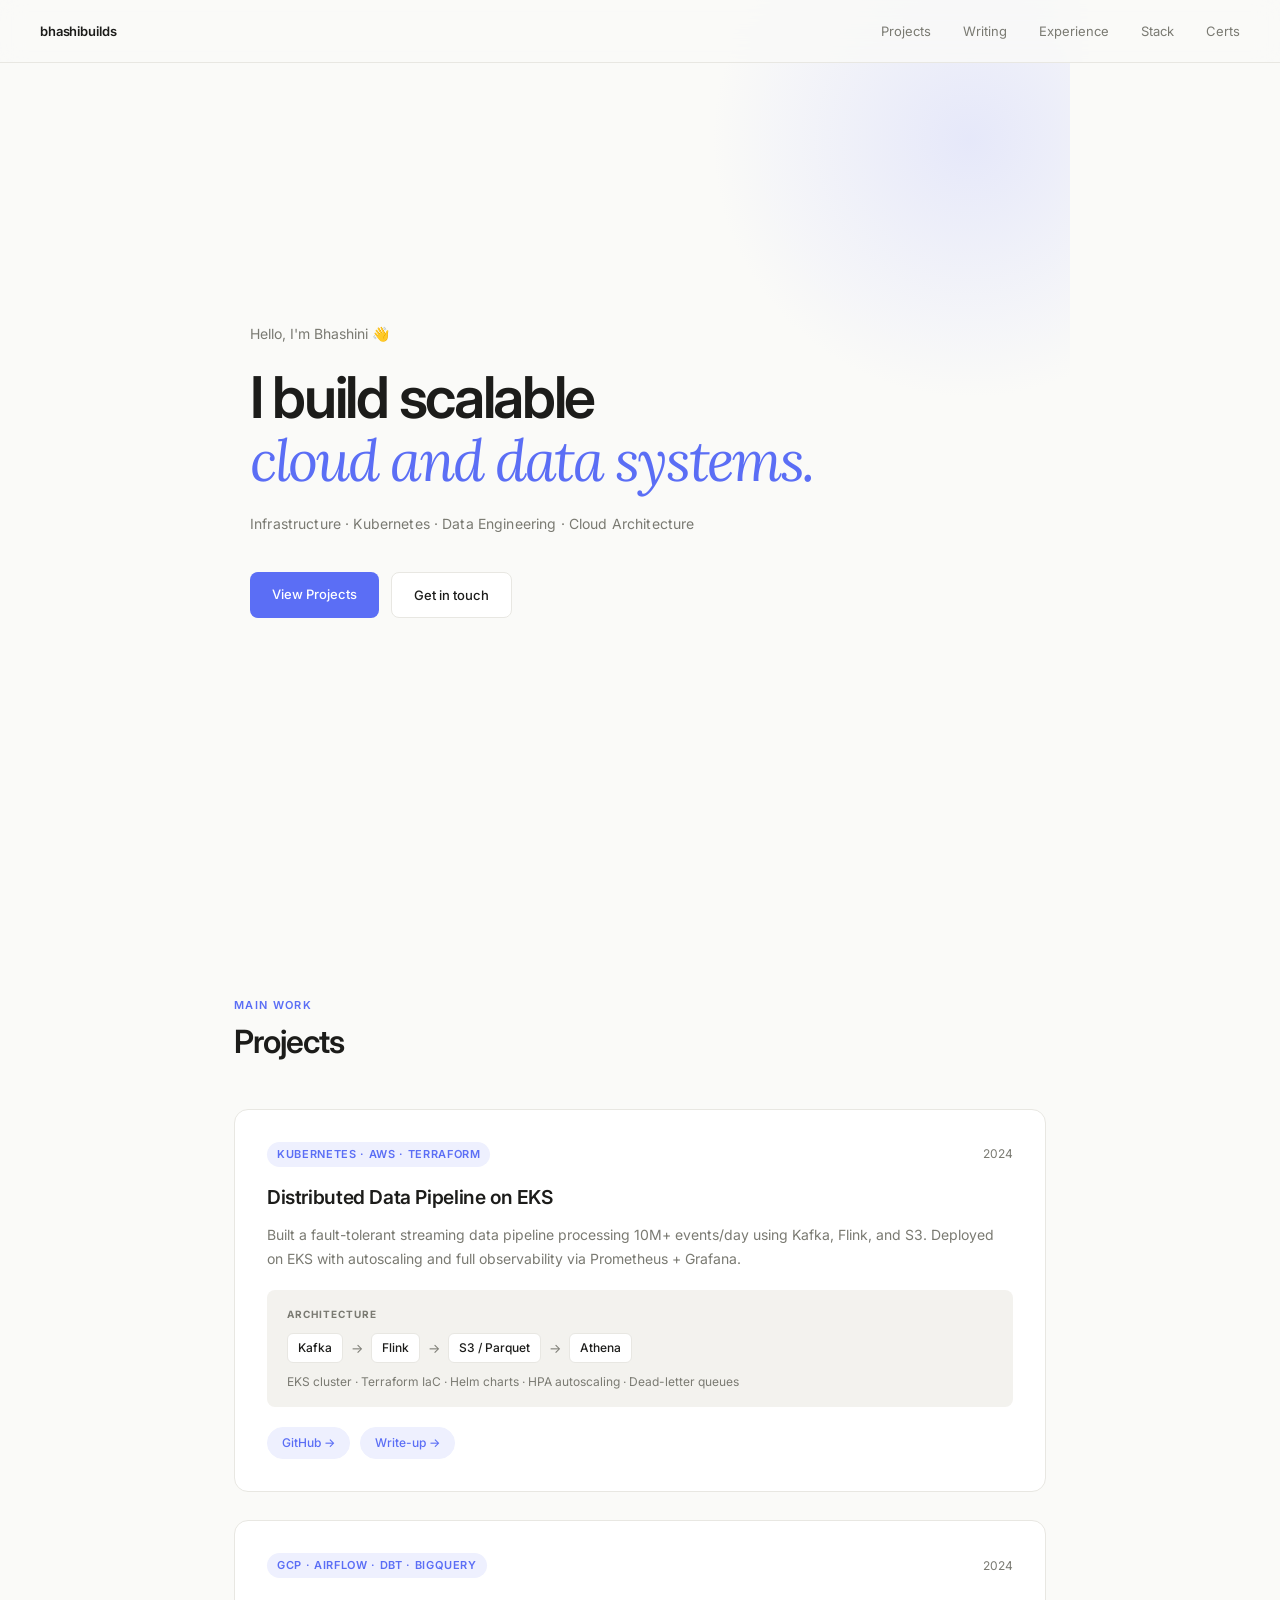
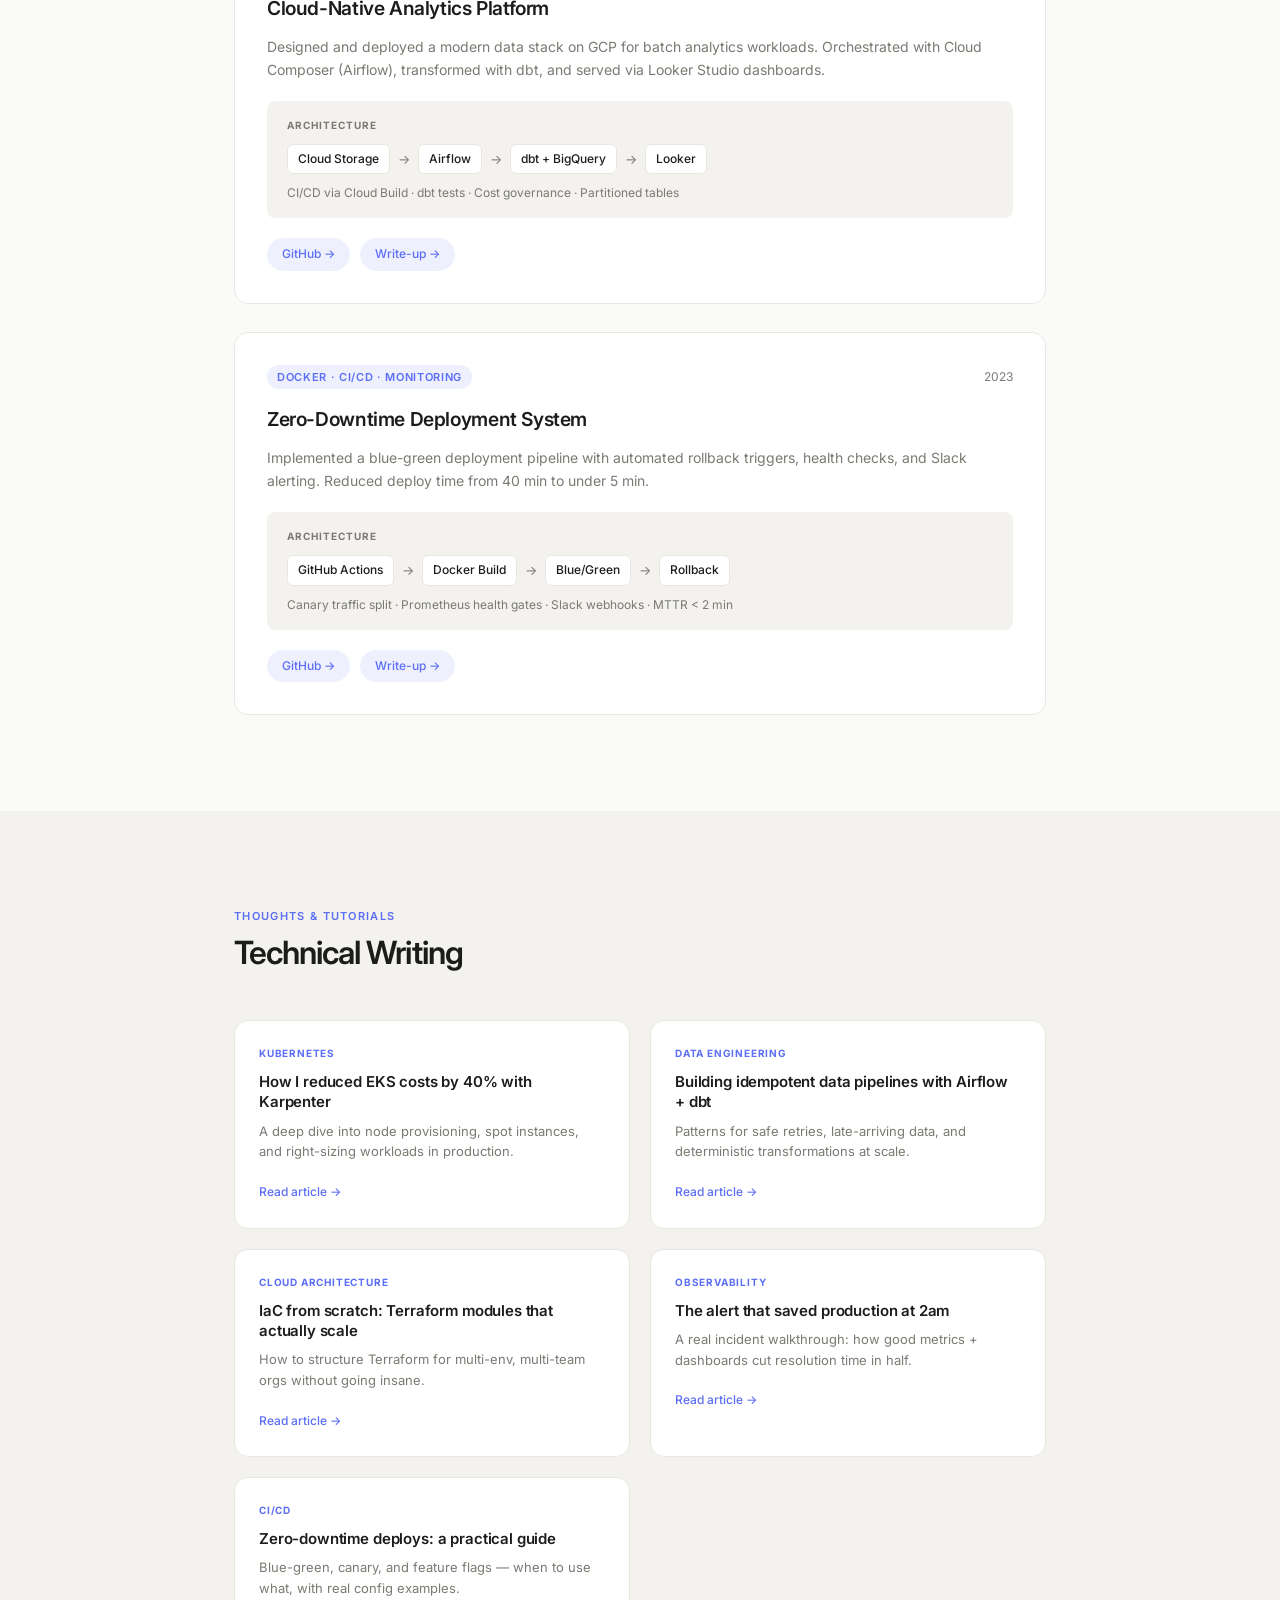
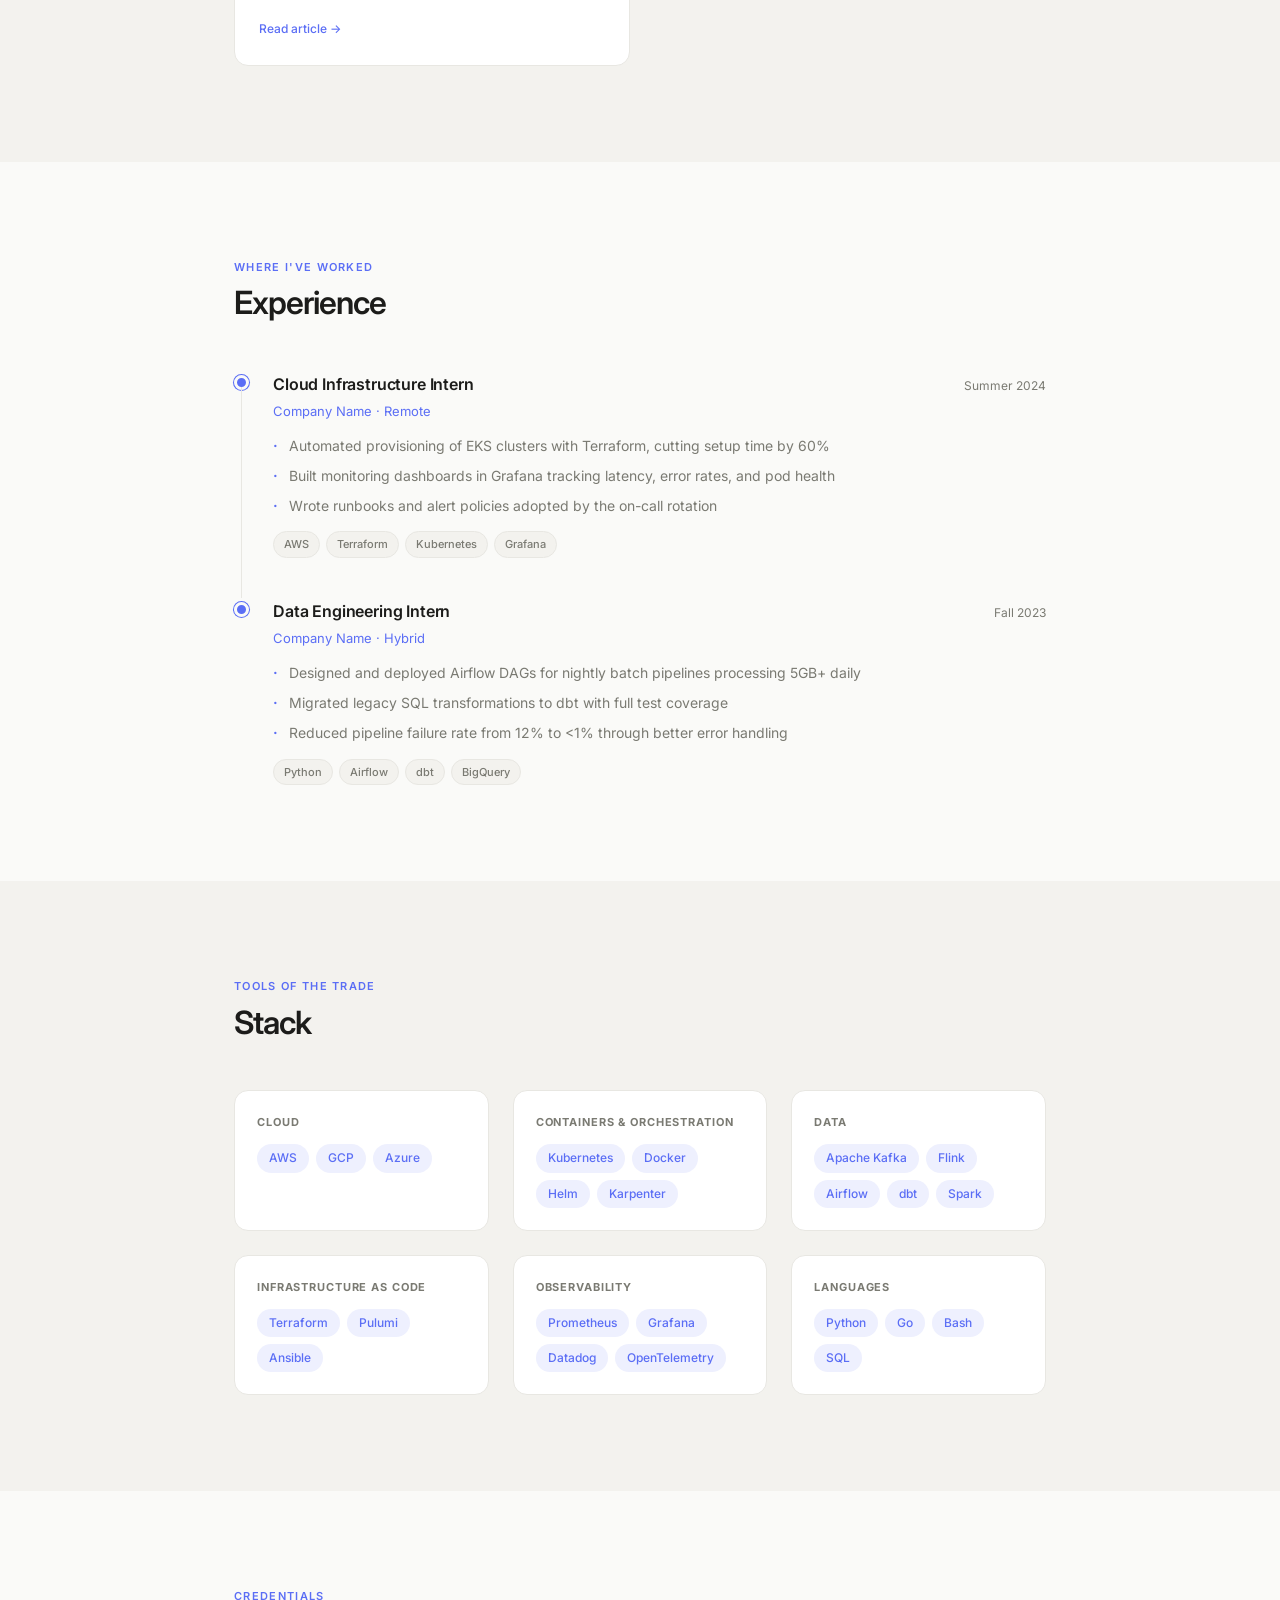
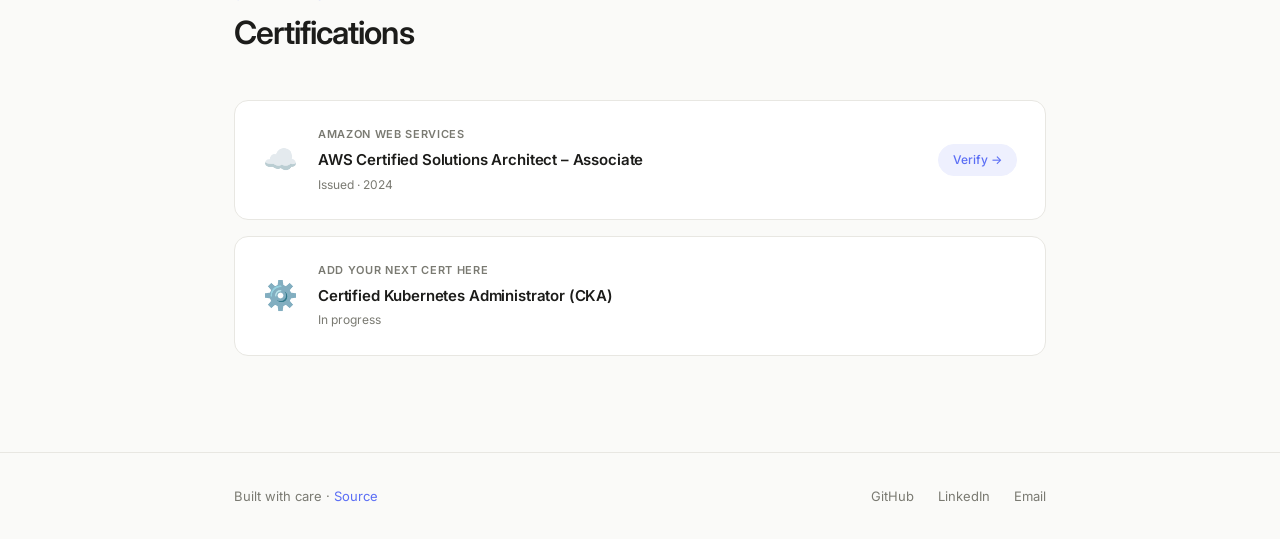
==== index.html @ c5e4dbfa "Add initial portfolio site Hero, Projects, Writing, Experience, Stack, and Certs sections with minim" ====
<!DOCTYPE html>
<html lang="en">
<head>
  <meta charset="UTF-8" />
  <meta name="viewport" content="width=device-width, initial-scale=1.0" />
  <title>Bhashini — Cloud & Data Engineer</title>
  <link rel="preconnect" href="https://fonts.googleapis.com" />
  <link rel="preconnect" href="https://fonts.gstatic.com" crossorigin />
  <link href="https://fonts.googleapis.com/css2?family=Inter:wght@300;400;500;600&family=Lora:ital@0;1&display=swap" rel="stylesheet" />
  <link rel="stylesheet" href="style.css" />
</head>
<body>

  <!-- NAV -->
  <nav class="nav">
    <span class="nav-logo">bhashibuilds</span>
    <ul class="nav-links">
      <li><a href="#projects">Projects</a></li>
      <li><a href="#writing">Writing</a></li>
      <li><a href="#experience">Experience</a></li>
      <li><a href="#stack">Stack</a></li>
      <li><a href="#certs">Certs</a></li>
    </ul>
  </nav>

  <!-- HERO -->
  <section class="hero" id="hero">
    <div class="hero-inner">
      <p class="hero-eyebrow">Hello, I'm Bhashini 👋</p>
      <h1 class="hero-headline">I build scalable<br /><em>cloud and data systems.</em></h1>
      <p class="hero-sub">Infrastructure · Kubernetes · Data Engineering · Cloud Architecture</p>
      <div class="hero-cta">
        <a href="#projects" class="btn btn-primary">View Projects</a>
        <a href="mailto:your@email.com" class="btn btn-ghost">Get in touch</a>
      </div>
    </div>
    <div class="hero-orb"></div>
  </section>

  <!-- PROJECTS -->
  <section class="section" id="projects">
    <div class="container">
      <div class="section-header">
        <span class="section-label">Main work</span>
        <h2 class="section-title">Projects</h2>
      </div>

      <div class="project-list">

        <!-- Project 1 -->
        <article class="project-card">
          <div class="project-meta">
            <span class="project-tag">Kubernetes · AWS · Terraform</span>
            <span class="project-year">2024</span>
          </div>
          <h3 class="project-title">Distributed Data Pipeline on EKS</h3>
          <p class="project-desc">
            Built a fault-tolerant streaming data pipeline processing 10M+ events/day using Kafka, Flink, and S3. Deployed on EKS with autoscaling and full observability via Prometheus + Grafana.
          </p>
          <div class="architecture-box">
            <p class="arch-label">Architecture</p>
            <div class="arch-flow">
              <span class="arch-node">Kafka</span>
              <span class="arch-arrow">→</span>
              <span class="arch-node">Flink</span>
              <span class="arch-arrow">→</span>
              <span class="arch-node">S3 / Parquet</span>
              <span class="arch-arrow">→</span>
              <span class="arch-node">Athena</span>
            </div>
            <p class="arch-detail">EKS cluster · Terraform IaC · Helm charts · HPA autoscaling · Dead-letter queues</p>
          </div>
          <div class="project-links">
            <a href="#" class="link-pill">GitHub →</a>
            <a href="#" class="link-pill">Write-up →</a>
          </div>
        </article>

        <!-- Project 2 -->
        <article class="project-card">
          <div class="project-meta">
            <span class="project-tag">GCP · Airflow · dbt · BigQuery</span>
            <span class="project-year">2024</span>
          </div>
          <h3 class="project-title">Cloud-Native Analytics Platform</h3>
          <p class="project-desc">
            Designed and deployed a modern data stack on GCP for batch analytics workloads. Orchestrated with Cloud Composer (Airflow), transformed with dbt, and served via Looker Studio dashboards.
          </p>
          <div class="architecture-box">
            <p class="arch-label">Architecture</p>
            <div class="arch-flow">
              <span class="arch-node">Cloud Storage</span>
              <span class="arch-arrow">→</span>
              <span class="arch-node">Airflow</span>
              <span class="arch-arrow">→</span>
              <span class="arch-node">dbt + BigQuery</span>
              <span class="arch-arrow">→</span>
              <span class="arch-node">Looker</span>
            </div>
            <p class="arch-detail">CI/CD via Cloud Build · dbt tests · Cost governance · Partitioned tables</p>
          </div>
          <div class="project-links">
            <a href="#" class="link-pill">GitHub →</a>
            <a href="#" class="link-pill">Write-up →</a>
          </div>
        </article>

        <!-- Project 3 -->
        <article class="project-card">
          <div class="project-meta">
            <span class="project-tag">Docker · CI/CD · Monitoring</span>
            <span class="project-year">2023</span>
          </div>
          <h3 class="project-title">Zero-Downtime Deployment System</h3>
          <p class="project-desc">
            Implemented a blue-green deployment pipeline with automated rollback triggers, health checks, and Slack alerting. Reduced deploy time from 40 min to under 5 min.
          </p>
          <div class="architecture-box">
            <p class="arch-label">Architecture</p>
            <div class="arch-flow">
              <span class="arch-node">GitHub Actions</span>
              <span class="arch-arrow">→</span>
              <span class="arch-node">Docker Build</span>
              <span class="arch-arrow">→</span>
              <span class="arch-node">Blue/Green</span>
              <span class="arch-arrow">→</span>
              <span class="arch-node">Rollback</span>
            </div>
            <p class="arch-detail">Canary traffic split · Prometheus health gates · Slack webhooks · MTTR < 2 min</p>
          </div>
          <div class="project-links">
            <a href="#" class="link-pill">GitHub →</a>
            <a href="#" class="link-pill">Write-up →</a>
          </div>
        </article>

      </div>
    </div>
  </section>

  <!-- WRITING -->
  <section class="section section-alt" id="writing">
    <div class="container">
      <div class="section-header">
        <span class="section-label">Thoughts & tutorials</span>
        <h2 class="section-title">Technical Writing</h2>
      </div>

      <div class="writing-grid">

        <a href="#" class="writing-card">
          <span class="writing-tag">Kubernetes</span>
          <h4>How I reduced EKS costs by 40% with Karpenter</h4>
          <p>A deep dive into node provisioning, spot instances, and right-sizing workloads in production.</p>
          <span class="writing-read">Read article →</span>
        </a>

        <a href="#" class="writing-card">
          <span class="writing-tag">Data Engineering</span>
          <h4>Building idempotent data pipelines with Airflow + dbt</h4>
          <p>Patterns for safe retries, late-arriving data, and deterministic transformations at scale.</p>
          <span class="writing-read">Read article →</span>
        </a>

        <a href="#" class="writing-card">
          <span class="writing-tag">Cloud Architecture</span>
          <h4>IaC from scratch: Terraform modules that actually scale</h4>
          <p>How to structure Terraform for multi-env, multi-team orgs without going insane.</p>
          <span class="writing-read">Read article →</span>
        </a>

        <a href="#" class="writing-card">
          <span class="writing-tag">Observability</span>
          <h4>The alert that saved production at 2am</h4>
          <p>A real incident walkthrough: how good metrics + dashboards cut resolution time in half.</p>
          <span class="writing-read">Read article →</span>
        </a>

        <a href="#" class="writing-card">
          <span class="writing-tag">CI/CD</span>
          <h4>Zero-downtime deploys: a practical guide</h4>
          <p>Blue-green, canary, and feature flags — when to use what, with real config examples.</p>
          <span class="writing-read">Read article →</span>
        </a>

      </div>
    </div>
  </section>

  <!-- EXPERIENCE -->
  <section class="section" id="experience">
    <div class="container">
      <div class="section-header">
        <span class="section-label">Where I've worked</span>
        <h2 class="section-title">Experience</h2>
      </div>

      <div class="timeline">

        <div class="timeline-item">
          <div class="timeline-dot"></div>
          <div class="timeline-body">
            <div class="timeline-top">
              <h4>Cloud Infrastructure Intern</h4>
              <span class="timeline-period">Summer 2024</span>
            </div>
            <p class="timeline-company">Company Name · Remote</p>
            <ul class="timeline-bullets">
              <li>Automated provisioning of EKS clusters with Terraform, cutting setup time by 60%</li>
              <li>Built monitoring dashboards in Grafana tracking latency, error rates, and pod health</li>
              <li>Wrote runbooks and alert policies adopted by the on-call rotation</li>
            </ul>
            <div class="timeline-tags">
              <span>AWS</span><span>Terraform</span><span>Kubernetes</span><span>Grafana</span>
            </div>
          </div>
        </div>

        <div class="timeline-item">
          <div class="timeline-dot"></div>
          <div class="timeline-body">
            <div class="timeline-top">
              <h4>Data Engineering Intern</h4>
              <span class="timeline-period">Fall 2023</span>
            </div>
            <p class="timeline-company">Company Name · Hybrid</p>
            <ul class="timeline-bullets">
              <li>Designed and deployed Airflow DAGs for nightly batch pipelines processing 5GB+ daily</li>
              <li>Migrated legacy SQL transformations to dbt with full test coverage</li>
              <li>Reduced pipeline failure rate from 12% to &lt;1% through better error handling</li>
            </ul>
            <div class="timeline-tags">
              <span>Python</span><span>Airflow</span><span>dbt</span><span>BigQuery</span>
            </div>
          </div>
        </div>

      </div>
    </div>
  </section>

  <!-- STACK -->
  <section class="section section-alt" id="stack">
    <div class="container">
      <div class="section-header">
        <span class="section-label">Tools of the trade</span>
        <h2 class="section-title">Stack</h2>
      </div>

      <div class="stack-grid">

        <div class="stack-group">
          <h5 class="stack-category">Cloud</h5>
          <div class="stack-pills">
            <span>AWS</span><span>GCP</span><span>Azure</span>
          </div>
        </div>

        <div class="stack-group">
          <h5 class="stack-category">Containers & Orchestration</h5>
          <div class="stack-pills">
            <span>Kubernetes</span><span>Docker</span><span>Helm</span><span>Karpenter</span>
          </div>
        </div>

        <div class="stack-group">
          <h5 class="stack-category">Data</h5>
          <div class="stack-pills">
            <span>Apache Kafka</span><span>Flink</span><span>Airflow</span><span>dbt</span><span>Spark</span>
          </div>
        </div>

        <div class="stack-group">
          <h5 class="stack-category">Infrastructure as Code</h5>
          <div class="stack-pills">
            <span>Terraform</span><span>Pulumi</span><span>Ansible</span>
          </div>
        </div>

        <div class="stack-group">
          <h5 class="stack-category">Observability</h5>
          <div class="stack-pills">
            <span>Prometheus</span><span>Grafana</span><span>Datadog</span><span>OpenTelemetry</span>
          </div>
        </div>

        <div class="stack-group">
          <h5 class="stack-category">Languages</h5>
          <div class="stack-pills">
            <span>Python</span><span>Go</span><span>Bash</span><span>SQL</span>
          </div>
        </div>

      </div>
    </div>
  </section>

  <!-- CERTIFICATIONS -->
  <section class="section" id="certs">
    <div class="container">
      <div class="section-header">
        <span class="section-label">Credentials</span>
        <h2 class="section-title">Certifications</h2>
      </div>

      <div class="certs-grid">

        <div class="cert-card">
          <div class="cert-icon">☁️</div>
          <div class="cert-body">
            <p class="cert-issuer">Amazon Web Services</p>
            <h4 class="cert-name">AWS Certified Solutions Architect – Associate</h4>
            <p class="cert-date">Issued · 2024</p>
          </div>
          <a href="#" class="link-pill">Verify →</a>
        </div>

        <div class="cert-card">
          <div class="cert-icon">⚙️</div>
          <div class="cert-body">
            <p class="cert-issuer">Add your next cert here</p>
            <h4 class="cert-name">Certified Kubernetes Administrator (CKA)</h4>
            <p class="cert-date">In progress</p>
          </div>
        </div>

      </div>
    </div>
  </section>

  <!-- FOOTER -->
  <footer class="footer">
    <div class="container footer-inner">
      <p>Built with care · <a href="https://github.com/bhashibuilds/bhash22" target="_blank">Source</a></p>
      <div class="footer-links">
        <a href="https://github.com/bhashibuilds" target="_blank">GitHub</a>
        <a href="https://linkedin.com/in/yourhandle" target="_blank">LinkedIn</a>
        <a href="mailto:your@email.com">Email</a>
      </div>
    </div>
  </footer>

  <script src="main.js"></script>
</body>
</html>
---- style.css ----
/* ── Reset & Base ── */
*, *::before, *::after { box-sizing: border-box; margin: 0; padding: 0; }

:root {
  --bg: #FAFAF8;
  --bg-alt: #F3F2EE;
  --text: #1C1C1A;
  --muted: #7A7A72;
  --accent: #5B6EF5;
  --accent-light: #EEF0FE;
  --border: #E8E7E2;
  --card: #FFFFFF;
  --radius: 14px;
  --radius-sm: 8px;
  --font: 'Inter', sans-serif;
  --font-serif: 'Lora', serif;
  --shadow: 0 2px 12px rgba(0,0,0,0.06);
  --shadow-hover: 0 6px 24px rgba(0,0,0,0.10);
}

html { scroll-behavior: smooth; }

body {
  font-family: var(--font);
  background: var(--bg);
  color: var(--text);
  font-size: 15px;
  line-height: 1.7;
  -webkit-font-smoothing: antialiased;
}

a { color: inherit; text-decoration: none; }

/* ── Layout ── */
.container {
  max-width: 860px;
  margin: 0 auto;
  padding: 0 24px;
}

.section { padding: 96px 0; }
.section-alt { background: var(--bg-alt); }

.section-header { margin-bottom: 48px; }
.section-label {
  font-size: 11px;
  font-weight: 600;
  letter-spacing: 0.12em;
  text-transform: uppercase;
  color: var(--accent);
  display: block;
  margin-bottom: 8px;
}
.section-title {
  font-size: 2rem;
  font-weight: 600;
  letter-spacing: -0.03em;
  line-height: 1.2;
}

/* ── Nav ── */
.nav {
  position: fixed;
  top: 0; left: 0; right: 0;
  z-index: 100;
  display: flex;
  align-items: center;
  justify-content: space-between;
  padding: 18px 40px;
  background: rgba(250, 250, 248, 0.85);
  backdrop-filter: blur(12px);
  -webkit-backdrop-filter: blur(12px);
  border-bottom: 1px solid var(--border);
}

.nav-logo {
  font-size: 13px;
  font-weight: 600;
  letter-spacing: -0.01em;
  color: var(--text);
}

.nav-links {
  list-style: none;
  display: flex;
  gap: 32px;
}

.nav-links a {
  font-size: 13px;
  color: var(--muted);
  transition: color 0.2s;
}
.nav-links a:hover { color: var(--text); }

/* ── Hero ── */
.hero {
  min-height: 100vh;
  display: flex;
  align-items: center;
  position: relative;
  overflow: hidden;
  padding: 120px 40px 80px;
  max-width: 860px;
  margin: 0 auto;
}

.hero-orb {
  position: absolute;
  top: -120px;
  right: -160px;
  width: 520px;
  height: 520px;
  background: radial-gradient(circle, #c7cdfc 0%, transparent 70%);
  border-radius: 50%;
  opacity: 0.4;
  pointer-events: none;
}

.hero-inner { position: relative; z-index: 1; max-width: 640px; }

.hero-eyebrow {
  font-size: 14px;
  color: var(--muted);
  margin-bottom: 20px;
}

.hero-headline {
  font-size: clamp(2.4rem, 6vw, 3.6rem);
  font-weight: 600;
  letter-spacing: -0.04em;
  line-height: 1.1;
  margin-bottom: 20px;
}

.hero-headline em {
  font-style: italic;
  font-family: var(--font-serif);
  font-weight: 400;
  color: var(--accent);
}

.hero-sub {
  font-size: 14px;
  color: var(--muted);
  margin-bottom: 36px;
  letter-spacing: 0.01em;
}

.hero-cta { display: flex; gap: 12px; flex-wrap: wrap; }

.btn {
  display: inline-block;
  padding: 11px 22px;
  border-radius: var(--radius-sm);
  font-size: 13px;
  font-weight: 500;
  transition: all 0.2s;
  cursor: pointer;
}

.btn-primary {
  background: var(--accent);
  color: #fff;
}
.btn-primary:hover { background: #4a5ce0; transform: translateY(-1px); }

.btn-ghost {
  border: 1px solid var(--border);
  color: var(--text);
  background: var(--card);
}
.btn-ghost:hover { border-color: var(--accent); color: var(--accent); }

/* ── Projects ── */
.project-list { display: flex; flex-direction: column; gap: 28px; }

.project-card {
  background: var(--card);
  border: 1px solid var(--border);
  border-radius: var(--radius);
  padding: 32px;
  transition: box-shadow 0.2s, transform 0.2s;
}
.project-card:hover {
  box-shadow: var(--shadow-hover);
  transform: translateY(-2px);
}

.project-meta {
  display: flex;
  justify-content: space-between;
  align-items: center;
  margin-bottom: 14px;
}

.project-tag {
  font-size: 11px;
  font-weight: 600;
  letter-spacing: 0.06em;
  text-transform: uppercase;
  color: var(--accent);
  background: var(--accent-light);
  padding: 3px 10px;
  border-radius: 100px;
}

.project-year {
  font-size: 12px;
  color: var(--muted);
}

.project-title {
  font-size: 1.2rem;
  font-weight: 600;
  letter-spacing: -0.02em;
  margin-bottom: 10px;
}

.project-desc {
  font-size: 14px;
  color: var(--muted);
  line-height: 1.65;
  margin-bottom: 20px;
}

.architecture-box {
  background: var(--bg-alt);
  border-radius: var(--radius-sm);
  padding: 16px 20px;
  margin-bottom: 20px;
}

.arch-label {
  font-size: 10px;
  font-weight: 700;
  letter-spacing: 0.1em;
  text-transform: uppercase;
  color: var(--muted);
  margin-bottom: 10px;
}

.arch-flow {
  display: flex;
  align-items: center;
  gap: 8px;
  flex-wrap: wrap;
  margin-bottom: 10px;
}

.arch-node {
  background: var(--card);
  border: 1px solid var(--border);
  border-radius: 6px;
  padding: 4px 10px;
  font-size: 12px;
  font-weight: 500;
}

.arch-arrow { color: var(--muted); font-size: 13px; }

.arch-detail {
  font-size: 12px;
  color: var(--muted);
  line-height: 1.5;
}

.project-links { display: flex; gap: 10px; }

.link-pill {
  font-size: 12px;
  font-weight: 500;
  color: var(--accent);
  border: 1px solid var(--accent-light);
  background: var(--accent-light);
  padding: 5px 14px;
  border-radius: 100px;
  transition: all 0.2s;
}
.link-pill:hover { background: var(--accent); color: #fff; border-color: var(--accent); }

/* ── Writing ── */
.writing-grid {
  display: grid;
  grid-template-columns: repeat(auto-fill, minmax(280px, 1fr));
  gap: 20px;
}

.writing-card {
  display: block;
  background: var(--card);
  border: 1px solid var(--border);
  border-radius: var(--radius);
  padding: 24px;
  transition: box-shadow 0.2s, transform 0.2s;
}
.writing-card:hover {
  box-shadow: var(--shadow-hover);
  transform: translateY(-2px);
}

.writing-tag {
  font-size: 10px;
  font-weight: 700;
  letter-spacing: 0.08em;
  text-transform: uppercase;
  color: var(--accent);
  display: block;
  margin-bottom: 10px;
}

.writing-card h4 {
  font-size: 15px;
  font-weight: 600;
  letter-spacing: -0.01em;
  line-height: 1.35;
  margin-bottom: 8px;
}

.writing-card p {
  font-size: 13px;
  color: var(--muted);
  line-height: 1.6;
  margin-bottom: 16px;
}

.writing-read {
  font-size: 12px;
  font-weight: 500;
  color: var(--accent);
}

/* ── Experience ── */
.timeline { display: flex; flex-direction: column; gap: 0; }

.timeline-item {
  display: flex;
  gap: 24px;
  position: relative;
  padding-bottom: 40px;
}

.timeline-item:last-child { padding-bottom: 0; }

.timeline-item:not(:last-child)::before {
  content: '';
  position: absolute;
  left: 7px;
  top: 16px;
  bottom: 0;
  width: 1px;
  background: var(--border);
}

.timeline-dot {
  width: 15px;
  height: 15px;
  border-radius: 50%;
  background: var(--accent);
  border: 3px solid var(--bg);
  box-shadow: 0 0 0 1px var(--accent);
  flex-shrink: 0;
  margin-top: 4px;
}

.timeline-body { flex: 1; }

.timeline-top {
  display: flex;
  justify-content: space-between;
  align-items: baseline;
  margin-bottom: 2px;
  flex-wrap: wrap;
  gap: 8px;
}

.timeline-top h4 {
  font-size: 16px;
  font-weight: 600;
  letter-spacing: -0.01em;
}

.timeline-period {
  font-size: 12px;
  color: var(--muted);
}

.timeline-company {
  font-size: 13px;
  color: var(--accent);
  margin-bottom: 12px;
}

.timeline-bullets {
  list-style: none;
  display: flex;
  flex-direction: column;
  gap: 6px;
  margin-bottom: 14px;
}

.timeline-bullets li {
  font-size: 14px;
  color: var(--muted);
  padding-left: 16px;
  position: relative;
}

.timeline-bullets li::before {
  content: '·';
  position: absolute;
  left: 0;
  color: var(--accent);
  font-weight: 700;
}

.timeline-tags {
  display: flex;
  flex-wrap: wrap;
  gap: 6px;
}

.timeline-tags span {
  font-size: 11px;
  font-weight: 500;
  background: var(--bg-alt);
  border: 1px solid var(--border);
  border-radius: 100px;
  padding: 3px 10px;
  color: var(--muted);
}

/* ── Stack ── */
.stack-grid {
  display: grid;
  grid-template-columns: repeat(auto-fill, minmax(240px, 1fr));
  gap: 24px;
}

.stack-group {
  background: var(--card);
  border: 1px solid var(--border);
  border-radius: var(--radius);
  padding: 22px;
}

.stack-category {
  font-size: 11px;
  font-weight: 700;
  letter-spacing: 0.08em;
  text-transform: uppercase;
  color: var(--muted);
  margin-bottom: 12px;
}

.stack-pills {
  display: flex;
  flex-wrap: wrap;
  gap: 7px;
}

.stack-pills span {
  font-size: 12px;
  font-weight: 500;
  background: var(--accent-light);
  color: var(--accent);
  border-radius: 100px;
  padding: 4px 12px;
}

/* ── Certifications ── */
.certs-grid { display: flex; flex-direction: column; gap: 16px; }

.cert-card {
  display: flex;
  align-items: center;
  gap: 20px;
  background: var(--card);
  border: 1px solid var(--border);
  border-radius: var(--radius);
  padding: 24px 28px;
  transition: box-shadow 0.2s;
}
.cert-card:hover { box-shadow: var(--shadow-hover); }

.cert-icon { font-size: 28px; flex-shrink: 0; }

.cert-body { flex: 1; }

.cert-issuer {
  font-size: 11px;
  font-weight: 600;
  letter-spacing: 0.06em;
  text-transform: uppercase;
  color: var(--muted);
  margin-bottom: 3px;
}

.cert-name {
  font-size: 15px;
  font-weight: 600;
  letter-spacing: -0.01em;
}

.cert-date {
  font-size: 12px;
  color: var(--muted);
  margin-top: 2px;
}

/* ── Footer ── */
.footer {
  border-top: 1px solid var(--border);
  padding: 32px 0;
}

.footer-inner {
  display: flex;
  justify-content: space-between;
  align-items: center;
  flex-wrap: wrap;
  gap: 16px;
}

.footer p {
  font-size: 13px;
  color: var(--muted);
}

.footer p a { color: var(--accent); }

.footer-links {
  display: flex;
  gap: 24px;
}

.footer-links a {
  font-size: 13px;
  color: var(--muted);
  transition: color 0.2s;
}
.footer-links a:hover { color: var(--text); }

/* ── Responsive ── */
@media (max-width: 640px) {
  .nav { padding: 16px 20px; }
  .nav-links { gap: 18px; }
  .hero { padding: 100px 20px 60px; }
  .section { padding: 64px 0; }
  .project-card { padding: 22px; }
  .writing-grid { grid-template-columns: 1fr; }
  .stack-grid { grid-template-columns: 1fr; }
  .cert-card { flex-wrap: wrap; }
  .footer-inner { flex-direction: column; align-items: flex-start; }
}
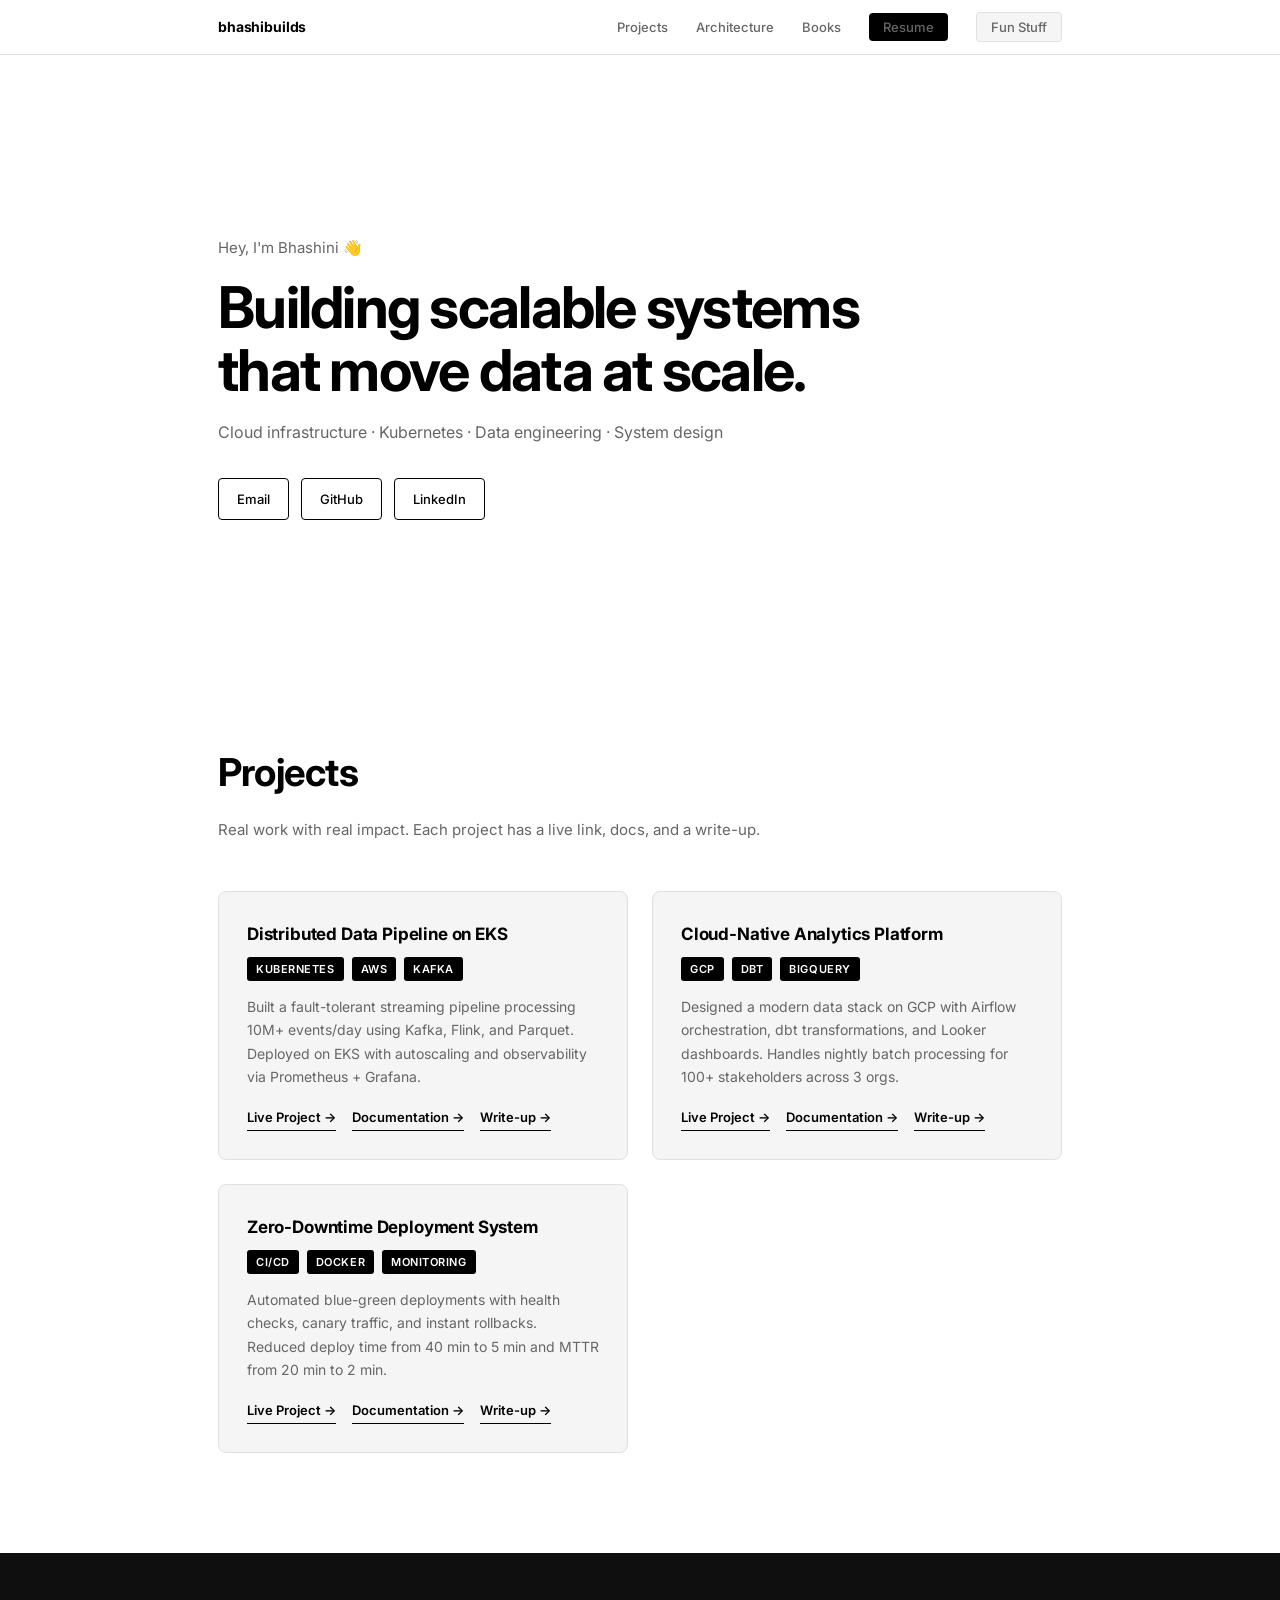
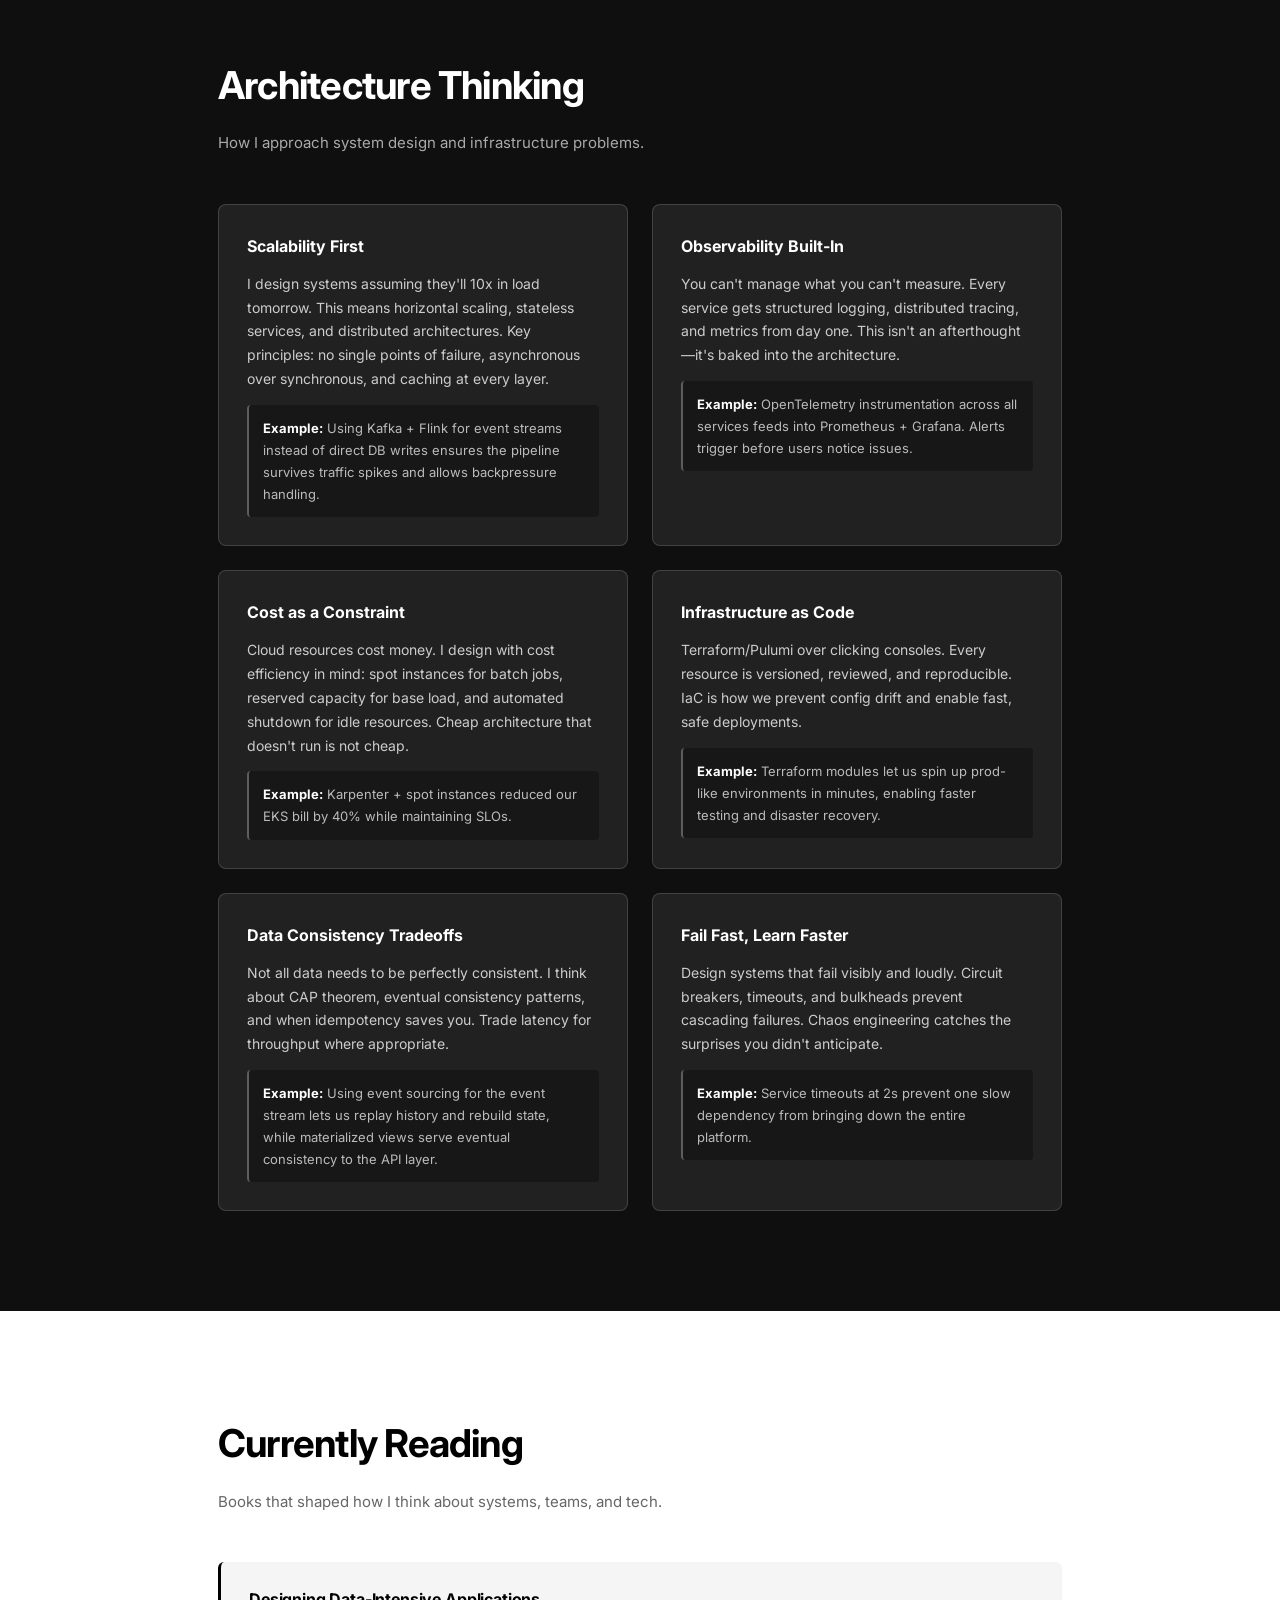
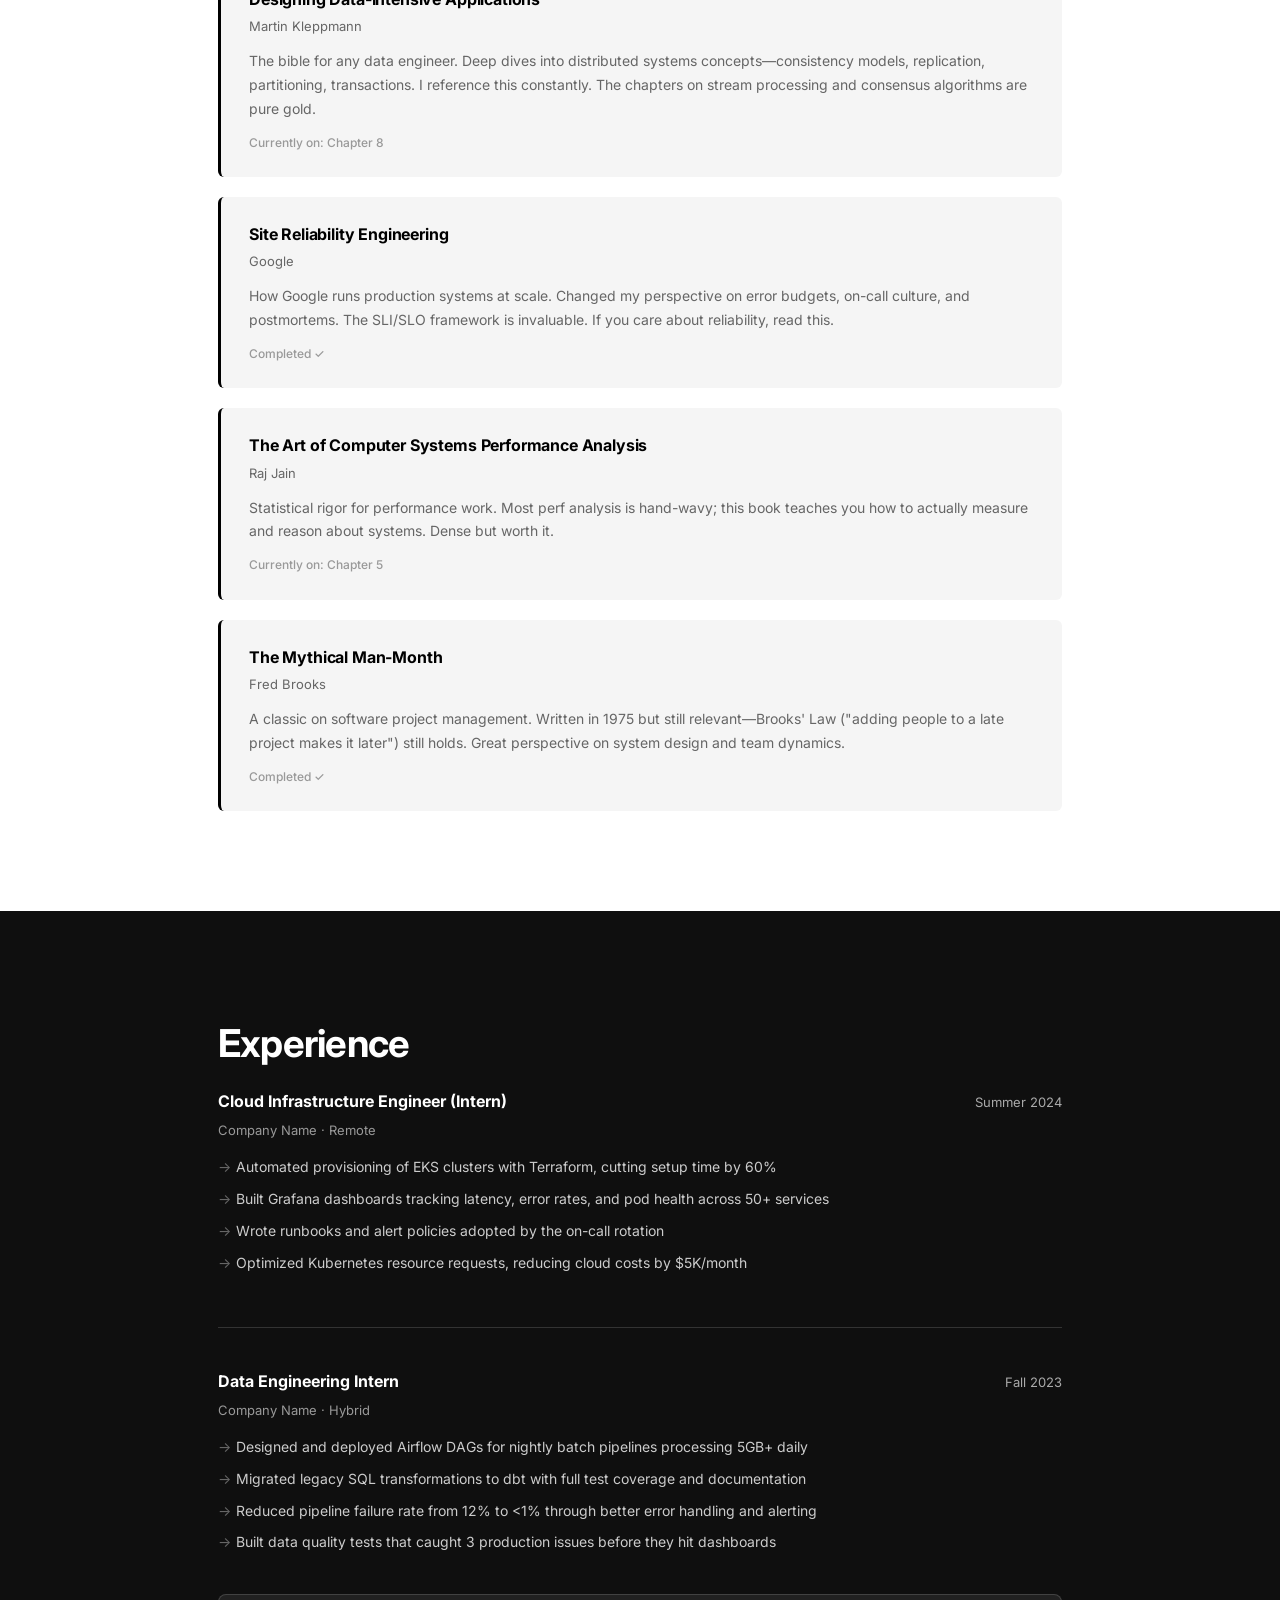
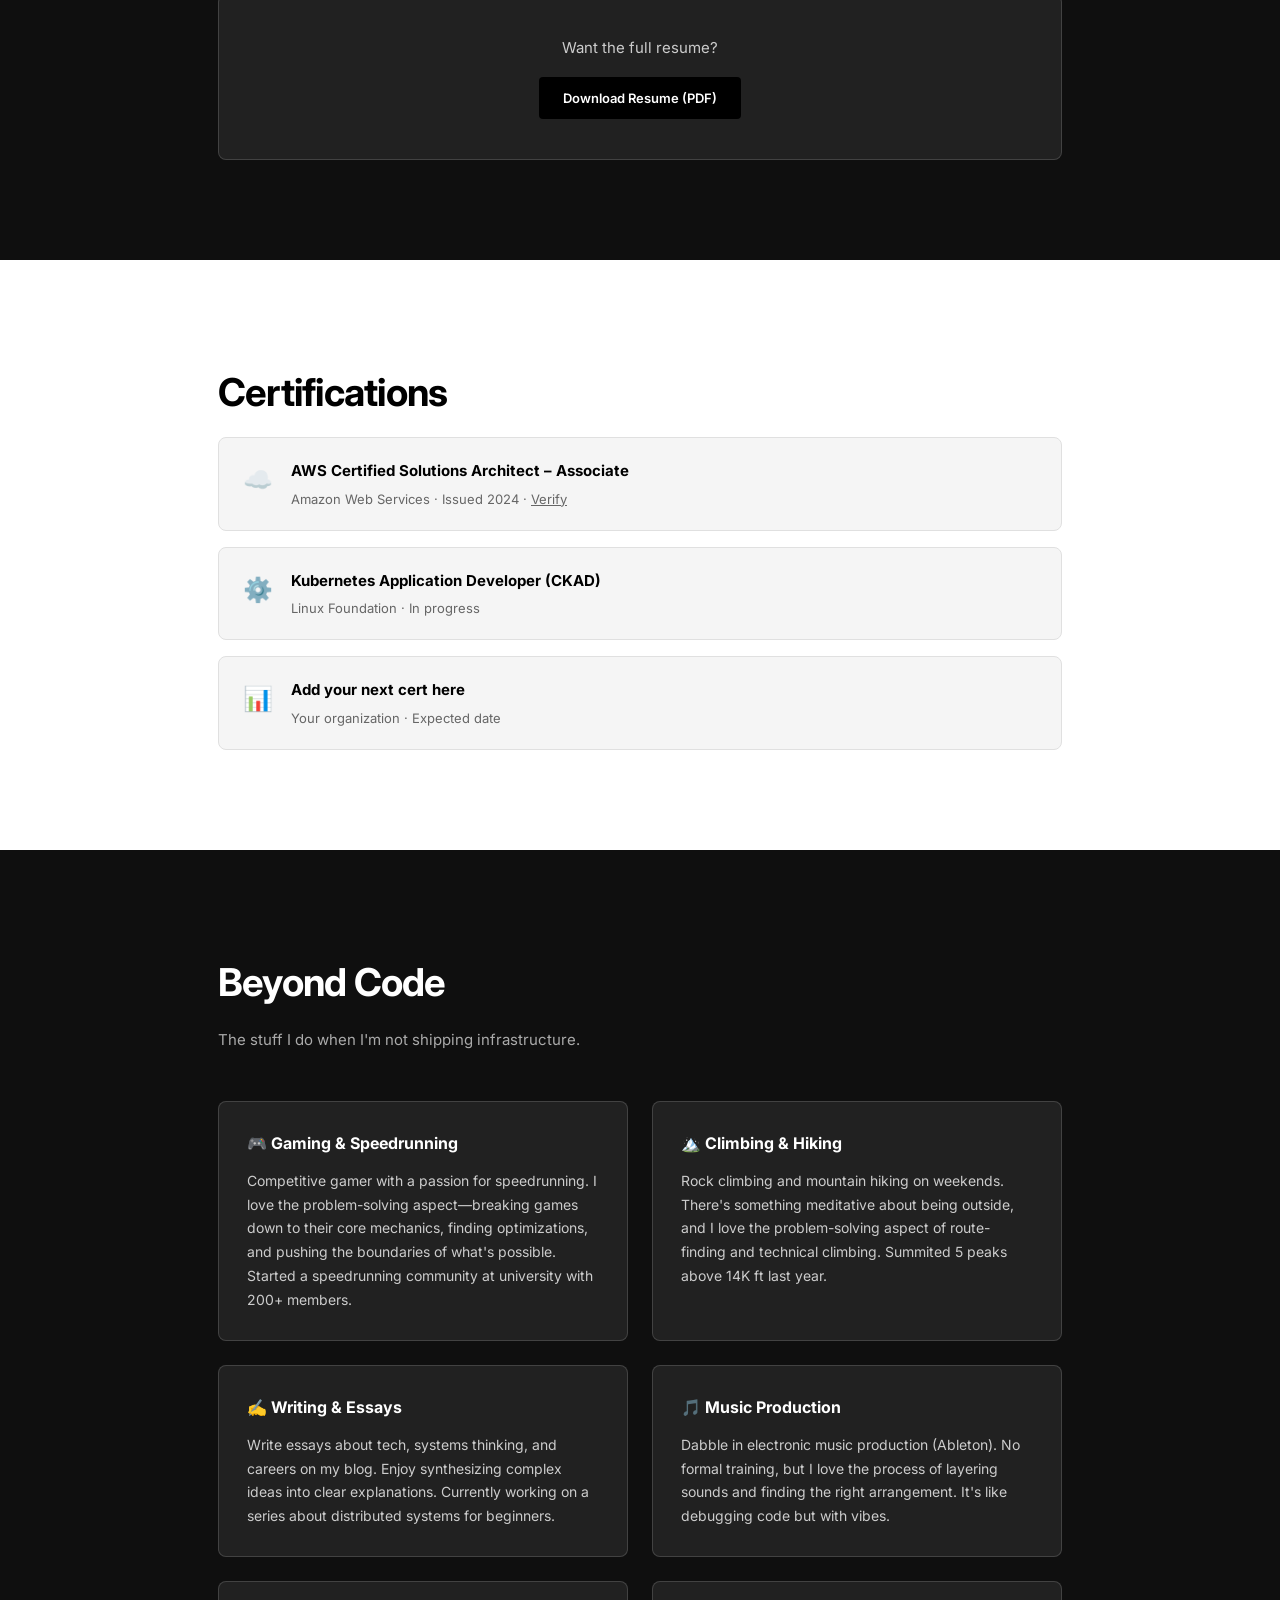
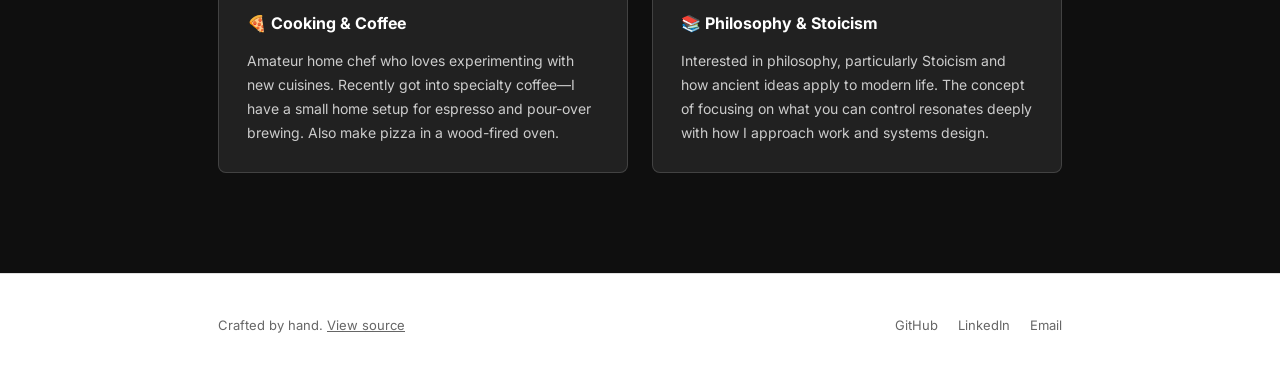
==== commit 7624eadb: "Redesign portfolio with black & white theme - Add Architecture section with system design principles" ====
--- a/index.html
+++ b/index.html
@@ -6,291 +6,276 @@
   <title>Bhashini — Cloud & Data Engineer</title>
   <link rel="preconnect" href="https://fonts.googleapis.com" />
   <link rel="preconnect" href="https://fonts.gstatic.com" crossorigin />
-  <link href="https://fonts.googleapis.com/css2?family=Inter:wght@300;400;500;600&family=Lora:ital@0;1&display=swap" rel="stylesheet" />
+  <link href="https://fonts.googleapis.com/css2?family=Inter:wght@300;400;500;600;700&display=swap" rel="stylesheet" />
   <link rel="stylesheet" href="style.css" />
 </head>
 <body>
 
   <!-- NAV -->
   <nav class="nav">
-    <span class="nav-logo">bhashibuilds</span>
-    <ul class="nav-links">
-      <li><a href="#projects">Projects</a></li>
-      <li><a href="#writing">Writing</a></li>
-      <li><a href="#experience">Experience</a></li>
-      <li><a href="#stack">Stack</a></li>
-      <li><a href="#certs">Certs</a></li>
-    </ul>
+    <div class="nav-inner">
+      <a href="#hero" class="nav-logo">bhashibuilds</a>
+      <ul class="nav-links">
+        <li><a href="#projects">Projects</a></li>
+        <li><a href="#architecture">Architecture</a></li>
+        <li><a href="#books">Books</a></li>
+        <li><a href="#experience" class="nav-btn">Resume</a></li>
+        <li><a href="#fun" class="nav-btn nav-btn-secondary">Fun Stuff</a></li>
+      </ul>
+    </div>
   </nav>
 
   <!-- HERO -->
   <section class="hero" id="hero">
-    <div class="hero-inner">
-      <p class="hero-eyebrow">Hello, I'm Bhashini 👋</p>
-      <h1 class="hero-headline">I build scalable<br /><em>cloud and data systems.</em></h1>
-      <p class="hero-sub">Infrastructure · Kubernetes · Data Engineering · Cloud Architecture</p>
-      <div class="hero-cta">
-        <a href="#projects" class="btn btn-primary">View Projects</a>
-        <a href="mailto:your@email.com" class="btn btn-ghost">Get in touch</a>
-      </div>
-    </div>
-    <div class="hero-orb"></div>
+    <div class="container">
+      <p class="hero-greeting">Hey, I'm Bhashini 👋</p>
+      <h1 class="hero-title">Building scalable systems<br>that move data at scale.</h1>
+      <p class="hero-desc">Cloud infrastructure · Kubernetes · Data engineering · System design</p>
+      <div class="hero-links">
+        <a href="mailto:your@email.com" class="btn-outline">Email</a>
+        <a href="https://github.com/bhashibuilds" target="_blank" class="btn-outline">GitHub</a>
+        <a href="https://linkedin.com" target="_blank" class="btn-outline">LinkedIn</a>
+      </div>
+    </div>
   </section>
 
   <!-- PROJECTS -->
   <section class="section" id="projects">
     <div class="container">
-      <div class="section-header">
-        <span class="section-label">Main work</span>
-        <h2 class="section-title">Projects</h2>
-      </div>
-
-      <div class="project-list">
-
-        <!-- Project 1 -->
-        <article class="project-card">
-          <div class="project-meta">
-            <span class="project-tag">Kubernetes · AWS · Terraform</span>
-            <span class="project-year">2024</span>
-          </div>
-          <h3 class="project-title">Distributed Data Pipeline on EKS</h3>
+      <h2 class="section-title">Projects</h2>
+      <p class="section-desc">Real work with real impact. Each project has a live link, docs, and a write-up.</p>
+
+      <div class="projects-grid">
+
+        <article class="project-item">
+          <div class="project-header">
+            <h3 class="project-name">Distributed Data Pipeline on EKS</h3>
+            <div class="project-meta">
+              <span class="tag">Kubernetes</span>
+              <span class="tag">AWS</span>
+              <span class="tag">Kafka</span>
+            </div>
+          </div>
           <p class="project-desc">
-            Built a fault-tolerant streaming data pipeline processing 10M+ events/day using Kafka, Flink, and S3. Deployed on EKS with autoscaling and full observability via Prometheus + Grafana.
-          </p>
-          <div class="architecture-box">
-            <p class="arch-label">Architecture</p>
-            <div class="arch-flow">
-              <span class="arch-node">Kafka</span>
-              <span class="arch-arrow">→</span>
-              <span class="arch-node">Flink</span>
-              <span class="arch-arrow">→</span>
-              <span class="arch-node">S3 / Parquet</span>
-              <span class="arch-arrow">→</span>
-              <span class="arch-node">Athena</span>
+            Built a fault-tolerant streaming pipeline processing 10M+ events/day using Kafka, Flink, and Parquet. Deployed on EKS with autoscaling and observability via Prometheus + Grafana.
+          </p>
+          <div class="project-links">
+            <a href="#" class="link">Live Project →</a>
+            <a href="#" class="link">Documentation →</a>
+            <a href="#" class="link">Write-up →</a>
+          </div>
+        </article>
+
+        <article class="project-item">
+          <div class="project-header">
+            <h3 class="project-name">Cloud-Native Analytics Platform</h3>
+            <div class="project-meta">
+              <span class="tag">GCP</span>
+              <span class="tag">dbt</span>
+              <span class="tag">BigQuery</span>
             </div>
-            <p class="arch-detail">EKS cluster · Terraform IaC · Helm charts · HPA autoscaling · Dead-letter queues</p>
-          </div>
+          </div>
+          <p class="project-desc">
+            Designed a modern data stack on GCP with Airflow orchestration, dbt transformations, and Looker dashboards. Handles nightly batch processing for 100+ stakeholders across 3 orgs.
+          </p>
           <div class="project-links">
-            <a href="#" class="link-pill">GitHub →</a>
-            <a href="#" class="link-pill">Write-up →</a>
-          </div>
-        </article>
-
-        <!-- Project 2 -->
-        <article class="project-card">
-          <div class="project-meta">
-            <span class="project-tag">GCP · Airflow · dbt · BigQuery</span>
-            <span class="project-year">2024</span>
-          </div>
-          <h3 class="project-title">Cloud-Native Analytics Platform</h3>
+            <a href="#" class="link">Live Project →</a>
+            <a href="#" class="link">Documentation →</a>
+            <a href="#" class="link">Write-up →</a>
+          </div>
+        </article>
+
+        <article class="project-item">
+          <div class="project-header">
+            <h3 class="project-name">Zero-Downtime Deployment System</h3>
+            <div class="project-meta">
+              <span class="tag">CI/CD</span>
+              <span class="tag">Docker</span>
+              <span class="tag">Monitoring</span>
+            </div>
+          </div>
           <p class="project-desc">
-            Designed and deployed a modern data stack on GCP for batch analytics workloads. Orchestrated with Cloud Composer (Airflow), transformed with dbt, and served via Looker Studio dashboards.
-          </p>
-          <div class="architecture-box">
-            <p class="arch-label">Architecture</p>
-            <div class="arch-flow">
-              <span class="arch-node">Cloud Storage</span>
-              <span class="arch-arrow">→</span>
-              <span class="arch-node">Airflow</span>
-              <span class="arch-arrow">→</span>
-              <span class="arch-node">dbt + BigQuery</span>
-              <span class="arch-arrow">→</span>
-              <span class="arch-node">Looker</span>
-            </div>
-            <p class="arch-detail">CI/CD via Cloud Build · dbt tests · Cost governance · Partitioned tables</p>
-          </div>
+            Automated blue-green deployments with health checks, canary traffic, and instant rollbacks. Reduced deploy time from 40 min to 5 min and MTTR from 20 min to 2 min.
+          </p>
           <div class="project-links">
-            <a href="#" class="link-pill">GitHub →</a>
-            <a href="#" class="link-pill">Write-up →</a>
-          </div>
-        </article>
-
-        <!-- Project 3 -->
-        <article class="project-card">
-          <div class="project-meta">
-            <span class="project-tag">Docker · CI/CD · Monitoring</span>
-            <span class="project-year">2023</span>
-          </div>
-          <h3 class="project-title">Zero-Downtime Deployment System</h3>
-          <p class="project-desc">
-            Implemented a blue-green deployment pipeline with automated rollback triggers, health checks, and Slack alerting. Reduced deploy time from 40 min to under 5 min.
-          </p>
-          <div class="architecture-box">
-            <p class="arch-label">Architecture</p>
-            <div class="arch-flow">
-              <span class="arch-node">GitHub Actions</span>
-              <span class="arch-arrow">→</span>
-              <span class="arch-node">Docker Build</span>
-              <span class="arch-arrow">→</span>
-              <span class="arch-node">Blue/Green</span>
-              <span class="arch-arrow">→</span>
-              <span class="arch-node">Rollback</span>
-            </div>
-            <p class="arch-detail">Canary traffic split · Prometheus health gates · Slack webhooks · MTTR < 2 min</p>
-          </div>
-          <div class="project-links">
-            <a href="#" class="link-pill">GitHub →</a>
-            <a href="#" class="link-pill">Write-up →</a>
-          </div>
-        </article>
-
-      </div>
-    </div>
-  </section>
-
-  <!-- WRITING -->
-  <section class="section section-alt" id="writing">
-    <div class="container">
-      <div class="section-header">
-        <span class="section-label">Thoughts & tutorials</span>
-        <h2 class="section-title">Technical Writing</h2>
-      </div>
-
-      <div class="writing-grid">
-
-        <a href="#" class="writing-card">
-          <span class="writing-tag">Kubernetes</span>
-          <h4>How I reduced EKS costs by 40% with Karpenter</h4>
-          <p>A deep dive into node provisioning, spot instances, and right-sizing workloads in production.</p>
-          <span class="writing-read">Read article →</span>
-        </a>
-
-        <a href="#" class="writing-card">
-          <span class="writing-tag">Data Engineering</span>
-          <h4>Building idempotent data pipelines with Airflow + dbt</h4>
-          <p>Patterns for safe retries, late-arriving data, and deterministic transformations at scale.</p>
-          <span class="writing-read">Read article →</span>
-        </a>
-
-        <a href="#" class="writing-card">
-          <span class="writing-tag">Cloud Architecture</span>
-          <h4>IaC from scratch: Terraform modules that actually scale</h4>
-          <p>How to structure Terraform for multi-env, multi-team orgs without going insane.</p>
-          <span class="writing-read">Read article →</span>
-        </a>
-
-        <a href="#" class="writing-card">
-          <span class="writing-tag">Observability</span>
-          <h4>The alert that saved production at 2am</h4>
-          <p>A real incident walkthrough: how good metrics + dashboards cut resolution time in half.</p>
-          <span class="writing-read">Read article →</span>
-        </a>
-
-        <a href="#" class="writing-card">
-          <span class="writing-tag">CI/CD</span>
-          <h4>Zero-downtime deploys: a practical guide</h4>
-          <p>Blue-green, canary, and feature flags — when to use what, with real config examples.</p>
-          <span class="writing-read">Read article →</span>
-        </a>
+            <a href="#" class="link">Live Project →</a>
+            <a href="#" class="link">Documentation →</a>
+            <a href="#" class="link">Write-up →</a>
+          </div>
+        </article>
+
+      </div>
+    </div>
+  </section>
+
+  <!-- ARCHITECTURE -->
+  <section class="section bg-dark" id="architecture">
+    <div class="container">
+      <h2 class="section-title">Architecture Thinking</h2>
+      <p class="section-desc">How I approach system design and infrastructure problems.</p>
+
+      <div class="arch-grid">
+
+        <article class="arch-card">
+          <h4 class="arch-title">Scalability First</h4>
+          <p>
+            I design systems assuming they'll 10x in load tomorrow. This means horizontal scaling, stateless services, and distributed architectures. Key principles: no single points of failure, asynchronous over synchronous, and caching at every layer.
+          </p>
+          <div class="arch-example">
+            <strong>Example:</strong> Using Kafka + Flink for event streams instead of direct DB writes ensures the pipeline survives traffic spikes and allows backpressure handling.
+          </div>
+        </article>
+
+        <article class="arch-card">
+          <h4 class="arch-title">Observability Built-In</h4>
+          <p>
+            You can't manage what you can't measure. Every service gets structured logging, distributed tracing, and metrics from day one. This isn't an afterthought—it's baked into the architecture.
+          </p>
+          <div class="arch-example">
+            <strong>Example:</strong> OpenTelemetry instrumentation across all services feeds into Prometheus + Grafana. Alerts trigger before users notice issues.
+          </div>
+        </article>
+
+        <article class="arch-card">
+          <h4 class="arch-title">Cost as a Constraint</h4>
+          <p>
+            Cloud resources cost money. I design with cost efficiency in mind: spot instances for batch jobs, reserved capacity for base load, and automated shutdown for idle resources. Cheap architecture that doesn't run is not cheap.
+          </p>
+          <div class="arch-example">
+            <strong>Example:</strong> Karpenter + spot instances reduced our EKS bill by 40% while maintaining SLOs.
+          </div>
+        </article>
+
+        <article class="arch-card">
+          <h4 class="arch-title">Infrastructure as Code</h4>
+          <p>
+            Terraform/Pulumi over clicking consoles. Every resource is versioned, reviewed, and reproducible. IaC is how we prevent config drift and enable fast, safe deployments.
+          </p>
+          <div class="arch-example">
+            <strong>Example:</strong> Terraform modules let us spin up prod-like environments in minutes, enabling faster testing and disaster recovery.
+          </div>
+        </article>
+
+        <article class="arch-card">
+          <h4 class="arch-title">Data Consistency Tradeoffs</h4>
+          <p>
+            Not all data needs to be perfectly consistent. I think about CAP theorem, eventual consistency patterns, and when idempotency saves you. Trade latency for throughput where appropriate.
+          </p>
+          <div class="arch-example">
+            <strong>Example:</strong> Using event sourcing for the event stream lets us replay history and rebuild state, while materialized views serve eventual consistency to the API layer.
+          </div>
+        </article>
+
+        <article class="arch-card">
+          <h4 class="arch-title">Fail Fast, Learn Faster</h4>
+          <p>
+            Design systems that fail visibly and loudly. Circuit breakers, timeouts, and bulkheads prevent cascading failures. Chaos engineering catches the surprises you didn't anticipate.
+          </p>
+          <div class="arch-example">
+            <strong>Example:</strong> Service timeouts at 2s prevent one slow dependency from bringing down the entire platform.
+          </div>
+        </article>
+
+      </div>
+    </div>
+  </section>
+
+  <!-- BOOKS -->
+  <section class="section" id="books">
+    <div class="container">
+      <h2 class="section-title">Currently Reading</h2>
+      <p class="section-desc">Books that shaped how I think about systems, teams, and tech.</p>
+
+      <div class="books-list">
+
+        <article class="book-item">
+          <div class="book-header">
+            <h4 class="book-title">Designing Data-Intensive Applications</h4>
+            <p class="book-author">Martin Kleppmann</p>
+          </div>
+          <p class="book-thoughts">
+            The bible for any data engineer. Deep dives into distributed systems concepts—consistency models, replication, partitioning, transactions. I reference this constantly. The chapters on stream processing and consensus algorithms are pure gold.
+          </p>
+          <div class="book-status">Currently on: Chapter 8</div>
+        </article>
+
+        <article class="book-item">
+          <div class="book-header">
+            <h4 class="book-title">Site Reliability Engineering</h4>
+            <p class="book-author">Google</p>
+          </div>
+          <p class="book-thoughts">
+            How Google runs production systems at scale. Changed my perspective on error budgets, on-call culture, and postmortems. The SLI/SLO framework is invaluable. If you care about reliability, read this.
+          </p>
+          <div class="book-status">Completed ✓</div>
+        </article>
+
+        <article class="book-item">
+          <div class="book-header">
+            <h4 class="book-title">The Art of Computer Systems Performance Analysis</h4>
+            <p class="book-author">Raj Jain</p>
+          </div>
+          <p class="book-thoughts">
+            Statistical rigor for performance work. Most perf analysis is hand-wavy; this book teaches you how to actually measure and reason about systems. Dense but worth it.
+          </p>
+          <div class="book-status">Currently on: Chapter 5</div>
+        </article>
+
+        <article class="book-item">
+          <div class="book-header">
+            <h4 class="book-title">The Mythical Man-Month</h4>
+            <p class="book-author">Fred Brooks</p>
+          </div>
+          <p class="book-thoughts">
+            A classic on software project management. Written in 1975 but still relevant—Brooks' Law ("adding people to a late project makes it later") still holds. Great perspective on system design and team dynamics.
+          </p>
+          <div class="book-status">Completed ✓</div>
+        </article>
 
       </div>
     </div>
   </section>
 
   <!-- EXPERIENCE -->
-  <section class="section" id="experience">
-    <div class="container">
-      <div class="section-header">
-        <span class="section-label">Where I've worked</span>
-        <h2 class="section-title">Experience</h2>
-      </div>
-
-      <div class="timeline">
-
-        <div class="timeline-item">
-          <div class="timeline-dot"></div>
-          <div class="timeline-body">
-            <div class="timeline-top">
-              <h4>Cloud Infrastructure Intern</h4>
-              <span class="timeline-period">Summer 2024</span>
-            </div>
-            <p class="timeline-company">Company Name · Remote</p>
-            <ul class="timeline-bullets">
-              <li>Automated provisioning of EKS clusters with Terraform, cutting setup time by 60%</li>
-              <li>Built monitoring dashboards in Grafana tracking latency, error rates, and pod health</li>
-              <li>Wrote runbooks and alert policies adopted by the on-call rotation</li>
-            </ul>
-            <div class="timeline-tags">
-              <span>AWS</span><span>Terraform</span><span>Kubernetes</span><span>Grafana</span>
-            </div>
-          </div>
-        </div>
-
-        <div class="timeline-item">
-          <div class="timeline-dot"></div>
-          <div class="timeline-body">
-            <div class="timeline-top">
-              <h4>Data Engineering Intern</h4>
-              <span class="timeline-period">Fall 2023</span>
-            </div>
-            <p class="timeline-company">Company Name · Hybrid</p>
-            <ul class="timeline-bullets">
-              <li>Designed and deployed Airflow DAGs for nightly batch pipelines processing 5GB+ daily</li>
-              <li>Migrated legacy SQL transformations to dbt with full test coverage</li>
-              <li>Reduced pipeline failure rate from 12% to &lt;1% through better error handling</li>
-            </ul>
-            <div class="timeline-tags">
-              <span>Python</span><span>Airflow</span><span>dbt</span><span>BigQuery</span>
-            </div>
-          </div>
-        </div>
-
-      </div>
-    </div>
-  </section>
-
-  <!-- STACK -->
-  <section class="section section-alt" id="stack">
-    <div class="container">
-      <div class="section-header">
-        <span class="section-label">Tools of the trade</span>
-        <h2 class="section-title">Stack</h2>
-      </div>
-
-      <div class="stack-grid">
-
-        <div class="stack-group">
-          <h5 class="stack-category">Cloud</h5>
-          <div class="stack-pills">
-            <span>AWS</span><span>GCP</span><span>Azure</span>
-          </div>
-        </div>
-
-        <div class="stack-group">
-          <h5 class="stack-category">Containers & Orchestration</h5>
-          <div class="stack-pills">
-            <span>Kubernetes</span><span>Docker</span><span>Helm</span><span>Karpenter</span>
-          </div>
-        </div>
-
-        <div class="stack-group">
-          <h5 class="stack-category">Data</h5>
-          <div class="stack-pills">
-            <span>Apache Kafka</span><span>Flink</span><span>Airflow</span><span>dbt</span><span>Spark</span>
-          </div>
-        </div>
-
-        <div class="stack-group">
-          <h5 class="stack-category">Infrastructure as Code</h5>
-          <div class="stack-pills">
-            <span>Terraform</span><span>Pulumi</span><span>Ansible</span>
-          </div>
-        </div>
-
-        <div class="stack-group">
-          <h5 class="stack-category">Observability</h5>
-          <div class="stack-pills">
-            <span>Prometheus</span><span>Grafana</span><span>Datadog</span><span>OpenTelemetry</span>
-          </div>
-        </div>
-
-        <div class="stack-group">
-          <h5 class="stack-category">Languages</h5>
-          <div class="stack-pills">
-            <span>Python</span><span>Go</span><span>Bash</span><span>SQL</span>
-          </div>
-        </div>
-
+  <section class="section bg-dark" id="experience">
+    <div class="container">
+      <h2 class="section-title">Experience</h2>
+
+      <div class="experience-timeline">
+
+        <article class="exp-item">
+          <div class="exp-header">
+            <h4 class="exp-title">Cloud Infrastructure Engineer (Intern)</h4>
+            <span class="exp-date">Summer 2024</span>
+          </div>
+          <p class="exp-company">Company Name · Remote</p>
+          <ul class="exp-bullets">
+            <li>Automated provisioning of EKS clusters with Terraform, cutting setup time by 60%</li>
+            <li>Built Grafana dashboards tracking latency, error rates, and pod health across 50+ services</li>
+            <li>Wrote runbooks and alert policies adopted by the on-call rotation</li>
+            <li>Optimized Kubernetes resource requests, reducing cloud costs by $5K/month</li>
+          </ul>
+        </article>
+
+        <article class="exp-item">
+          <div class="exp-header">
+            <h4 class="exp-title">Data Engineering Intern</h4>
+            <span class="exp-date">Fall 2023</span>
+          </div>
+          <p class="exp-company">Company Name · Hybrid</p>
+          <ul class="exp-bullets">
+            <li>Designed and deployed Airflow DAGs for nightly batch pipelines processing 5GB+ daily</li>
+            <li>Migrated legacy SQL transformations to dbt with full test coverage and documentation</li>
+            <li>Reduced pipeline failure rate from 12% to &lt;1% through better error handling and alerting</li>
+            <li>Built data quality tests that caught 3 production issues before they hit dashboards</li>
+          </ul>
+        </article>
+
+      </div>
+
+      <div class="exp-download">
+        <p>Want the full resume?</p>
+        <a href="/resume.pdf" class="btn-solid">Download Resume (PDF)</a>
       </div>
     </div>
   </section>
@@ -298,31 +283,85 @@
   <!-- CERTIFICATIONS -->
   <section class="section" id="certs">
     <div class="container">
-      <div class="section-header">
-        <span class="section-label">Credentials</span>
-        <h2 class="section-title">Certifications</h2>
-      </div>
-
-      <div class="certs-grid">
-
-        <div class="cert-card">
-          <div class="cert-icon">☁️</div>
-          <div class="cert-body">
-            <p class="cert-issuer">Amazon Web Services</p>
-            <h4 class="cert-name">AWS Certified Solutions Architect – Associate</h4>
-            <p class="cert-date">Issued · 2024</p>
-          </div>
-          <a href="#" class="link-pill">Verify →</a>
+      <h2 class="section-title">Certifications</h2>
+
+      <div class="certs-list">
+        <div class="cert-badge">
+          <span class="cert-icon">☁️</span>
+          <div>
+            <h5>AWS Certified Solutions Architect – Associate</h5>
+            <p>Amazon Web Services · Issued 2024 · <a href="#">Verify</a></p>
+          </div>
         </div>
 
-        <div class="cert-card">
-          <div class="cert-icon">⚙️</div>
-          <div class="cert-body">
-            <p class="cert-issuer">Add your next cert here</p>
-            <h4 class="cert-name">Certified Kubernetes Administrator (CKA)</h4>
-            <p class="cert-date">In progress</p>
+        <div class="cert-badge">
+          <span class="cert-icon">⚙️</span>
+          <div>
+            <h5>Kubernetes Application Developer (CKAD)</h5>
+            <p>Linux Foundation · In progress</p>
           </div>
         </div>
+
+        <div class="cert-badge">
+          <span class="cert-icon">📊</span>
+          <div>
+            <h5>Add your next cert here</h5>
+            <p>Your organization · Expected date</p>
+          </div>
+        </div>
+      </div>
+    </div>
+  </section>
+
+  <!-- FUN STUFF -->
+  <section class="section bg-dark" id="fun">
+    <div class="container">
+      <h2 class="section-title">Beyond Code</h2>
+      <p class="section-desc">The stuff I do when I'm not shipping infrastructure.</p>
+
+      <div class="fun-grid">
+
+        <article class="fun-card">
+          <h4>🎮 Gaming & Speedrunning</h4>
+          <p>
+            Competitive gamer with a passion for speedrunning. I love the problem-solving aspect—breaking games down to their core mechanics, finding optimizations, and pushing the boundaries of what's possible. Started a speedrunning community at university with 200+ members.
+          </p>
+        </article>
+
+        <article class="fun-card">
+          <h4>🏔️ Climbing & Hiking</h4>
+          <p>
+            Rock climbing and mountain hiking on weekends. There's something meditative about being outside, and I love the problem-solving aspect of route-finding and technical climbing. Summited 5 peaks above 14K ft last year.
+          </p>
+        </article>
+
+        <article class="fun-card">
+          <h4>✍️ Writing & Essays</h4>
+          <p>
+            Write essays about tech, systems thinking, and careers on my blog. Enjoy synthesizing complex ideas into clear explanations. Currently working on a series about distributed systems for beginners.
+          </p>
+        </article>
+
+        <article class="fun-card">
+          <h4>🎵 Music Production</h4>
+          <p>
+            Dabble in electronic music production (Ableton). No formal training, but I love the process of layering sounds and finding the right arrangement. It's like debugging code but with vibes.
+          </p>
+        </article>
+
+        <article class="fun-card">
+          <h4>🍕 Cooking & Coffee</h4>
+          <p>
+            Amateur home chef who loves experimenting with new cuisines. Recently got into specialty coffee—I have a small home setup for espresso and pour-over brewing. Also make pizza in a wood-fired oven.
+          </p>
+        </article>
+
+        <article class="fun-card">
+          <h4>📚 Philosophy & Stoicism</h4>
+          <p>
+            Interested in philosophy, particularly Stoicism and how ancient ideas apply to modern life. The concept of focusing on what you can control resonates deeply with how I approach work and systems design.
+          </p>
+        </article>
 
       </div>
     </div>
@@ -330,11 +369,11 @@
 
   <!-- FOOTER -->
   <footer class="footer">
-    <div class="container footer-inner">
-      <p>Built with care · <a href="https://github.com/bhashibuilds/bhash22" target="_blank">Source</a></p>
+    <div class="container">
+      <p>Crafted by hand. <a href="https://github.com/bhashibuilds/bhash22" target="_blank">View source</a></p>
       <div class="footer-links">
         <a href="https://github.com/bhashibuilds" target="_blank">GitHub</a>
-        <a href="https://linkedin.com/in/yourhandle" target="_blank">LinkedIn</a>
+        <a href="https://linkedin.com" target="_blank">LinkedIn</a>
         <a href="mailto:your@email.com">Email</a>
       </div>
     </div>
--- a/style.css
+++ b/style.css
@@ -2,26 +2,20 @@
 *, *::before, *::after { box-sizing: border-box; margin: 0; padding: 0; }
 
 :root {
-  --bg: #FAFAF8;
-  --bg-alt: #F3F2EE;
-  --text: #1C1C1A;
-  --muted: #7A7A72;
-  --accent: #5B6EF5;
-  --accent-light: #EEF0FE;
-  --border: #E8E7E2;
-  --card: #FFFFFF;
-  --radius: 14px;
-  --radius-sm: 8px;
-  --font: 'Inter', sans-serif;
-  --font-serif: 'Lora', serif;
-  --shadow: 0 2px 12px rgba(0,0,0,0.06);
-  --shadow-hover: 0 6px 24px rgba(0,0,0,0.10);
+  --bg: #ffffff;
+  --bg-dark: #0f0f0f;
+  --bg-gray: #f5f5f5;
+  --text: #000000;
+  --text-light: #666666;
+  --text-lighter: #999999;
+  --border: #e0e0e0;
+  --border-dark: #2a2a2a;
 }
 
 html { scroll-behavior: smooth; }
 
 body {
-  font-family: var(--font);
+  font-family: 'Inter', -apple-system, BlinkMacSystemFont, sans-serif;
   background: var(--bg);
   color: var(--text);
   font-size: 15px;
@@ -31,525 +25,523 @@
 
 a { color: inherit; text-decoration: none; }
 
-/* ── Layout ── */
+/* ── Container & Sections ── */
 .container {
-  max-width: 860px;
+  max-width: 900px;
   margin: 0 auto;
-  padding: 0 24px;
-}
-
-.section { padding: 96px 0; }
-.section-alt { background: var(--bg-alt); }
-
-.section-header { margin-bottom: 48px; }
-.section-label {
+  padding: 0 28px;
+}
+
+.section {
+  padding: 100px 0;
+  background: var(--bg);
+}
+
+.section.bg-dark {
+  background: var(--bg-dark);
+  color: #ffffff;
+}
+
+.section.bg-dark .section-title { color: #ffffff; }
+.section.bg-dark .section-desc { color: #cccccc; }
+
+.section-title {
+  font-size: 2.4rem;
+  font-weight: 700;
+  letter-spacing: -0.02em;
+  margin-bottom: 12px;
+}
+
+.section-desc {
+  font-size: 15px;
+  color: var(--text-light);
+  margin-bottom: 48px;
+  max-width: 600px;
+}
+
+.section.bg-dark .section-desc { color: #aaaaaa; }
+
+/* ── Navigation ── */
+.nav {
+  position: sticky;
+  top: 0;
+  z-index: 100;
+  background: rgba(255, 255, 255, 0.95);
+  backdrop-filter: blur(8px);
+  border-bottom: 1px solid var(--border);
+  padding: 14px 0;
+}
+
+.section.bg-dark ~ * .nav { background: rgba(15, 15, 15, 0.95); color: #ffffff; border-bottom-color: var(--border-dark); }
+
+.nav-inner {
+  max-width: 900px;
+  margin: 0 auto;
+  padding: 0 28px;
+  display: flex;
+  justify-content: space-between;
+  align-items: center;
+}
+
+.nav-logo {
+  font-size: 14px;
+  font-weight: 700;
+  letter-spacing: -0.01em;
+}
+
+.nav-links {
+  list-style: none;
+  display: flex;
+  align-items: center;
+  gap: 28px;
+}
+
+.nav-links a {
+  font-size: 13px;
+  font-weight: 500;
+  color: var(--text-light);
+  transition: color 0.2s;
+}
+
+.nav-links a:hover { color: var(--text); }
+
+.nav-btn {
+  background: var(--text);
+  color: var(--bg);
+  padding: 6px 14px;
+  border-radius: 4px;
+  font-weight: 600;
+}
+
+.nav-btn:hover { background: var(--text-light); }
+
+.nav-btn-secondary {
+  background: var(--bg-gray);
+  color: var(--text);
+  border: 1px solid var(--border);
+}
+
+.nav-btn-secondary:hover { background: var(--text-light); color: var(--bg); }
+
+/* ── Hero ── */
+.hero {
+  padding: 180px 0 120px;
+  text-align: left;
+}
+
+.hero-greeting {
+  font-size: 15px;
+  color: var(--text-light);
+  margin-bottom: 16px;
+}
+
+.hero-title {
+  font-size: clamp(2.4rem, 6vw, 3.6rem);
+  font-weight: 700;
+  letter-spacing: -0.03em;
+  line-height: 1.1;
+  margin-bottom: 16px;
+}
+
+.hero-desc {
+  font-size: 16px;
+  color: var(--text-light);
+  margin-bottom: 32px;
+  max-width: 700px;
+}
+
+.hero-links {
+  display: flex;
+  gap: 12px;
+  flex-wrap: wrap;
+}
+
+.btn-outline {
+  border: 1px solid var(--text);
+  padding: 9px 18px;
+  border-radius: 4px;
+  font-size: 13px;
+  font-weight: 500;
+  transition: all 0.2s;
+}
+
+.btn-outline:hover {
+  background: var(--text);
+  color: var(--bg);
+}
+
+.btn-solid {
+  background: var(--text);
+  color: var(--bg);
+  padding: 10px 24px;
+  border-radius: 4px;
+  font-size: 13px;
+  font-weight: 600;
+  display: inline-block;
+  transition: all 0.2s;
+}
+
+.btn-solid:hover { background: var(--text-light); }
+
+/* ── Projects ── */
+.projects-grid {
+  display: grid;
+  grid-template-columns: repeat(auto-fit, minmax(320px, 1fr));
+  gap: 24px;
+}
+
+.project-item {
+  border: 1px solid var(--border);
+  border-radius: 8px;
+  padding: 28px;
+  background: var(--bg-gray);
+  transition: all 0.2s;
+}
+
+.project-item:hover {
+  border-color: var(--text);
+  box-shadow: 0 6px 20px rgba(0, 0, 0, 0.08);
+}
+
+.project-header { margin-bottom: 14px; }
+
+.project-name {
+  font-size: 17px;
+  font-weight: 700;
+  letter-spacing: -0.01em;
+  margin-bottom: 8px;
+}
+
+.project-meta {
+  display: flex;
+  gap: 8px;
+  flex-wrap: wrap;
+}
+
+.tag {
   font-size: 11px;
   font-weight: 600;
-  letter-spacing: 0.12em;
+  letter-spacing: 0.05em;
   text-transform: uppercase;
-  color: var(--accent);
-  display: block;
-  margin-bottom: 8px;
-}
-.section-title {
-  font-size: 2rem;
-  font-weight: 600;
-  letter-spacing: -0.03em;
-  line-height: 1.2;
-}
-
-/* ── Nav ── */
-.nav {
-  position: fixed;
-  top: 0; left: 0; right: 0;
-  z-index: 100;
-  display: flex;
-  align-items: center;
-  justify-content: space-between;
-  padding: 18px 40px;
-  background: rgba(250, 250, 248, 0.85);
-  backdrop-filter: blur(12px);
-  -webkit-backdrop-filter: blur(12px);
-  border-bottom: 1px solid var(--border);
-}
-
-.nav-logo {
-  font-size: 13px;
-  font-weight: 600;
-  letter-spacing: -0.01em;
-  color: var(--text);
-}
-
-.nav-links {
-  list-style: none;
-  display: flex;
-  gap: 32px;
-}
-
-.nav-links a {
-  font-size: 13px;
-  color: var(--muted);
-  transition: color 0.2s;
-}
-.nav-links a:hover { color: var(--text); }
-
-/* ── Hero ── */
-.hero {
-  min-height: 100vh;
-  display: flex;
-  align-items: center;
-  position: relative;
-  overflow: hidden;
-  padding: 120px 40px 80px;
-  max-width: 860px;
-  margin: 0 auto;
-}
-
-.hero-orb {
-  position: absolute;
-  top: -120px;
-  right: -160px;
-  width: 520px;
-  height: 520px;
-  background: radial-gradient(circle, #c7cdfc 0%, transparent 70%);
-  border-radius: 50%;
-  opacity: 0.4;
-  pointer-events: none;
-}
-
-.hero-inner { position: relative; z-index: 1; max-width: 640px; }
-
-.hero-eyebrow {
-  font-size: 14px;
-  color: var(--muted);
-  margin-bottom: 20px;
-}
-
-.hero-headline {
-  font-size: clamp(2.4rem, 6vw, 3.6rem);
-  font-weight: 600;
-  letter-spacing: -0.04em;
-  line-height: 1.1;
-  margin-bottom: 20px;
-}
-
-.hero-headline em {
-  font-style: italic;
-  font-family: var(--font-serif);
-  font-weight: 400;
-  color: var(--accent);
-}
-
-.hero-sub {
-  font-size: 14px;
-  color: var(--muted);
-  margin-bottom: 36px;
-  letter-spacing: 0.01em;
-}
-
-.hero-cta { display: flex; gap: 12px; flex-wrap: wrap; }
-
-.btn {
-  display: inline-block;
-  padding: 11px 22px;
-  border-radius: var(--radius-sm);
-  font-size: 13px;
-  font-weight: 500;
-  transition: all 0.2s;
-  cursor: pointer;
-}
-
-.btn-primary {
-  background: var(--accent);
-  color: #fff;
-}
-.btn-primary:hover { background: #4a5ce0; transform: translateY(-1px); }
-
-.btn-ghost {
-  border: 1px solid var(--border);
-  color: var(--text);
-  background: var(--card);
-}
-.btn-ghost:hover { border-color: var(--accent); color: var(--accent); }
-
-/* ── Projects ── */
-.project-list { display: flex; flex-direction: column; gap: 28px; }
-
-.project-card {
-  background: var(--card);
-  border: 1px solid var(--border);
-  border-radius: var(--radius);
-  padding: 32px;
-  transition: box-shadow 0.2s, transform 0.2s;
-}
-.project-card:hover {
-  box-shadow: var(--shadow-hover);
-  transform: translateY(-2px);
-}
-
-.project-meta {
-  display: flex;
-  justify-content: space-between;
-  align-items: center;
-  margin-bottom: 14px;
-}
-
-.project-tag {
-  font-size: 11px;
-  font-weight: 600;
-  letter-spacing: 0.06em;
-  text-transform: uppercase;
-  color: var(--accent);
-  background: var(--accent-light);
-  padding: 3px 10px;
-  border-radius: 100px;
-}
-
-.project-year {
-  font-size: 12px;
-  color: var(--muted);
-}
-
-.project-title {
-  font-size: 1.2rem;
-  font-weight: 600;
-  letter-spacing: -0.02em;
-  margin-bottom: 10px;
+  background: var(--text);
+  color: var(--bg);
+  padding: 3px 9px;
+  border-radius: 3px;
 }
 
 .project-desc {
   font-size: 14px;
-  color: var(--muted);
+  color: var(--text-light);
   line-height: 1.65;
-  margin-bottom: 20px;
-}
-
-.architecture-box {
-  background: var(--bg-alt);
-  border-radius: var(--radius-sm);
-  padding: 16px 20px;
-  margin-bottom: 20px;
-}
-
-.arch-label {
-  font-size: 10px;
-  font-weight: 700;
-  letter-spacing: 0.1em;
-  text-transform: uppercase;
-  color: var(--muted);
-  margin-bottom: 10px;
-}
-
-.arch-flow {
-  display: flex;
-  align-items: center;
-  gap: 8px;
+  margin-bottom: 18px;
+}
+
+.project-links {
+  display: flex;
+  gap: 16px;
   flex-wrap: wrap;
-  margin-bottom: 10px;
-}
-
-.arch-node {
-  background: var(--card);
-  border: 1px solid var(--border);
+}
+
+.link {
+  font-size: 13px;
+  font-weight: 600;
+  color: var(--text);
+  border-bottom: 1px solid var(--text);
+  padding-bottom: 2px;
+  transition: all 0.2s;
+}
+
+.link:hover { opacity: 0.6; }
+
+/* ── Architecture ── */
+.arch-grid {
+  display: grid;
+  grid-template-columns: repeat(auto-fit, minmax(340px, 1fr));
+  gap: 24px;
+}
+
+.arch-card {
+  background: rgba(255, 255, 255, 0.08);
+  border: 1px solid rgba(255, 255, 255, 0.15);
+  border-radius: 8px;
+  padding: 28px;
+  transition: all 0.2s;
+}
+
+.arch-card:hover {
+  border-color: rgba(255, 255, 255, 0.4);
+  box-shadow: 0 6px 20px rgba(255, 255, 255, 0.08);
+}
+
+.arch-title {
+  font-size: 16px;
+  font-weight: 700;
+  margin-bottom: 12px;
+  color: #ffffff;
+}
+
+.arch-card p {
+  font-size: 14px;
+  color: #cccccc;
+  line-height: 1.7;
+  margin-bottom: 14px;
+}
+
+.arch-example {
+  background: rgba(0, 0, 0, 0.3);
+  border-left: 2px solid rgba(255, 255, 255, 0.3);
+  padding: 12px 14px;
+  border-radius: 4px;
+  font-size: 13px;
+  color: #bbbbbb;
+}
+
+.arch-example strong { color: #ffffff; }
+
+/* ── Books ── */
+.books-list {
+  display: flex;
+  flex-direction: column;
+  gap: 20px;
+}
+
+.book-item {
+  border-left: 3px solid var(--text);
+  padding: 24px;
+  padding-left: 28px;
+  background: var(--bg-gray);
   border-radius: 6px;
-  padding: 4px 10px;
+  transition: all 0.2s;
+}
+
+.book-item:hover { box-shadow: 0 4px 16px rgba(0, 0, 0, 0.06); }
+
+.book-header { margin-bottom: 12px; }
+
+.book-title {
+  font-size: 16px;
+  font-weight: 700;
+  letter-spacing: -0.01em;
+}
+
+.book-author {
+  font-size: 13px;
+  color: var(--text-light);
+  margin-top: 2px;
+}
+
+.book-thoughts {
+  font-size: 14px;
+  color: var(--text-light);
+  line-height: 1.7;
+  margin-bottom: 12px;
+}
+
+.book-status {
   font-size: 12px;
+  color: var(--text-lighter);
   font-weight: 500;
 }
 
-.arch-arrow { color: var(--muted); font-size: 13px; }
-
-.arch-detail {
-  font-size: 12px;
-  color: var(--muted);
-  line-height: 1.5;
-}
-
-.project-links { display: flex; gap: 10px; }
-
-.link-pill {
-  font-size: 12px;
-  font-weight: 500;
-  color: var(--accent);
-  border: 1px solid var(--accent-light);
-  background: var(--accent-light);
-  padding: 5px 14px;
-  border-radius: 100px;
-  transition: all 0.2s;
-}
-.link-pill:hover { background: var(--accent); color: #fff; border-color: var(--accent); }
-
-/* ── Writing ── */
-.writing-grid {
-  display: grid;
-  grid-template-columns: repeat(auto-fill, minmax(280px, 1fr));
-  gap: 20px;
-}
-
-.writing-card {
-  display: block;
-  background: var(--card);
-  border: 1px solid var(--border);
-  border-radius: var(--radius);
-  padding: 24px;
-  transition: box-shadow 0.2s, transform 0.2s;
-}
-.writing-card:hover {
-  box-shadow: var(--shadow-hover);
-  transform: translateY(-2px);
-}
-
-.writing-tag {
-  font-size: 10px;
-  font-weight: 700;
-  letter-spacing: 0.08em;
-  text-transform: uppercase;
-  color: var(--accent);
-  display: block;
-  margin-bottom: 10px;
-}
-
-.writing-card h4 {
-  font-size: 15px;
-  font-weight: 600;
-  letter-spacing: -0.01em;
-  line-height: 1.35;
-  margin-bottom: 8px;
-}
-
-.writing-card p {
-  font-size: 13px;
-  color: var(--muted);
-  line-height: 1.6;
-  margin-bottom: 16px;
-}
-
-.writing-read {
-  font-size: 12px;
-  font-weight: 500;
-  color: var(--accent);
-}
-
 /* ── Experience ── */
-.timeline { display: flex; flex-direction: column; gap: 0; }
-
-.timeline-item {
-  display: flex;
-  gap: 24px;
-  position: relative;
+.experience-timeline {
+  margin-bottom: 40px;
+}
+
+.exp-item {
   padding-bottom: 40px;
-}
-
-.timeline-item:last-child { padding-bottom: 0; }
-
-.timeline-item:not(:last-child)::before {
-  content: '';
-  position: absolute;
-  left: 7px;
-  top: 16px;
-  bottom: 0;
-  width: 1px;
-  background: var(--border);
-}
-
-.timeline-dot {
-  width: 15px;
-  height: 15px;
-  border-radius: 50%;
-  background: var(--accent);
-  border: 3px solid var(--bg);
-  box-shadow: 0 0 0 1px var(--accent);
-  flex-shrink: 0;
-  margin-top: 4px;
-}
-
-.timeline-body { flex: 1; }
-
-.timeline-top {
+  margin-bottom: 40px;
+  border-bottom: 1px solid rgba(255, 255, 255, 0.15);
+}
+
+.exp-item:last-child { border-bottom: none; padding-bottom: 0; margin-bottom: 0; }
+
+.exp-header {
   display: flex;
   justify-content: space-between;
   align-items: baseline;
-  margin-bottom: 2px;
+  margin-bottom: 4px;
   flex-wrap: wrap;
   gap: 8px;
 }
 
-.timeline-top h4 {
+.exp-title {
   font-size: 16px;
-  font-weight: 600;
-  letter-spacing: -0.01em;
-}
-
-.timeline-period {
-  font-size: 12px;
-  color: var(--muted);
-}
-
-.timeline-company {
-  font-size: 13px;
-  color: var(--accent);
+  font-weight: 700;
+  color: #ffffff;
+}
+
+.exp-date {
+  font-size: 13px;
+  color: #aaaaaa;
+}
+
+.exp-company {
+  font-size: 13px;
+  color: #999999;
+  margin-bottom: 14px;
+}
+
+.exp-bullets {
+  list-style: none;
   margin-bottom: 12px;
 }
 
-.timeline-bullets {
-  list-style: none;
-  display: flex;
-  flex-direction: column;
-  gap: 6px;
-  margin-bottom: 14px;
-}
-
-.timeline-bullets li {
+.exp-bullets li {
   font-size: 14px;
-  color: var(--muted);
-  padding-left: 16px;
+  color: #cccccc;
+  padding-left: 18px;
   position: relative;
-}
-
-.timeline-bullets li::before {
-  content: '·';
+  margin-bottom: 8px;
+}
+
+.exp-bullets li::before {
+  content: '→';
   position: absolute;
   left: 0;
-  color: var(--accent);
-  font-weight: 700;
-}
-
-.timeline-tags {
-  display: flex;
-  flex-wrap: wrap;
-  gap: 6px;
-}
-
-.timeline-tags span {
-  font-size: 11px;
-  font-weight: 500;
-  background: var(--bg-alt);
+  color: #666666;
+}
+
+.exp-download {
+  text-align: center;
+  padding: 40px;
+  background: rgba(255, 255, 255, 0.08);
+  border-radius: 8px;
+  border: 1px solid rgba(255, 255, 255, 0.15);
+}
+
+.exp-download p {
+  font-size: 15px;
+  color: #cccccc;
+  margin-bottom: 16px;
+}
+
+/* ── Certifications ── */
+.certs-list {
+  display: grid;
+  gap: 16px;
+}
+
+.cert-badge {
+  display: flex;
+  align-items: flex-start;
+  gap: 18px;
+  padding: 20px 24px;
   border: 1px solid var(--border);
-  border-radius: 100px;
-  padding: 3px 10px;
-  color: var(--muted);
-}
-
-/* ── Stack ── */
-.stack-grid {
+  border-radius: 8px;
+  background: var(--bg-gray);
+  transition: all 0.2s;
+}
+
+.cert-badge:hover { box-shadow: 0 4px 12px rgba(0, 0, 0, 0.06); }
+
+.cert-icon {
+  font-size: 24px;
+  flex-shrink: 0;
+  margin-top: 2px;
+}
+
+.cert-badge h5 {
+  font-size: 15px;
+  font-weight: 700;
+  margin-bottom: 4px;
+}
+
+.cert-badge p {
+  font-size: 13px;
+  color: var(--text-light);
+}
+
+.cert-badge a { text-decoration: underline; }
+
+/* ── Fun Stuff ── */
+.fun-grid {
   display: grid;
-  grid-template-columns: repeat(auto-fill, minmax(240px, 1fr));
+  grid-template-columns: repeat(auto-fit, minmax(340px, 1fr));
   gap: 24px;
 }
 
-.stack-group {
-  background: var(--card);
-  border: 1px solid var(--border);
-  border-radius: var(--radius);
-  padding: 22px;
-}
-
-.stack-category {
-  font-size: 11px;
-  font-weight: 700;
-  letter-spacing: 0.08em;
-  text-transform: uppercase;
-  color: var(--muted);
+.fun-card {
+  background: rgba(255, 255, 255, 0.08);
+  border: 1px solid rgba(255, 255, 255, 0.15);
+  border-radius: 8px;
+  padding: 28px;
+  transition: all 0.2s;
+}
+
+.fun-card:hover {
+  border-color: rgba(255, 255, 255, 0.4);
+  box-shadow: 0 6px 20px rgba(255, 255, 255, 0.08);
+}
+
+.fun-card h4 {
+  font-size: 16px;
+  font-weight: 700;
+  color: #ffffff;
   margin-bottom: 12px;
 }
 
-.stack-pills {
-  display: flex;
-  flex-wrap: wrap;
-  gap: 7px;
-}
-
-.stack-pills span {
-  font-size: 12px;
-  font-weight: 500;
-  background: var(--accent-light);
-  color: var(--accent);
-  border-radius: 100px;
-  padding: 4px 12px;
-}
-
-/* ── Certifications ── */
-.certs-grid { display: flex; flex-direction: column; gap: 16px; }
-
-.cert-card {
-  display: flex;
-  align-items: center;
-  gap: 20px;
-  background: var(--card);
-  border: 1px solid var(--border);
-  border-radius: var(--radius);
-  padding: 24px 28px;
-  transition: box-shadow 0.2s;
-}
-.cert-card:hover { box-shadow: var(--shadow-hover); }
-
-.cert-icon { font-size: 28px; flex-shrink: 0; }
-
-.cert-body { flex: 1; }
-
-.cert-issuer {
-  font-size: 11px;
-  font-weight: 600;
-  letter-spacing: 0.06em;
-  text-transform: uppercase;
-  color: var(--muted);
-  margin-bottom: 3px;
-}
-
-.cert-name {
-  font-size: 15px;
-  font-weight: 600;
-  letter-spacing: -0.01em;
-}
-
-.cert-date {
-  font-size: 12px;
-  color: var(--muted);
-  margin-top: 2px;
+.fun-card p {
+  font-size: 14px;
+  color: #cccccc;
+  line-height: 1.7;
 }
 
 /* ── Footer ── */
 .footer {
   border-top: 1px solid var(--border);
-  padding: 32px 0;
-}
-
-.footer-inner {
+  padding: 40px 0;
+  text-align: center;
+}
+
+.footer .container {
   display: flex;
   justify-content: space-between;
   align-items: center;
   flex-wrap: wrap;
-  gap: 16px;
+  gap: 20px;
 }
 
 .footer p {
   font-size: 13px;
-  color: var(--muted);
-}
-
-.footer p a { color: var(--accent); }
+  color: var(--text-light);
+}
+
+.footer p a { text-decoration: underline; }
 
 .footer-links {
   display: flex;
-  gap: 24px;
+  gap: 20px;
 }
 
 .footer-links a {
   font-size: 13px;
-  color: var(--muted);
+  color: var(--text-light);
   transition: color 0.2s;
 }
+
 .footer-links a:hover { color: var(--text); }
 
 /* ── Responsive ── */
+@media (max-width: 768px) {
+  .container { padding: 0 20px; }
+  .section { padding: 60px 0; }
+  .section-title { font-size: 1.8rem; }
+  .hero { padding: 120px 0 80px; }
+  .hero-title { font-size: 2rem; }
+  .projects-grid { grid-template-columns: 1fr; }
+  .arch-grid { grid-template-columns: 1fr; }
+  .fun-grid { grid-template-columns: 1fr; }
+  .nav-links { gap: 14px; }
+  .nav-btn { padding: 5px 10px; font-size: 12px; }
+  .footer .container { flex-direction: column; align-items: flex-start; }
+}
+
 @media (max-width: 640px) {
-  .nav { padding: 16px 20px; }
-  .nav-links { gap: 18px; }
-  .hero { padding: 100px 20px 60px; }
-  .section { padding: 64px 0; }
-  .project-card { padding: 22px; }
-  .writing-grid { grid-template-columns: 1fr; }
-  .stack-grid { grid-template-columns: 1fr; }
-  .cert-card { flex-wrap: wrap; }
-  .footer-inner { flex-direction: column; align-items: flex-start; }
-}
+  .nav-links { gap: 8px; }
+  .nav-btn { display: none; }
+  .hero-title { font-size: 1.6rem; }
+  .section-title { font-size: 1.5rem; }
+  .project-item { padding: 20px; }
+  .book-item { padding: 18px; padding-left: 22px; }
+}
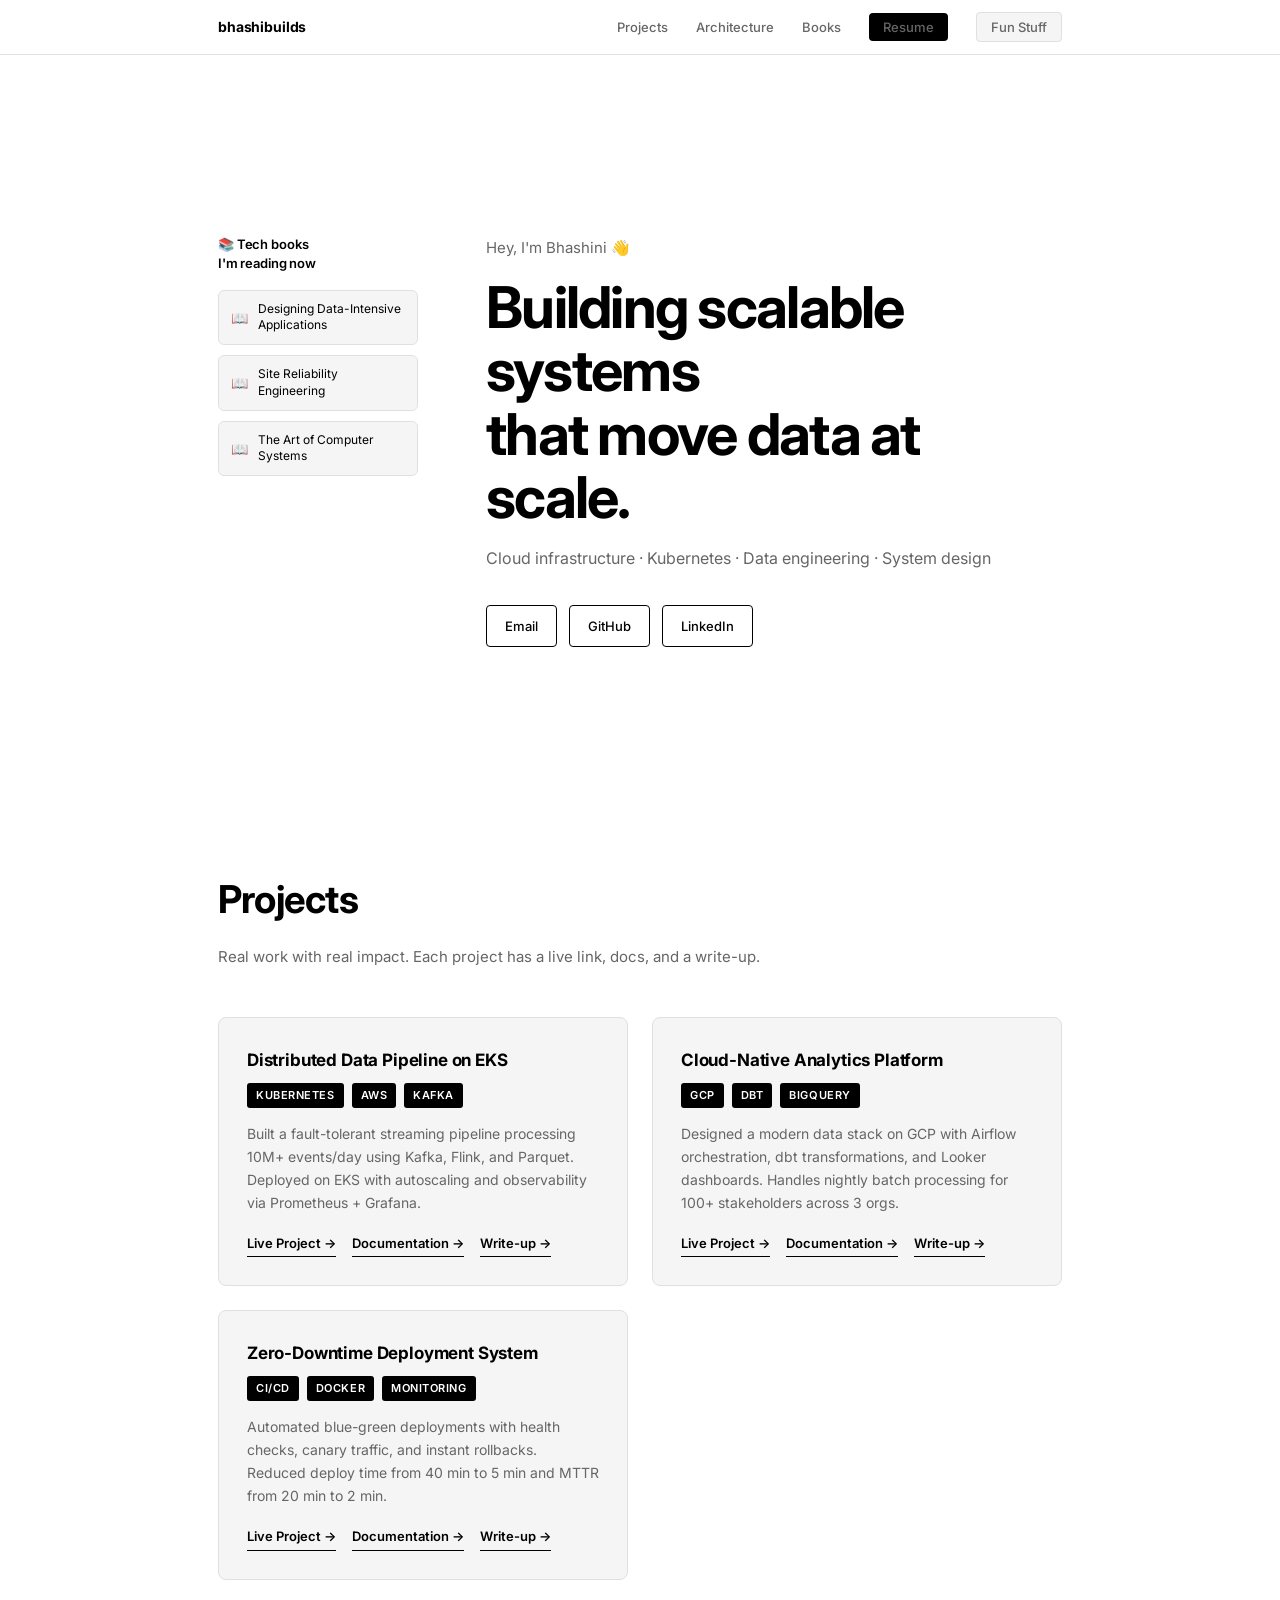
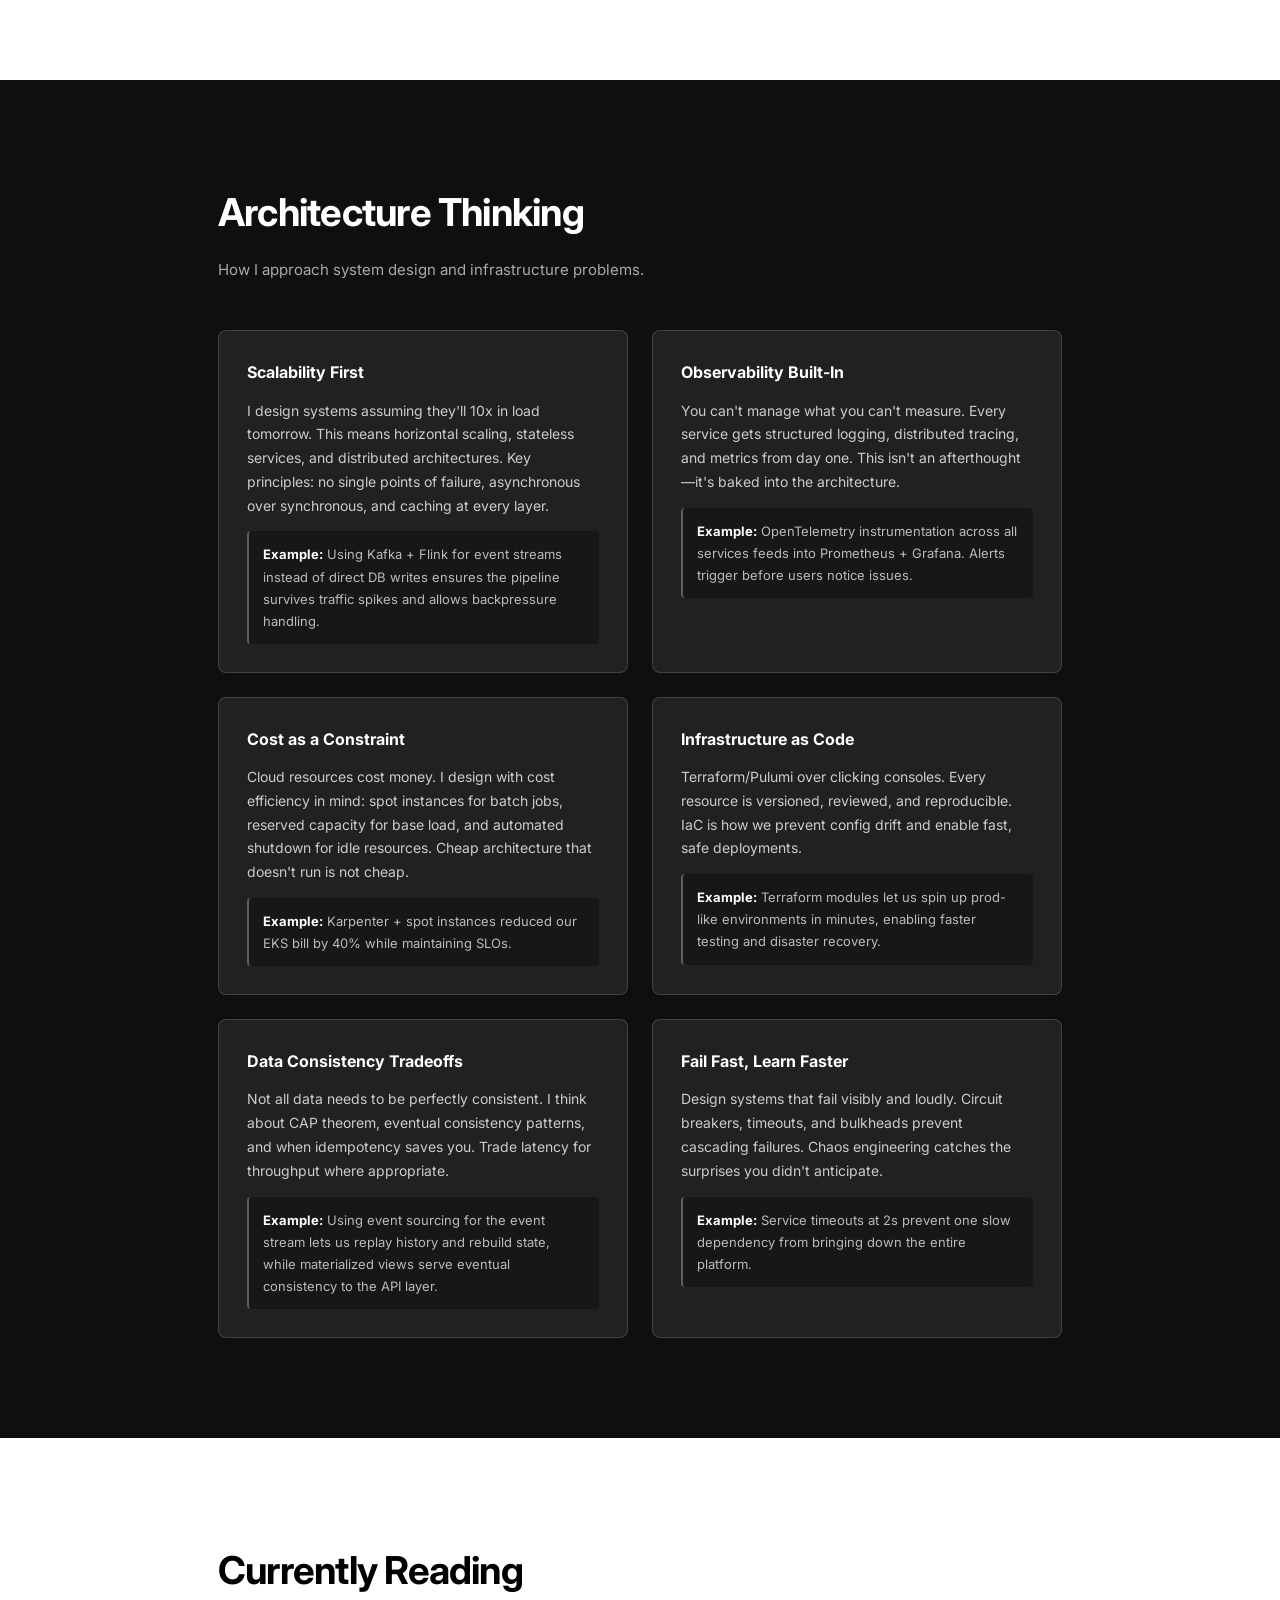
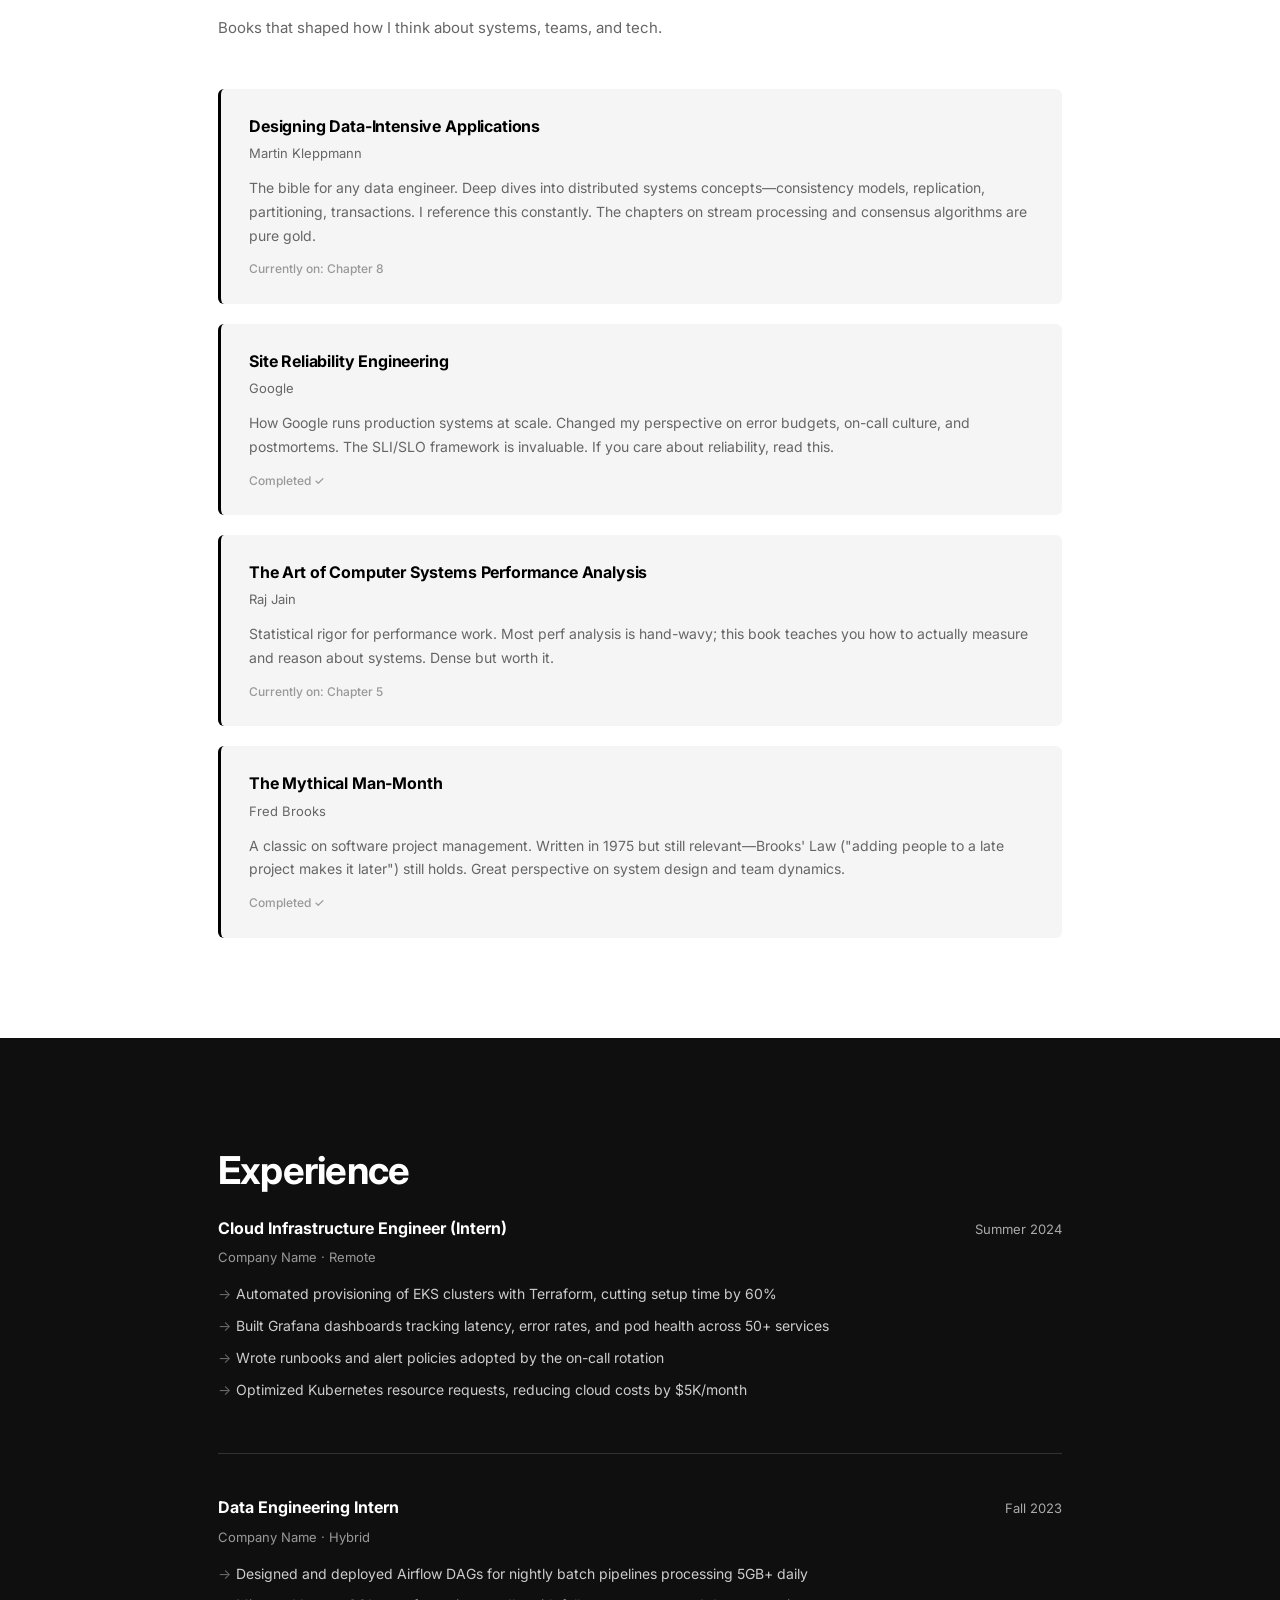
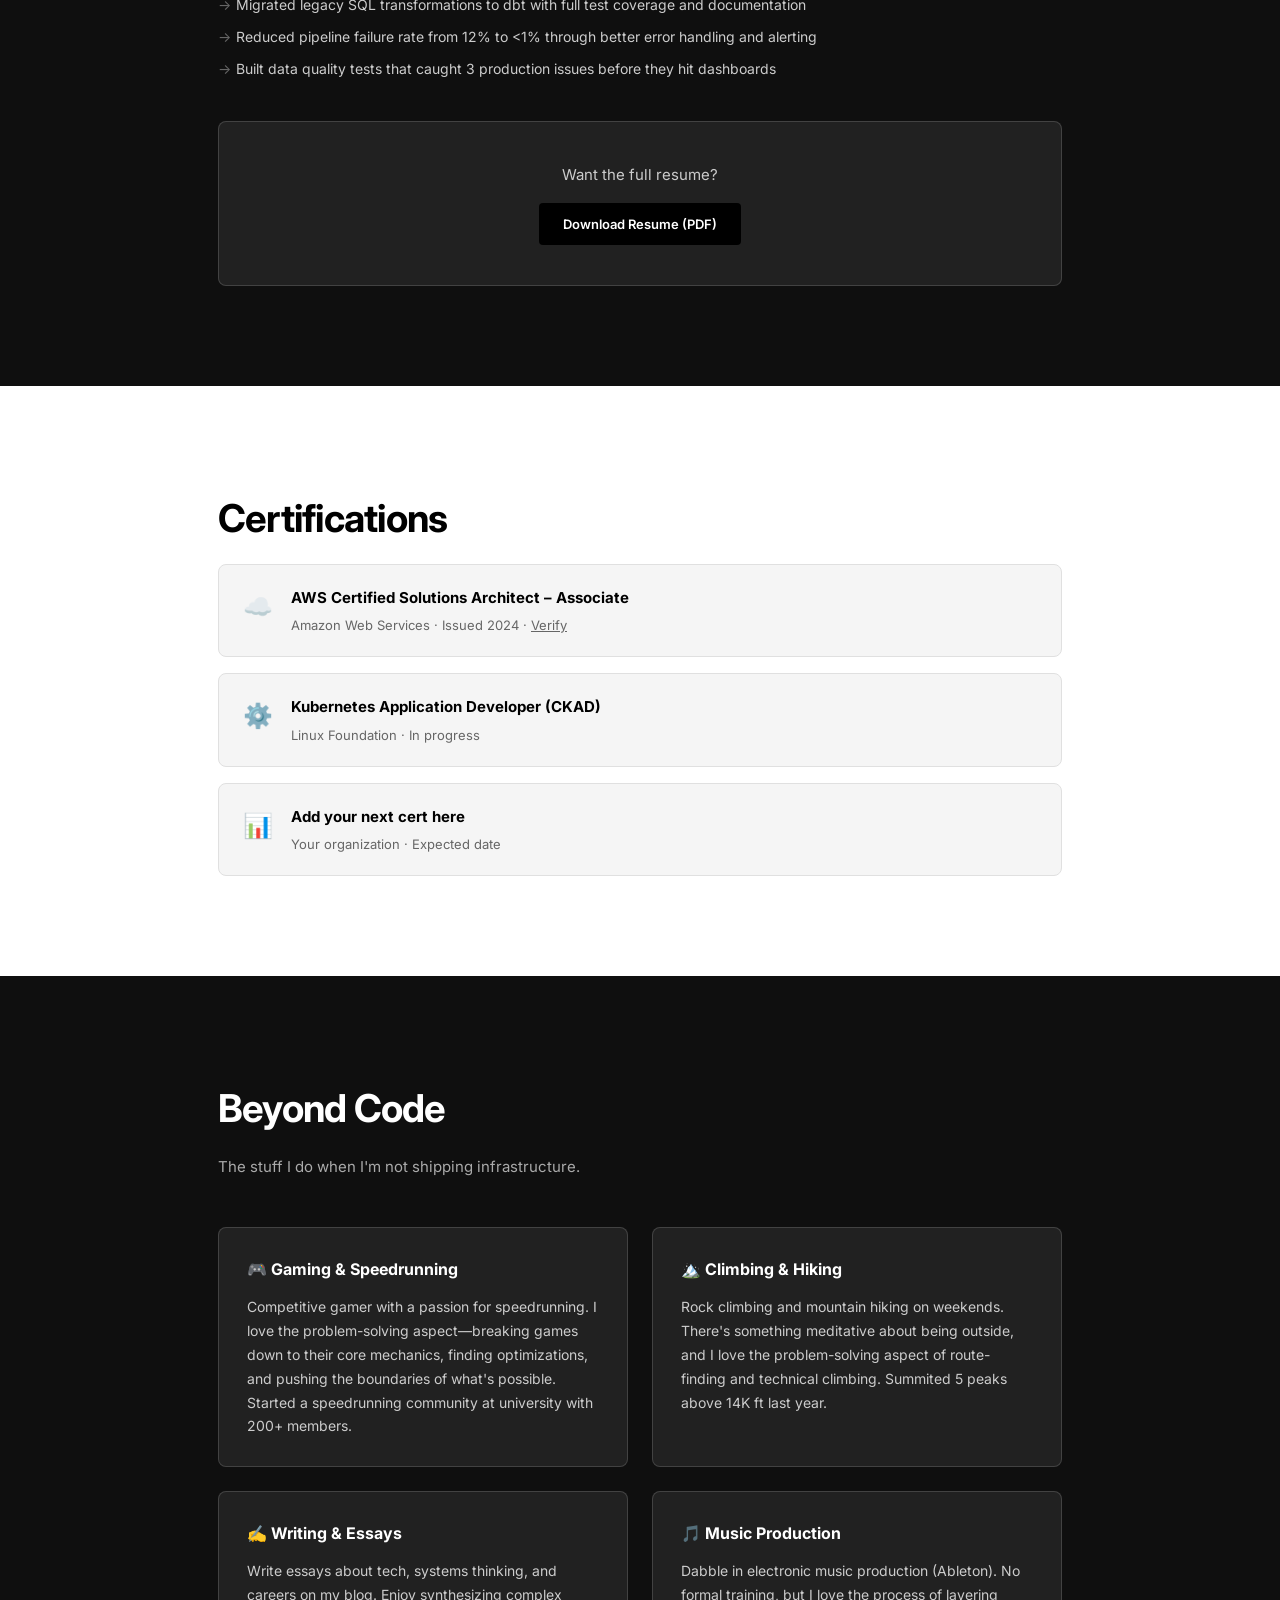
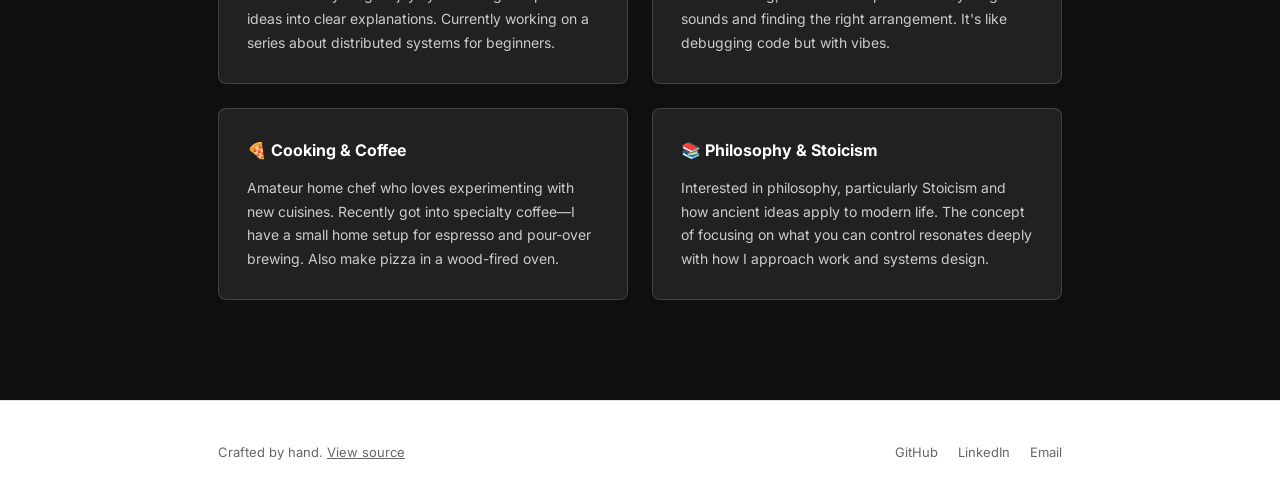
==== commit 0a65d7a7: "Add cute books sidebar to hero section - Add sticky sidebar on left with current reading list - Show" ====
--- a/index.html
+++ b/index.html
@@ -27,14 +27,34 @@
 
   <!-- HERO -->
   <section class="hero" id="hero">
-    <div class="container">
-      <p class="hero-greeting">Hey, I'm Bhashini 👋</p>
-      <h1 class="hero-title">Building scalable systems<br>that move data at scale.</h1>
-      <p class="hero-desc">Cloud infrastructure · Kubernetes · Data engineering · System design</p>
-      <div class="hero-links">
-        <a href="mailto:your@email.com" class="btn-outline">Email</a>
-        <a href="https://github.com/bhashibuilds" target="_blank" class="btn-outline">GitHub</a>
-        <a href="https://linkedin.com" target="_blank" class="btn-outline">LinkedIn</a>
+    <div class="hero-container">
+      <aside class="books-sidebar">
+        <p class="books-label">📚 Tech books<br>I'm reading now</p>
+        <div class="books-stack">
+          <div class="book-chip">
+            <span class="book-icon">📖</span>
+            <span>Designing Data-Intensive Applications</span>
+          </div>
+          <div class="book-chip">
+            <span class="book-icon">📖</span>
+            <span>Site Reliability Engineering</span>
+          </div>
+          <div class="book-chip">
+            <span class="book-icon">📖</span>
+            <span>The Art of Computer Systems</span>
+          </div>
+        </div>
+      </aside>
+
+      <div class="container">
+        <p class="hero-greeting">Hey, I'm Bhashini 👋</p>
+        <h1 class="hero-title">Building scalable systems<br>that move data at scale.</h1>
+        <p class="hero-desc">Cloud infrastructure · Kubernetes · Data engineering · System design</p>
+        <div class="hero-links">
+          <a href="mailto:your@email.com" class="btn-outline">Email</a>
+          <a href="https://github.com/bhashibuilds" target="_blank" class="btn-outline">GitHub</a>
+          <a href="https://linkedin.com" target="_blank" class="btn-outline">LinkedIn</a>
+        </div>
       </div>
     </div>
   </section>
--- a/style.css
+++ b/style.css
@@ -127,6 +127,62 @@
 .hero {
   padding: 180px 0 120px;
   text-align: left;
+  position: relative;
+}
+
+.hero-container {
+  display: grid;
+  grid-template-columns: 200px 1fr;
+  gap: 40px;
+  max-width: 900px;
+  margin: 0 auto;
+  padding: 0 28px;
+  align-items: start;
+}
+
+.books-sidebar {
+  position: sticky;
+  top: 120px;
+}
+
+.books-label {
+  font-size: 13px;
+  font-weight: 600;
+  letter-spacing: -0.01em;
+  line-height: 1.5;
+  margin-bottom: 16px;
+  color: var(--text);
+}
+
+.books-stack {
+  display: flex;
+  flex-direction: column;
+  gap: 10px;
+}
+
+.book-chip {
+  display: flex;
+  align-items: center;
+  gap: 10px;
+  background: var(--bg-gray);
+  border: 1px solid var(--border);
+  padding: 10px 12px;
+  border-radius: 6px;
+  font-size: 12px;
+  color: var(--text);
+  line-height: 1.4;
+  transition: all 0.2s;
+  cursor: default;
+}
+
+.book-chip:hover {
+  border-color: var(--text);
+  box-shadow: 0 2px 8px rgba(0, 0, 0, 0.05);
+}
+
+.book-icon {
+  font-size: 14px;
+  flex-shrink: 0;
 }
 
 .hero-greeting {
@@ -523,6 +579,39 @@
 .footer-links a:hover { color: var(--text); }
 
 /* ── Responsive ── */
+@media (max-width: 968px) {
+  .hero-container {
+    grid-template-columns: 1fr;
+    gap: 24px;
+  }
+
+  .books-sidebar {
+    position: static;
+    display: flex;
+    gap: 12px;
+    align-items: center;
+  }
+
+  .books-label {
+    font-size: 12px;
+    margin-bottom: 0;
+    white-space: nowrap;
+  }
+
+  .books-stack {
+    display: flex;
+    gap: 8px;
+    flex-direction: row;
+    overflow-x: auto;
+    padding-bottom: 8px;
+  }
+
+  .book-chip {
+    flex-shrink: 0;
+    max-width: 180px;
+  }
+}
+
 @media (max-width: 768px) {
   .container { padding: 0 20px; }
   .section { padding: 60px 0; }
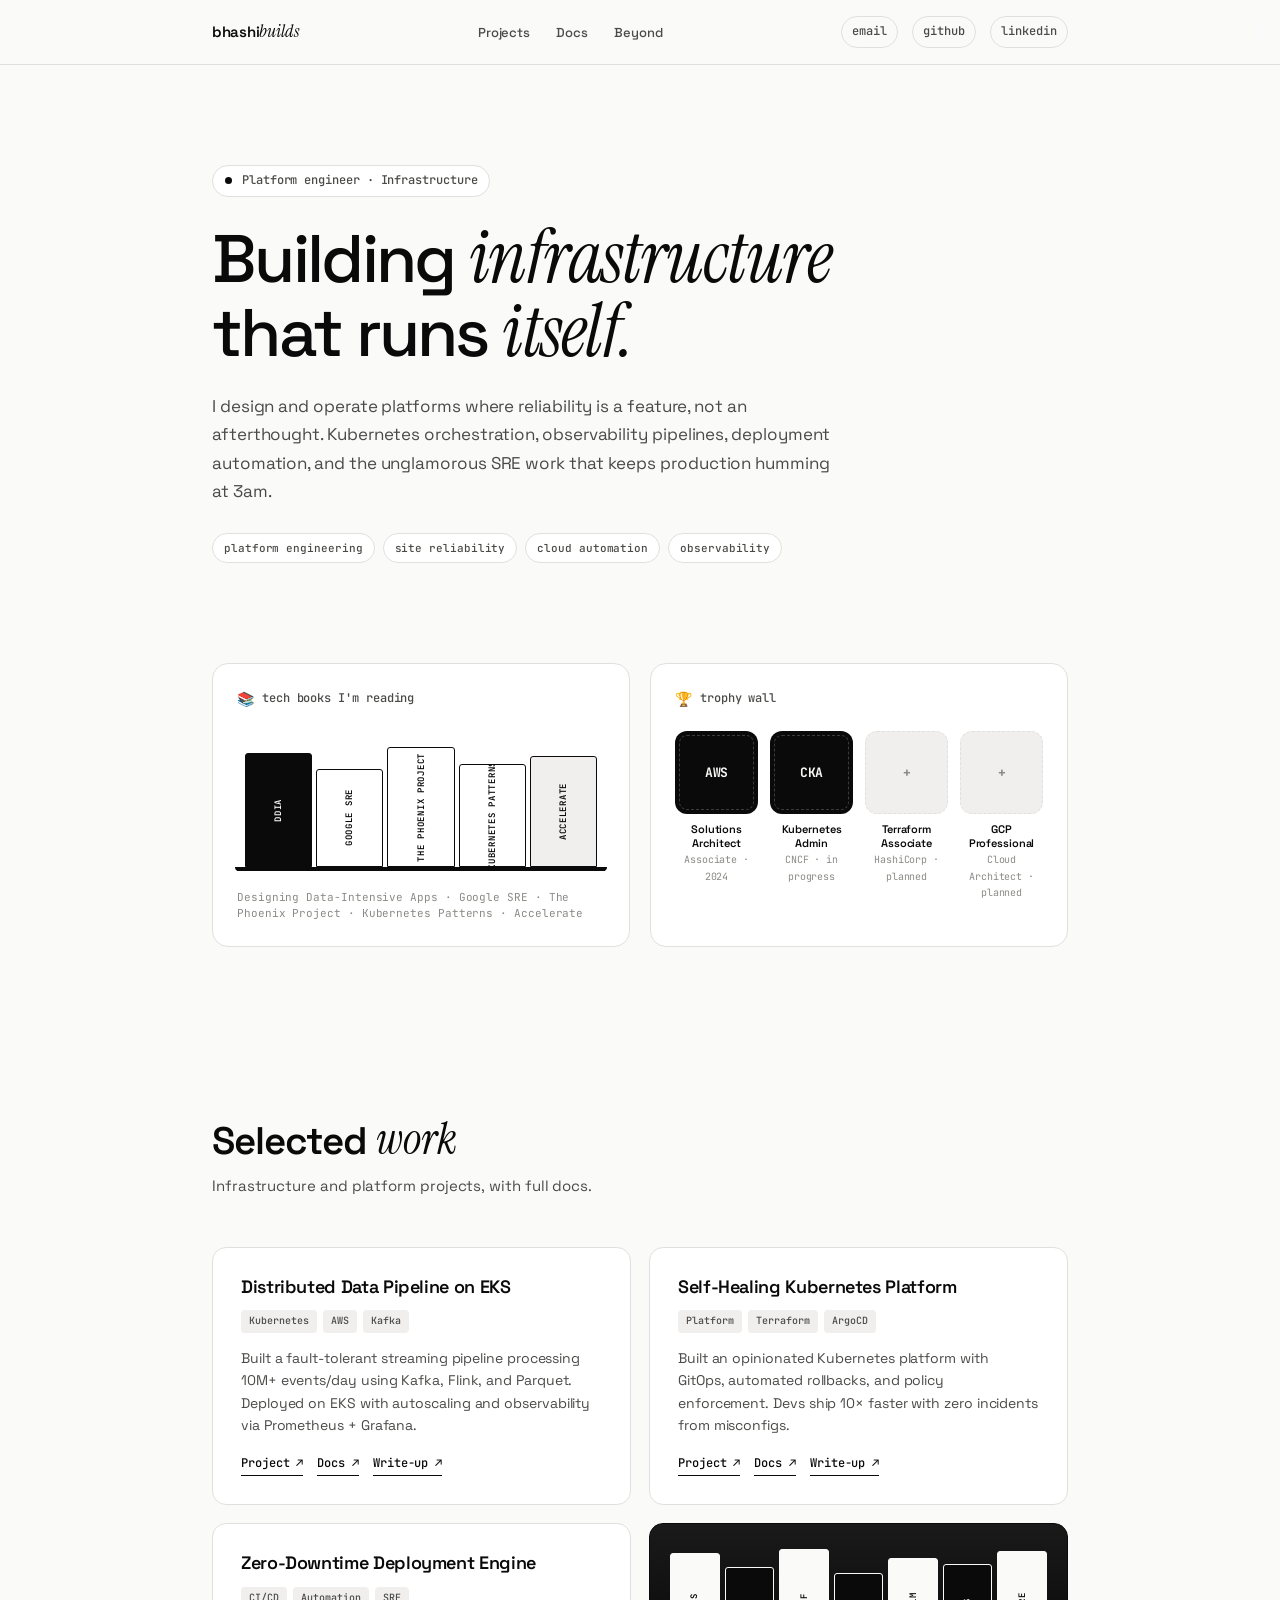
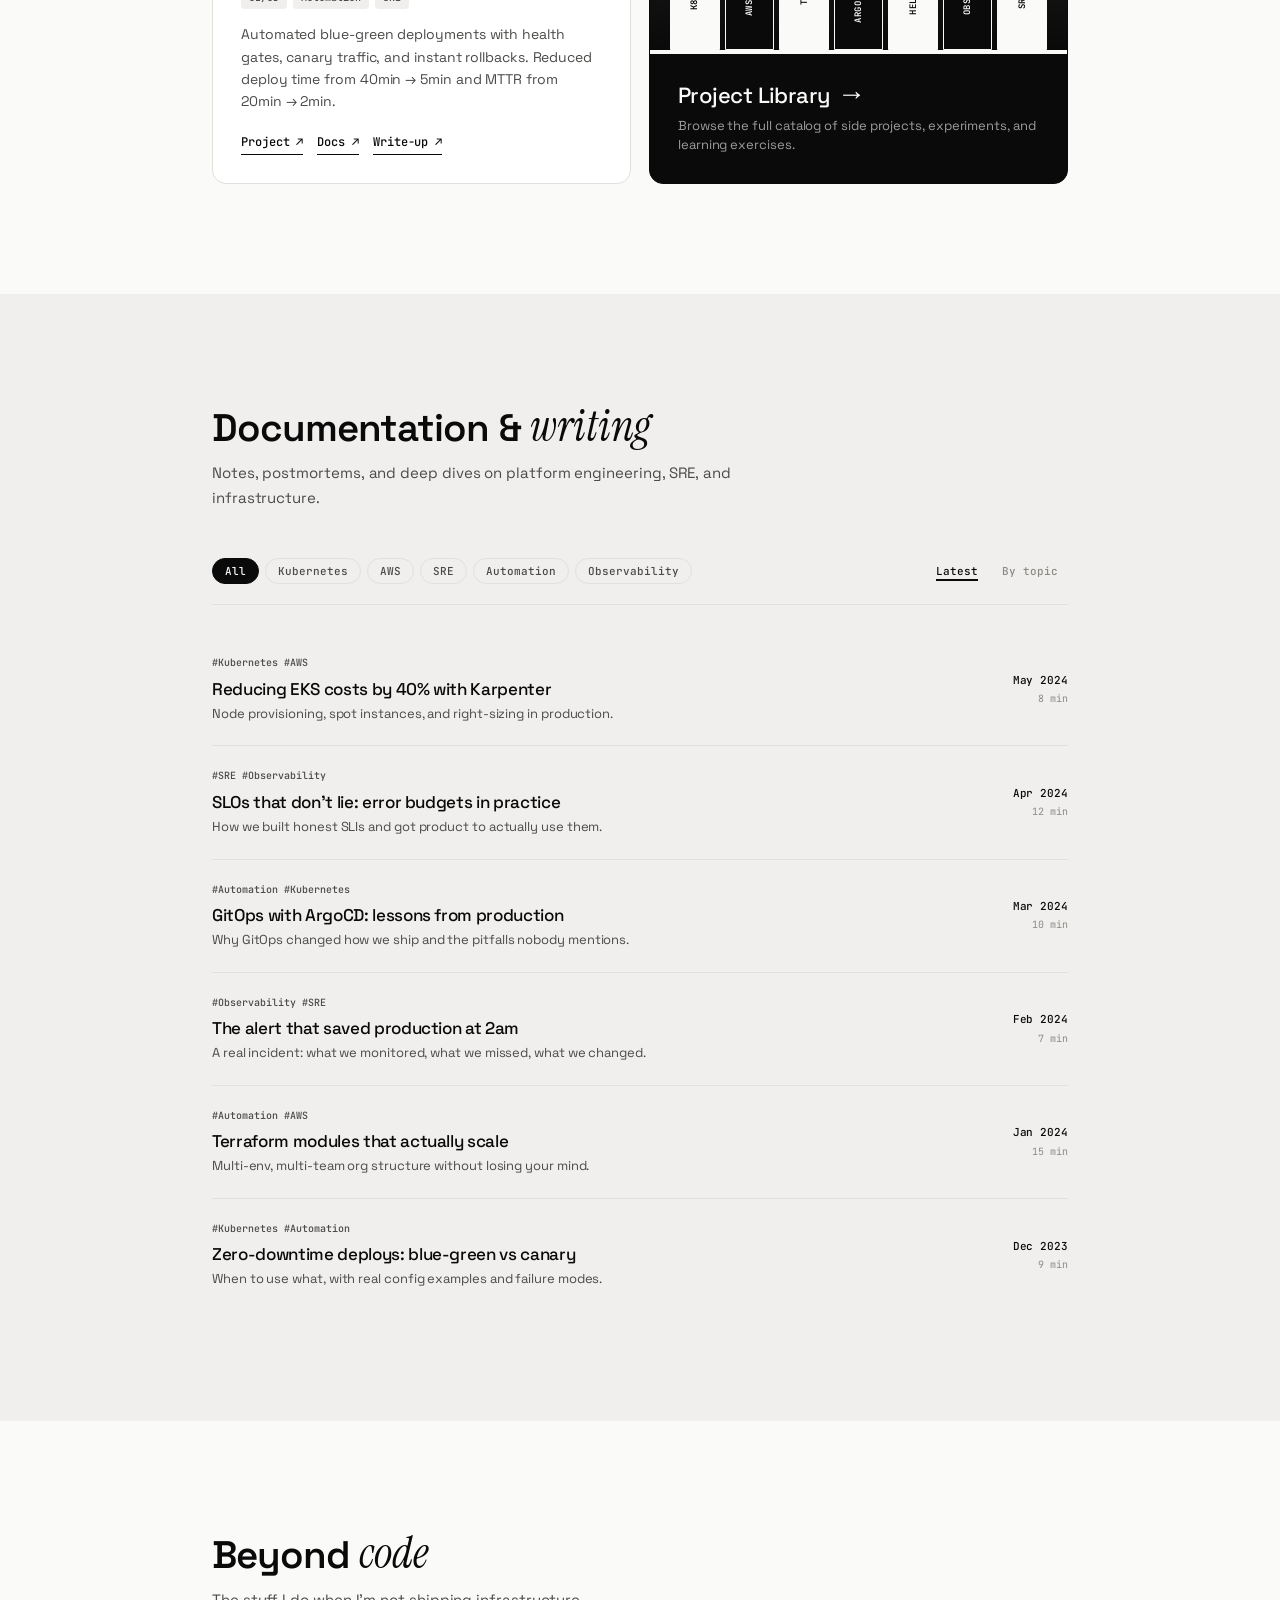
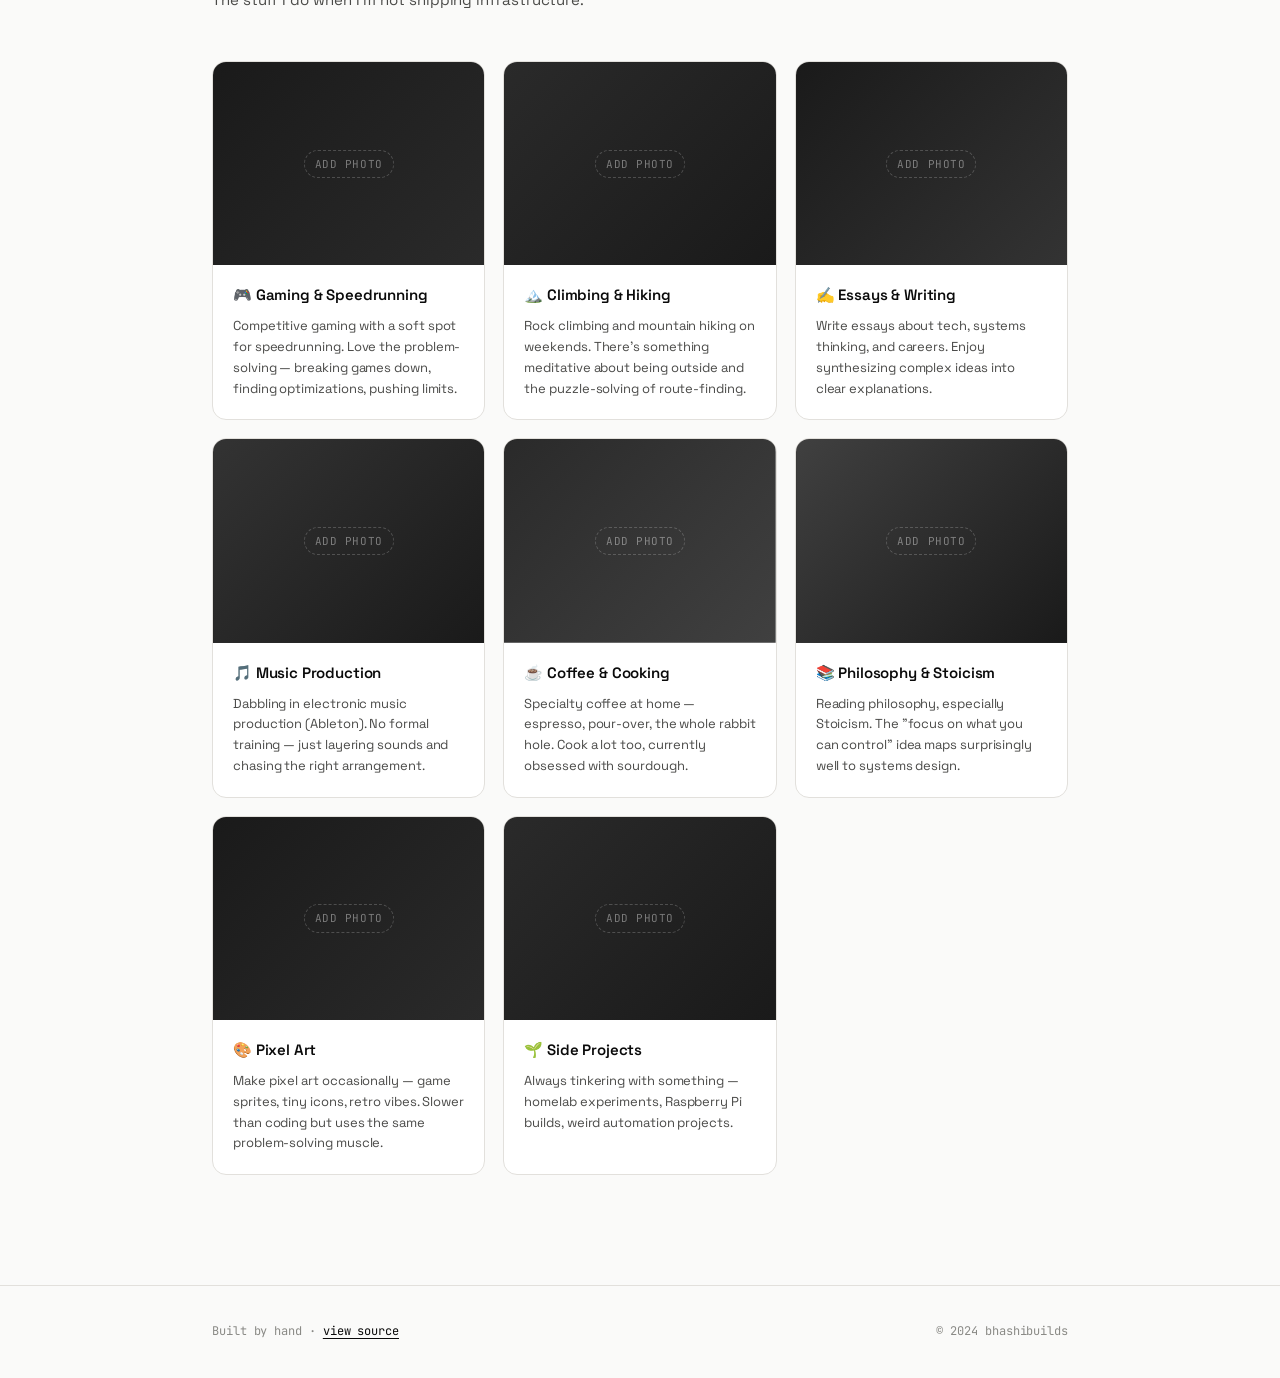
==== commit 751ea4c3: "Major redesign: infra-focused, quirky-professional aesthetic - Switch to Space Grotesk + Instrument " ====
--- a/index.html
+++ b/index.html
@@ -3,10 +3,10 @@
 <head>
   <meta charset="UTF-8" />
   <meta name="viewport" content="width=device-width, initial-scale=1.0" />
-  <title>Bhashini — Cloud & Data Engineer</title>
+  <title>bhashibuilds — Platform & Infrastructure</title>
   <link rel="preconnect" href="https://fonts.googleapis.com" />
   <link rel="preconnect" href="https://fonts.gstatic.com" crossorigin />
-  <link href="https://fonts.googleapis.com/css2?family=Inter:wght@300;400;500;600;700&display=swap" rel="stylesheet" />
+  <link href="https://fonts.googleapis.com/css2?family=Space+Grotesk:wght@300;400;500;600;700&family=Instrument+Serif:ital@0;1&family=JetBrains+Mono:wght@400;500&display=swap" rel="stylesheet" />
   <link rel="stylesheet" href="style.css" />
 </head>
 <body>
@@ -14,47 +14,114 @@
   <!-- NAV -->
   <nav class="nav">
     <div class="nav-inner">
-      <a href="#hero" class="nav-logo">bhashibuilds</a>
+      <a href="#hero" class="nav-logo">bhashi<em>builds</em></a>
       <ul class="nav-links">
         <li><a href="#projects">Projects</a></li>
-        <li><a href="#architecture">Architecture</a></li>
-        <li><a href="#books">Books</a></li>
-        <li><a href="#experience" class="nav-btn">Resume</a></li>
-        <li><a href="#fun" class="nav-btn nav-btn-secondary">Fun Stuff</a></li>
+        <li><a href="#docs">Docs</a></li>
+        <li><a href="#fun">Beyond</a></li>
       </ul>
+      <div class="nav-social">
+        <a href="mailto:your@email.com" class="social-link">email</a>
+        <a href="https://github.com/bhashibuilds" target="_blank" class="social-link">github</a>
+        <a href="https://linkedin.com" target="_blank" class="social-link">linkedin</a>
+      </div>
     </div>
   </nav>
 
   <!-- HERO -->
   <section class="hero" id="hero">
-    <div class="hero-container">
-      <aside class="books-sidebar">
-        <p class="books-label">📚 Tech books<br>I'm reading now</p>
-        <div class="books-stack">
-          <div class="book-chip">
-            <span class="book-icon">📖</span>
-            <span>Designing Data-Intensive Applications</span>
-          </div>
-          <div class="book-chip">
-            <span class="book-icon">📖</span>
-            <span>Site Reliability Engineering</span>
-          </div>
-          <div class="book-chip">
-            <span class="book-icon">📖</span>
-            <span>The Art of Computer Systems</span>
-          </div>
+    <div class="container">
+      <div class="hero-eyebrow">
+        <span class="status-dot"></span>
+        Platform engineer · Infrastructure
+      </div>
+      <h1 class="hero-title">
+        Building <em>infrastructure</em><br>
+        that runs <em>itself.</em>
+      </h1>
+      <p class="hero-desc">
+        I design and operate platforms where reliability is a feature, not an afterthought.
+        Kubernetes orchestration, observability pipelines, deployment automation, and the
+        unglamorous SRE work that keeps production humming at 3am.
+      </p>
+      <div class="hero-tags">
+        <span class="hero-tag">platform engineering</span>
+        <span class="hero-tag">site reliability</span>
+        <span class="hero-tag">cloud automation</span>
+        <span class="hero-tag">observability</span>
+      </div>
+    </div>
+  </section>
+
+  <!-- HIGHLIGHTS: BOOKS + CERTS -->
+  <section class="highlights">
+    <div class="container">
+      <div class="highlights-grid">
+
+        <!-- BOOKSHELF -->
+        <div class="highlight-card">
+          <div class="card-label">
+            <span class="card-icon">📚</span>
+            <span>tech books I'm reading</span>
+          </div>
+          <div class="bookshelf">
+            <div class="shelf-book" style="--height: 90%; --shade: 1;">
+              <span class="book-spine">DDIA</span>
+            </div>
+            <div class="shelf-book" style="--height: 78%; --shade: 2;">
+              <span class="book-spine">Google SRE</span>
+            </div>
+            <div class="shelf-book" style="--height: 95%; --shade: 3;">
+              <span class="book-spine">The Phoenix Project</span>
+            </div>
+            <div class="shelf-book" style="--height: 82%; --shade: 4;">
+              <span class="book-spine">Kubernetes Patterns</span>
+            </div>
+            <div class="shelf-book" style="--height: 88%; --shade: 5;">
+              <span class="book-spine">Accelerate</span>
+            </div>
+          </div>
+          <p class="card-footer">Designing Data-Intensive Apps · Google SRE · The Phoenix Project · Kubernetes Patterns · Accelerate</p>
         </div>
-      </aside>
-
-      <div class="container">
-        <p class="hero-greeting">Hey, I'm Bhashini 👋</p>
-        <h1 class="hero-title">Building scalable systems<br>that move data at scale.</h1>
-        <p class="hero-desc">Cloud infrastructure · Kubernetes · Data engineering · System design</p>
-        <div class="hero-links">
-          <a href="mailto:your@email.com" class="btn-outline">Email</a>
-          <a href="https://github.com/bhashibuilds" target="_blank" class="btn-outline">GitHub</a>
-          <a href="https://linkedin.com" target="_blank" class="btn-outline">LinkedIn</a>
+
+        <!-- CERT WALL -->
+        <div class="highlight-card">
+          <div class="card-label">
+            <span class="card-icon">🏆</span>
+            <span>trophy wall</span>
+          </div>
+          <div class="trophy-wall">
+            <div class="trophy">
+              <div class="trophy-badge">
+                <span class="badge-text">AWS</span>
+              </div>
+              <p class="trophy-name">Solutions Architect</p>
+              <p class="trophy-meta">Associate · 2024</p>
+            </div>
+            <div class="trophy">
+              <div class="trophy-badge">
+                <span class="badge-text">CKA</span>
+              </div>
+              <p class="trophy-name">Kubernetes Admin</p>
+              <p class="trophy-meta">CNCF · in progress</p>
+            </div>
+            <div class="trophy">
+              <div class="trophy-badge trophy-badge-empty">
+                <span class="badge-text">+</span>
+              </div>
+              <p class="trophy-name">Terraform Associate</p>
+              <p class="trophy-meta">HashiCorp · planned</p>
+            </div>
+            <div class="trophy">
+              <div class="trophy-badge trophy-badge-empty">
+                <span class="badge-text">+</span>
+              </div>
+              <p class="trophy-name">GCP Professional</p>
+              <p class="trophy-meta">Cloud Architect · planned</p>
+            </div>
+          </div>
         </div>
+
       </div>
     </div>
   </section>
@@ -62,8 +129,8 @@
   <!-- PROJECTS -->
   <section class="section" id="projects">
     <div class="container">
-      <h2 class="section-title">Projects</h2>
-      <p class="section-desc">Real work with real impact. Each project has a live link, docs, and a write-up.</p>
+      <h2 class="section-title">Selected <em>work</em></h2>
+      <p class="section-desc">Infrastructure and platform projects, with full docs.</p>
 
       <div class="projects-grid">
 
@@ -80,307 +147,256 @@
             Built a fault-tolerant streaming pipeline processing 10M+ events/day using Kafka, Flink, and Parquet. Deployed on EKS with autoscaling and observability via Prometheus + Grafana.
           </p>
           <div class="project-links">
-            <a href="#" class="link">Live Project →</a>
-            <a href="#" class="link">Documentation →</a>
-            <a href="#" class="link">Write-up →</a>
+            <a href="#" class="link">Project ↗</a>
+            <a href="#" class="link">Docs ↗</a>
+            <a href="#" class="link">Write-up ↗</a>
           </div>
         </article>
 
         <article class="project-item">
           <div class="project-header">
-            <h3 class="project-name">Cloud-Native Analytics Platform</h3>
+            <h3 class="project-name">Self-Healing Kubernetes Platform</h3>
             <div class="project-meta">
-              <span class="tag">GCP</span>
-              <span class="tag">dbt</span>
-              <span class="tag">BigQuery</span>
+              <span class="tag">Platform</span>
+              <span class="tag">Terraform</span>
+              <span class="tag">ArgoCD</span>
             </div>
           </div>
           <p class="project-desc">
-            Designed a modern data stack on GCP with Airflow orchestration, dbt transformations, and Looker dashboards. Handles nightly batch processing for 100+ stakeholders across 3 orgs.
+            Built an opinionated Kubernetes platform with GitOps, automated rollbacks, and policy enforcement. Devs ship 10× faster with zero incidents from misconfigs.
           </p>
           <div class="project-links">
-            <a href="#" class="link">Live Project →</a>
-            <a href="#" class="link">Documentation →</a>
-            <a href="#" class="link">Write-up →</a>
+            <a href="#" class="link">Project ↗</a>
+            <a href="#" class="link">Docs ↗</a>
+            <a href="#" class="link">Write-up ↗</a>
           </div>
         </article>
 
         <article class="project-item">
           <div class="project-header">
-            <h3 class="project-name">Zero-Downtime Deployment System</h3>
+            <h3 class="project-name">Zero-Downtime Deployment Engine</h3>
             <div class="project-meta">
               <span class="tag">CI/CD</span>
-              <span class="tag">Docker</span>
-              <span class="tag">Monitoring</span>
+              <span class="tag">Automation</span>
+              <span class="tag">SRE</span>
             </div>
           </div>
           <p class="project-desc">
-            Automated blue-green deployments with health checks, canary traffic, and instant rollbacks. Reduced deploy time from 40 min to 5 min and MTTR from 20 min to 2 min.
+            Automated blue-green deployments with health gates, canary traffic, and instant rollbacks. Reduced deploy time from 40min → 5min and MTTR from 20min → 2min.
           </p>
           <div class="project-links">
-            <a href="#" class="link">Live Project →</a>
-            <a href="#" class="link">Documentation →</a>
-            <a href="#" class="link">Write-up →</a>
-          </div>
-        </article>
+            <a href="#" class="link">Project ↗</a>
+            <a href="#" class="link">Docs ↗</a>
+            <a href="#" class="link">Write-up ↗</a>
+          </div>
+        </article>
+
+        <!-- PROJECT LIBRARY (Bookshelf Card) -->
+        <a href="project-library.html" class="library-card">
+          <div class="library-shelf">
+            <div class="library-book lb-1"><span>k8s</span></div>
+            <div class="library-book lb-2"><span>aws</span></div>
+            <div class="library-book lb-3"><span>tf</span></div>
+            <div class="library-book lb-4"><span>argo</span></div>
+            <div class="library-book lb-5"><span>helm</span></div>
+            <div class="library-book lb-6"><span>obs</span></div>
+            <div class="library-book lb-7"><span>sre</span></div>
+          </div>
+          <div class="library-info">
+            <h3 class="library-title">Project Library <em>→</em></h3>
+            <p class="library-desc">Browse the full catalog of side projects, experiments, and learning exercises.</p>
+          </div>
+        </a>
 
       </div>
     </div>
   </section>
 
-  <!-- ARCHITECTURE -->
-  <section class="section bg-dark" id="architecture">
-    <div class="container">
-      <h2 class="section-title">Architecture Thinking</h2>
-      <p class="section-desc">How I approach system design and infrastructure problems.</p>
-
-      <div class="arch-grid">
-
-        <article class="arch-card">
-          <h4 class="arch-title">Scalability First</h4>
-          <p>
-            I design systems assuming they'll 10x in load tomorrow. This means horizontal scaling, stateless services, and distributed architectures. Key principles: no single points of failure, asynchronous over synchronous, and caching at every layer.
-          </p>
-          <div class="arch-example">
-            <strong>Example:</strong> Using Kafka + Flink for event streams instead of direct DB writes ensures the pipeline survives traffic spikes and allows backpressure handling.
-          </div>
-        </article>
-
-        <article class="arch-card">
-          <h4 class="arch-title">Observability Built-In</h4>
-          <p>
-            You can't manage what you can't measure. Every service gets structured logging, distributed tracing, and metrics from day one. This isn't an afterthought—it's baked into the architecture.
-          </p>
-          <div class="arch-example">
-            <strong>Example:</strong> OpenTelemetry instrumentation across all services feeds into Prometheus + Grafana. Alerts trigger before users notice issues.
-          </div>
-        </article>
-
-        <article class="arch-card">
-          <h4 class="arch-title">Cost as a Constraint</h4>
-          <p>
-            Cloud resources cost money. I design with cost efficiency in mind: spot instances for batch jobs, reserved capacity for base load, and automated shutdown for idle resources. Cheap architecture that doesn't run is not cheap.
-          </p>
-          <div class="arch-example">
-            <strong>Example:</strong> Karpenter + spot instances reduced our EKS bill by 40% while maintaining SLOs.
-          </div>
-        </article>
-
-        <article class="arch-card">
-          <h4 class="arch-title">Infrastructure as Code</h4>
-          <p>
-            Terraform/Pulumi over clicking consoles. Every resource is versioned, reviewed, and reproducible. IaC is how we prevent config drift and enable fast, safe deployments.
-          </p>
-          <div class="arch-example">
-            <strong>Example:</strong> Terraform modules let us spin up prod-like environments in minutes, enabling faster testing and disaster recovery.
-          </div>
-        </article>
-
-        <article class="arch-card">
-          <h4 class="arch-title">Data Consistency Tradeoffs</h4>
-          <p>
-            Not all data needs to be perfectly consistent. I think about CAP theorem, eventual consistency patterns, and when idempotency saves you. Trade latency for throughput where appropriate.
-          </p>
-          <div class="arch-example">
-            <strong>Example:</strong> Using event sourcing for the event stream lets us replay history and rebuild state, while materialized views serve eventual consistency to the API layer.
-          </div>
-        </article>
-
-        <article class="arch-card">
-          <h4 class="arch-title">Fail Fast, Learn Faster</h4>
-          <p>
-            Design systems that fail visibly and loudly. Circuit breakers, timeouts, and bulkheads prevent cascading failures. Chaos engineering catches the surprises you didn't anticipate.
-          </p>
-          <div class="arch-example">
-            <strong>Example:</strong> Service timeouts at 2s prevent one slow dependency from bringing down the entire platform.
-          </div>
-        </article>
+  <!-- DOCS / WRITING -->
+  <section class="section section-alt" id="docs">
+    <div class="container">
+      <h2 class="section-title">Documentation &amp; <em>writing</em></h2>
+      <p class="section-desc">Notes, postmortems, and deep dives on platform engineering, SRE, and infrastructure.</p>
+
+      <div class="docs-controls">
+        <div class="docs-filters">
+          <button class="filter-btn active" data-filter="all">All</button>
+          <button class="filter-btn" data-filter="kubernetes">Kubernetes</button>
+          <button class="filter-btn" data-filter="aws">AWS</button>
+          <button class="filter-btn" data-filter="sre">SRE</button>
+          <button class="filter-btn" data-filter="automation">Automation</button>
+          <button class="filter-btn" data-filter="observability">Observability</button>
+        </div>
+        <div class="docs-sort">
+          <button class="sort-btn active" data-sort="date">Latest</button>
+          <button class="sort-btn" data-sort="topic">By topic</button>
+        </div>
+      </div>
+
+      <div class="docs-list">
+
+        <a href="#" class="doc-item" data-tags="kubernetes aws" data-date="2024-05">
+          <div class="doc-content">
+            <div class="doc-tags"><span>Kubernetes</span><span>AWS</span></div>
+            <h4>Reducing EKS costs by 40% with Karpenter</h4>
+            <p>Node provisioning, spot instances, and right-sizing in production.</p>
+          </div>
+          <div class="doc-aside">
+            <span class="doc-date">May 2024</span>
+            <span class="doc-read">8 min</span>
+          </div>
+        </a>
+
+        <a href="#" class="doc-item" data-tags="sre observability" data-date="2024-04">
+          <div class="doc-content">
+            <div class="doc-tags"><span>SRE</span><span>Observability</span></div>
+            <h4>SLOs that don't lie: error budgets in practice</h4>
+            <p>How we built honest SLIs and got product to actually use them.</p>
+          </div>
+          <div class="doc-aside">
+            <span class="doc-date">Apr 2024</span>
+            <span class="doc-read">12 min</span>
+          </div>
+        </a>
+
+        <a href="#" class="doc-item" data-tags="automation kubernetes" data-date="2024-03">
+          <div class="doc-content">
+            <div class="doc-tags"><span>Automation</span><span>Kubernetes</span></div>
+            <h4>GitOps with ArgoCD: lessons from production</h4>
+            <p>Why GitOps changed how we ship and the pitfalls nobody mentions.</p>
+          </div>
+          <div class="doc-aside">
+            <span class="doc-date">Mar 2024</span>
+            <span class="doc-read">10 min</span>
+          </div>
+        </a>
+
+        <a href="#" class="doc-item" data-tags="observability sre" data-date="2024-02">
+          <div class="doc-content">
+            <div class="doc-tags"><span>Observability</span><span>SRE</span></div>
+            <h4>The alert that saved production at 2am</h4>
+            <p>A real incident: what we monitored, what we missed, what we changed.</p>
+          </div>
+          <div class="doc-aside">
+            <span class="doc-date">Feb 2024</span>
+            <span class="doc-read">7 min</span>
+          </div>
+        </a>
+
+        <a href="#" class="doc-item" data-tags="automation aws" data-date="2024-01">
+          <div class="doc-content">
+            <div class="doc-tags"><span>Automation</span><span>AWS</span></div>
+            <h4>Terraform modules that actually scale</h4>
+            <p>Multi-env, multi-team org structure without losing your mind.</p>
+          </div>
+          <div class="doc-aside">
+            <span class="doc-date">Jan 2024</span>
+            <span class="doc-read">15 min</span>
+          </div>
+        </a>
+
+        <a href="#" class="doc-item" data-tags="kubernetes automation" data-date="2023-12">
+          <div class="doc-content">
+            <div class="doc-tags"><span>Kubernetes</span><span>Automation</span></div>
+            <h4>Zero-downtime deploys: blue-green vs canary</h4>
+            <p>When to use what, with real config examples and failure modes.</p>
+          </div>
+          <div class="doc-aside">
+            <span class="doc-date">Dec 2023</span>
+            <span class="doc-read">9 min</span>
+          </div>
+        </a>
 
       </div>
     </div>
   </section>
 
-  <!-- BOOKS -->
-  <section class="section" id="books">
-    <div class="container">
-      <h2 class="section-title">Currently Reading</h2>
-      <p class="section-desc">Books that shaped how I think about systems, teams, and tech.</p>
-
-      <div class="books-list">
-
-        <article class="book-item">
-          <div class="book-header">
-            <h4 class="book-title">Designing Data-Intensive Applications</h4>
-            <p class="book-author">Martin Kleppmann</p>
-          </div>
-          <p class="book-thoughts">
-            The bible for any data engineer. Deep dives into distributed systems concepts—consistency models, replication, partitioning, transactions. I reference this constantly. The chapters on stream processing and consensus algorithms are pure gold.
-          </p>
-          <div class="book-status">Currently on: Chapter 8</div>
-        </article>
-
-        <article class="book-item">
-          <div class="book-header">
-            <h4 class="book-title">Site Reliability Engineering</h4>
-            <p class="book-author">Google</p>
-          </div>
-          <p class="book-thoughts">
-            How Google runs production systems at scale. Changed my perspective on error budgets, on-call culture, and postmortems. The SLI/SLO framework is invaluable. If you care about reliability, read this.
-          </p>
-          <div class="book-status">Completed ✓</div>
-        </article>
-
-        <article class="book-item">
-          <div class="book-header">
-            <h4 class="book-title">The Art of Computer Systems Performance Analysis</h4>
-            <p class="book-author">Raj Jain</p>
-          </div>
-          <p class="book-thoughts">
-            Statistical rigor for performance work. Most perf analysis is hand-wavy; this book teaches you how to actually measure and reason about systems. Dense but worth it.
-          </p>
-          <div class="book-status">Currently on: Chapter 5</div>
-        </article>
-
-        <article class="book-item">
-          <div class="book-header">
-            <h4 class="book-title">The Mythical Man-Month</h4>
-            <p class="book-author">Fred Brooks</p>
-          </div>
-          <p class="book-thoughts">
-            A classic on software project management. Written in 1975 but still relevant—Brooks' Law ("adding people to a late project makes it later") still holds. Great perspective on system design and team dynamics.
-          </p>
-          <div class="book-status">Completed ✓</div>
-        </article>
-
-      </div>
-    </div>
-  </section>
-
-  <!-- EXPERIENCE -->
-  <section class="section bg-dark" id="experience">
-    <div class="container">
-      <h2 class="section-title">Experience</h2>
-
-      <div class="experience-timeline">
-
-        <article class="exp-item">
-          <div class="exp-header">
-            <h4 class="exp-title">Cloud Infrastructure Engineer (Intern)</h4>
-            <span class="exp-date">Summer 2024</span>
-          </div>
-          <p class="exp-company">Company Name · Remote</p>
-          <ul class="exp-bullets">
-            <li>Automated provisioning of EKS clusters with Terraform, cutting setup time by 60%</li>
-            <li>Built Grafana dashboards tracking latency, error rates, and pod health across 50+ services</li>
-            <li>Wrote runbooks and alert policies adopted by the on-call rotation</li>
-            <li>Optimized Kubernetes resource requests, reducing cloud costs by $5K/month</li>
-          </ul>
-        </article>
-
-        <article class="exp-item">
-          <div class="exp-header">
-            <h4 class="exp-title">Data Engineering Intern</h4>
-            <span class="exp-date">Fall 2023</span>
-          </div>
-          <p class="exp-company">Company Name · Hybrid</p>
-          <ul class="exp-bullets">
-            <li>Designed and deployed Airflow DAGs for nightly batch pipelines processing 5GB+ daily</li>
-            <li>Migrated legacy SQL transformations to dbt with full test coverage and documentation</li>
-            <li>Reduced pipeline failure rate from 12% to &lt;1% through better error handling and alerting</li>
-            <li>Built data quality tests that caught 3 production issues before they hit dashboards</li>
-          </ul>
-        </article>
-
-      </div>
-
-      <div class="exp-download">
-        <p>Want the full resume?</p>
-        <a href="/resume.pdf" class="btn-solid">Download Resume (PDF)</a>
-      </div>
-    </div>
-  </section>
-
-  <!-- CERTIFICATIONS -->
-  <section class="section" id="certs">
-    <div class="container">
-      <h2 class="section-title">Certifications</h2>
-
-      <div class="certs-list">
-        <div class="cert-badge">
-          <span class="cert-icon">☁️</span>
-          <div>
-            <h5>AWS Certified Solutions Architect – Associate</h5>
-            <p>Amazon Web Services · Issued 2024 · <a href="#">Verify</a></p>
-          </div>
-        </div>
-
-        <div class="cert-badge">
-          <span class="cert-icon">⚙️</span>
-          <div>
-            <h5>Kubernetes Application Developer (CKAD)</h5>
-            <p>Linux Foundation · In progress</p>
-          </div>
-        </div>
-
-        <div class="cert-badge">
-          <span class="cert-icon">📊</span>
-          <div>
-            <h5>Add your next cert here</h5>
-            <p>Your organization · Expected date</p>
-          </div>
-        </div>
-      </div>
-    </div>
-  </section>
-
-  <!-- FUN STUFF -->
-  <section class="section bg-dark" id="fun">
-    <div class="container">
-      <h2 class="section-title">Beyond Code</h2>
+  <!-- BEYOND CODE -->
+  <section class="section" id="fun">
+    <div class="container">
+      <h2 class="section-title">Beyond <em>code</em></h2>
       <p class="section-desc">The stuff I do when I'm not shipping infrastructure.</p>
 
       <div class="fun-grid">
 
         <article class="fun-card">
-          <h4>🎮 Gaming & Speedrunning</h4>
-          <p>
-            Competitive gamer with a passion for speedrunning. I love the problem-solving aspect—breaking games down to their core mechanics, finding optimizations, and pushing the boundaries of what's possible. Started a speedrunning community at university with 200+ members.
-          </p>
-        </article>
-
-        <article class="fun-card">
-          <h4>🏔️ Climbing & Hiking</h4>
-          <p>
-            Rock climbing and mountain hiking on weekends. There's something meditative about being outside, and I love the problem-solving aspect of route-finding and technical climbing. Summited 5 peaks above 14K ft last year.
-          </p>
-        </article>
-
-        <article class="fun-card">
-          <h4>✍️ Writing & Essays</h4>
-          <p>
-            Write essays about tech, systems thinking, and careers on my blog. Enjoy synthesizing complex ideas into clear explanations. Currently working on a series about distributed systems for beginners.
-          </p>
-        </article>
-
-        <article class="fun-card">
+          <div class="fun-img-wrap">
+            <div class="fun-img" style="background-image: linear-gradient(135deg, #1a1a1a, #2a2a2a);">
+              <span class="fun-img-label">add photo</span>
+            </div>
+          </div>
+          <h4>🎮 Gaming &amp; Speedrunning</h4>
+          <p>Competitive gaming with a soft spot for speedrunning. Love the problem-solving — breaking games down, finding optimizations, pushing limits.</p>
+        </article>
+
+        <article class="fun-card">
+          <div class="fun-img-wrap">
+            <div class="fun-img" style="background-image: linear-gradient(135deg, #2a2a2a, #1a1a1a);">
+              <span class="fun-img-label">add photo</span>
+            </div>
+          </div>
+          <h4>🏔️ Climbing &amp; Hiking</h4>
+          <p>Rock climbing and mountain hiking on weekends. There's something meditative about being outside and the puzzle-solving of route-finding.</p>
+        </article>
+
+        <article class="fun-card">
+          <div class="fun-img-wrap">
+            <div class="fun-img" style="background-image: linear-gradient(135deg, #1a1a1a, #333);">
+              <span class="fun-img-label">add photo</span>
+            </div>
+          </div>
+          <h4>✍️ Essays &amp; Writing</h4>
+          <p>Write essays about tech, systems thinking, and careers. Enjoy synthesizing complex ideas into clear explanations.</p>
+        </article>
+
+        <article class="fun-card">
+          <div class="fun-img-wrap">
+            <div class="fun-img" style="background-image: linear-gradient(135deg, #333, #1a1a1a);">
+              <span class="fun-img-label">add photo</span>
+            </div>
+          </div>
           <h4>🎵 Music Production</h4>
-          <p>
-            Dabble in electronic music production (Ableton). No formal training, but I love the process of layering sounds and finding the right arrangement. It's like debugging code but with vibes.
-          </p>
-        </article>
-
-        <article class="fun-card">
-          <h4>🍕 Cooking & Coffee</h4>
-          <p>
-            Amateur home chef who loves experimenting with new cuisines. Recently got into specialty coffee—I have a small home setup for espresso and pour-over brewing. Also make pizza in a wood-fired oven.
-          </p>
-        </article>
-
-        <article class="fun-card">
-          <h4>📚 Philosophy & Stoicism</h4>
-          <p>
-            Interested in philosophy, particularly Stoicism and how ancient ideas apply to modern life. The concept of focusing on what you can control resonates deeply with how I approach work and systems design.
-          </p>
+          <p>Dabbling in electronic music production (Ableton). No formal training — just layering sounds and chasing the right arrangement.</p>
+        </article>
+
+        <article class="fun-card">
+          <div class="fun-img-wrap">
+            <div class="fun-img" style="background-image: linear-gradient(135deg, #2a2a2a, #404040);">
+              <span class="fun-img-label">add photo</span>
+            </div>
+          </div>
+          <h4>☕ Coffee &amp; Cooking</h4>
+          <p>Specialty coffee at home — espresso, pour-over, the whole rabbit hole. Cook a lot too, currently obsessed with sourdough.</p>
+        </article>
+
+        <article class="fun-card">
+          <div class="fun-img-wrap">
+            <div class="fun-img" style="background-image: linear-gradient(135deg, #404040, #1a1a1a);">
+              <span class="fun-img-label">add photo</span>
+            </div>
+          </div>
+          <h4>📚 Philosophy &amp; Stoicism</h4>
+          <p>Reading philosophy, especially Stoicism. The "focus on what you can control" idea maps surprisingly well to systems design.</p>
+        </article>
+
+        <article class="fun-card">
+          <div class="fun-img-wrap">
+            <div class="fun-img" style="background-image: linear-gradient(135deg, #1a1a1a, #2a2a2a);">
+              <span class="fun-img-label">add photo</span>
+            </div>
+          </div>
+          <h4>🎨 Pixel Art</h4>
+          <p>Make pixel art occasionally — game sprites, tiny icons, retro vibes. Slower than coding but uses the same problem-solving muscle.</p>
+        </article>
+
+        <article class="fun-card">
+          <div class="fun-img-wrap">
+            <div class="fun-img" style="background-image: linear-gradient(135deg, #2a2a2a, #1a1a1a);">
+              <span class="fun-img-label">add photo</span>
+            </div>
+          </div>
+          <h4>🌱 Side Projects</h4>
+          <p>Always tinkering with something — homelab experiments, Raspberry Pi builds, weird automation projects.</p>
         </article>
 
       </div>
@@ -390,12 +406,8 @@
   <!-- FOOTER -->
   <footer class="footer">
     <div class="container">
-      <p>Crafted by hand. <a href="https://github.com/bhashibuilds/bhash22" target="_blank">View source</a></p>
-      <div class="footer-links">
-        <a href="https://github.com/bhashibuilds" target="_blank">GitHub</a>
-        <a href="https://linkedin.com" target="_blank">LinkedIn</a>
-        <a href="mailto:your@email.com">Email</a>
-      </div>
+      <p>Built by hand · <a href="https://github.com/bhashibuilds/bhash22" target="_blank">view source</a></p>
+      <p class="footer-tag">© 2024 bhashibuilds</p>
     </div>
   </footer>
 
--- a/style.css
+++ b/style.css
@@ -2,552 +2,775 @@
 *, *::before, *::after { box-sizing: border-box; margin: 0; padding: 0; }
 
 :root {
-  --bg: #ffffff;
-  --bg-dark: #0f0f0f;
-  --bg-gray: #f5f5f5;
-  --text: #000000;
-  --text-light: #666666;
-  --text-lighter: #999999;
-  --border: #e0e0e0;
-  --border-dark: #2a2a2a;
+  --bg: #fafaf9;
+  --bg-alt: #f0efed;
+  --bg-dark: #0a0a0a;
+  --card: #ffffff;
+  --text: #0a0a0a;
+  --text-soft: #4a4a48;
+  --text-mute: #8a8a86;
+  --border: #e2e0dc;
+  --border-strong: #0a0a0a;
+  --shadow-soft: 0 1px 0 rgba(0,0,0,0.04), 0 4px 12px rgba(0,0,0,0.04);
+  --shadow-pop: 0 2px 0 rgba(0,0,0,0.08), 0 8px 24px rgba(0,0,0,0.10);
 }
 
 html { scroll-behavior: smooth; }
 
 body {
-  font-family: 'Inter', -apple-system, BlinkMacSystemFont, sans-serif;
+  font-family: 'Space Grotesk', -apple-system, BlinkMacSystemFont, sans-serif;
   background: var(--bg);
   color: var(--text);
   font-size: 15px;
-  line-height: 1.7;
+  line-height: 1.65;
   -webkit-font-smoothing: antialiased;
+  letter-spacing: -0.005em;
 }
 
 a { color: inherit; text-decoration: none; }
 
-/* ── Container & Sections ── */
+em {
+  font-family: 'Instrument Serif', serif;
+  font-style: italic;
+  font-weight: 400;
+  letter-spacing: 0;
+}
+
+/* ── Layout ── */
 .container {
-  max-width: 900px;
+  max-width: 920px;
   margin: 0 auto;
-  padding: 0 28px;
-}
-
-.section {
-  padding: 100px 0;
-  background: var(--bg);
-}
-
-.section.bg-dark {
-  background: var(--bg-dark);
-  color: #ffffff;
-}
-
-.section.bg-dark .section-title { color: #ffffff; }
-.section.bg-dark .section-desc { color: #cccccc; }
+  padding: 0 32px;
+}
+
+.section { padding: 110px 0; }
+.section-alt { background: var(--bg-alt); }
 
 .section-title {
-  font-size: 2.4rem;
-  font-weight: 700;
-  letter-spacing: -0.02em;
+  font-size: clamp(1.8rem, 4vw, 2.4rem);
+  font-weight: 600;
+  letter-spacing: -0.025em;
+  line-height: 1.1;
   margin-bottom: 12px;
 }
+
+.section-title em { font-size: 1.15em; line-height: 1; }
 
 .section-desc {
   font-size: 15px;
-  color: var(--text-light);
+  color: var(--text-soft);
   margin-bottom: 48px;
   max-width: 600px;
 }
 
-.section.bg-dark .section-desc { color: #aaaaaa; }
-
-/* ── Navigation ── */
+/* ── Nav ── */
 .nav {
   position: sticky;
   top: 0;
   z-index: 100;
-  background: rgba(255, 255, 255, 0.95);
-  backdrop-filter: blur(8px);
+  background: rgba(250, 250, 249, 0.85);
+  backdrop-filter: blur(14px);
+  -webkit-backdrop-filter: blur(14px);
   border-bottom: 1px solid var(--border);
-  padding: 14px 0;
-}
-
-.section.bg-dark ~ * .nav { background: rgba(15, 15, 15, 0.95); color: #ffffff; border-bottom-color: var(--border-dark); }
+}
 
 .nav-inner {
-  max-width: 900px;
+  max-width: 920px;
   margin: 0 auto;
-  padding: 0 28px;
-  display: flex;
+  padding: 16px 32px;
+  display: flex;
+  align-items: center;
   justify-content: space-between;
-  align-items: center;
+  gap: 24px;
 }
 
 .nav-logo {
-  font-size: 14px;
-  font-weight: 700;
-  letter-spacing: -0.01em;
-}
+  font-size: 15px;
+  font-weight: 600;
+  letter-spacing: -0.02em;
+}
+
+.nav-logo em { font-size: 1.2em; }
 
 .nav-links {
   list-style: none;
   display: flex;
-  align-items: center;
-  gap: 28px;
+  gap: 26px;
 }
 
 .nav-links a {
   font-size: 13px;
   font-weight: 500;
-  color: var(--text-light);
-  transition: color 0.2s;
+  color: var(--text-soft);
+  transition: color 0.15s;
 }
 
 .nav-links a:hover { color: var(--text); }
 
-.nav-btn {
+.nav-social {
+  display: flex;
+  gap: 14px;
+  align-items: center;
+}
+
+.social-link {
+  font-size: 12px;
+  font-weight: 500;
+  color: var(--text-soft);
+  font-family: 'JetBrains Mono', monospace;
+  letter-spacing: 0;
+  padding: 5px 10px;
+  border: 1px solid var(--border);
+  border-radius: 100px;
+  transition: all 0.15s;
+}
+
+.social-link:hover {
+  color: var(--text);
+  border-color: var(--text);
   background: var(--text);
   color: var(--bg);
-  padding: 6px 14px;
-  border-radius: 4px;
-  font-weight: 600;
-}
-
-.nav-btn:hover { background: var(--text-light); }
-
-.nav-btn-secondary {
-  background: var(--bg-gray);
-  color: var(--text);
-  border: 1px solid var(--border);
-}
-
-.nav-btn-secondary:hover { background: var(--text-light); color: var(--bg); }
+}
 
 /* ── Hero ── */
 .hero {
-  padding: 180px 0 120px;
-  text-align: left;
+  padding: 100px 0 60px;
+}
+
+.hero-eyebrow {
+  display: inline-flex;
+  align-items: center;
+  gap: 10px;
+  font-size: 12px;
+  font-weight: 500;
+  color: var(--text-soft);
+  font-family: 'JetBrains Mono', monospace;
+  margin-bottom: 24px;
+  padding: 5px 12px;
+  background: var(--card);
+  border: 1px solid var(--border);
+  border-radius: 100px;
+}
+
+.status-dot {
+  width: 7px;
+  height: 7px;
+  background: #0a0a0a;
+  border-radius: 50%;
+  display: inline-block;
+  animation: pulse 2s ease-in-out infinite;
+}
+
+@keyframes pulse {
+  0%, 100% { opacity: 1; }
+  50% { opacity: 0.4; }
+}
+
+.hero-title {
+  font-size: clamp(2.4rem, 7vw, 4.2rem);
+  font-weight: 500;
+  letter-spacing: -0.04em;
+  line-height: 1.02;
+  margin-bottom: 24px;
+}
+
+.hero-title em {
+  font-size: 1.1em;
+  line-height: 1;
+  letter-spacing: -0.02em;
+}
+
+.hero-desc {
+  font-size: 17px;
+  color: var(--text-soft);
+  line-height: 1.65;
+  max-width: 620px;
+  margin-bottom: 28px;
+}
+
+.hero-tags {
+  display: flex;
+  flex-wrap: wrap;
+  gap: 8px;
+}
+
+.hero-tag {
+  font-family: 'JetBrains Mono', monospace;
+  font-size: 11px;
+  font-weight: 500;
+  color: var(--text-soft);
+  padding: 5px 11px;
+  border: 1px solid var(--border);
+  border-radius: 100px;
+  background: var(--card);
+}
+
+/* ── Highlights (Books + Certs) ── */
+.highlights {
+  padding: 40px 0 60px;
+}
+
+.highlights-grid {
+  display: grid;
+  grid-template-columns: 1fr 1fr;
+  gap: 20px;
+}
+
+.highlight-card {
+  background: var(--card);
+  border: 1px solid var(--border);
+  border-radius: 16px;
+  padding: 24px;
+  transition: all 0.2s;
+}
+
+.highlight-card:hover {
+  border-color: var(--text);
+  box-shadow: var(--shadow-pop);
+  transform: translateY(-2px);
+}
+
+.card-label {
+  display: flex;
+  align-items: center;
+  gap: 8px;
+  font-size: 12px;
+  font-weight: 500;
+  color: var(--text-soft);
+  font-family: 'JetBrains Mono', monospace;
+  margin-bottom: 20px;
+}
+
+.card-icon { font-size: 14px; }
+
+.card-footer {
+  font-size: 11px;
+  color: var(--text-mute);
+  margin-top: 18px;
+  line-height: 1.5;
+  font-family: 'JetBrains Mono', monospace;
+}
+
+/* Bookshelf */
+.bookshelf {
+  display: flex;
+  align-items: flex-end;
+  gap: 4px;
+  height: 140px;
+  padding: 10px 8px 0;
+  border-bottom: 4px solid var(--text);
   position: relative;
 }
 
-.hero-container {
+.bookshelf::after {
+  content: '';
+  position: absolute;
+  bottom: -4px;
+  left: -2px;
+  right: -2px;
+  height: 4px;
+  background: var(--text);
+  border-radius: 0 0 4px 4px;
+}
+
+.shelf-book {
+  flex: 1;
+  height: var(--height, 80%);
+  background: var(--card);
+  border: 1.5px solid var(--text);
+  border-radius: 3px 3px 0 0;
+  position: relative;
+  display: flex;
+  align-items: center;
+  justify-content: center;
+  cursor: default;
+  transition: transform 0.2s ease;
+  overflow: hidden;
+  min-width: 22px;
+}
+
+.shelf-book:nth-child(odd) { background: var(--text); }
+.shelf-book:nth-child(odd) .book-spine { color: var(--bg); }
+.shelf-book:nth-child(3) { background: var(--card); }
+.shelf-book:nth-child(3) .book-spine { color: var(--text); }
+.shelf-book:nth-child(5) { background: var(--bg-alt); }
+.shelf-book:nth-child(5) .book-spine { color: var(--text); }
+
+.shelf-book:hover {
+  transform: translateY(-6px) rotate(-1deg);
+}
+
+.book-spine {
+  writing-mode: vertical-rl;
+  transform: rotate(180deg);
+  font-size: 9px;
+  font-weight: 600;
+  font-family: 'JetBrains Mono', monospace;
+  letter-spacing: 0.08em;
+  text-transform: uppercase;
+  white-space: nowrap;
+}
+
+/* Trophy Wall */
+.trophy-wall {
   display: grid;
-  grid-template-columns: 200px 1fr;
-  gap: 40px;
-  max-width: 900px;
-  margin: 0 auto;
-  padding: 0 28px;
-  align-items: start;
-}
-
-.books-sidebar {
-  position: sticky;
-  top: 120px;
-}
-
-.books-label {
-  font-size: 13px;
-  font-weight: 600;
-  letter-spacing: -0.01em;
-  line-height: 1.5;
-  margin-bottom: 16px;
-  color: var(--text);
-}
-
-.books-stack {
-  display: flex;
-  flex-direction: column;
-  gap: 10px;
-}
-
-.book-chip {
-  display: flex;
-  align-items: center;
-  gap: 10px;
-  background: var(--bg-gray);
-  border: 1px solid var(--border);
-  padding: 10px 12px;
-  border-radius: 6px;
-  font-size: 12px;
-  color: var(--text);
-  line-height: 1.4;
-  transition: all 0.2s;
-  cursor: default;
-}
-
-.book-chip:hover {
-  border-color: var(--text);
-  box-shadow: 0 2px 8px rgba(0, 0, 0, 0.05);
-}
-
-.book-icon {
-  font-size: 14px;
-  flex-shrink: 0;
-}
-
-.hero-greeting {
-  font-size: 15px;
-  color: var(--text-light);
-  margin-bottom: 16px;
-}
-
-.hero-title {
-  font-size: clamp(2.4rem, 6vw, 3.6rem);
-  font-weight: 700;
-  letter-spacing: -0.03em;
-  line-height: 1.1;
-  margin-bottom: 16px;
-}
-
-.hero-desc {
-  font-size: 16px;
-  color: var(--text-light);
-  margin-bottom: 32px;
-  max-width: 700px;
-}
-
-.hero-links {
-  display: flex;
+  grid-template-columns: repeat(4, 1fr);
   gap: 12px;
-  flex-wrap: wrap;
-}
-
-.btn-outline {
-  border: 1px solid var(--text);
-  padding: 9px 18px;
-  border-radius: 4px;
-  font-size: 13px;
-  font-weight: 500;
-  transition: all 0.2s;
-}
-
-.btn-outline:hover {
+}
+
+.trophy {
+  text-align: center;
+  transition: transform 0.2s;
+}
+
+.trophy:hover { transform: translateY(-3px); }
+
+.trophy-badge {
+  width: 100%;
+  aspect-ratio: 1;
   background: var(--text);
   color: var(--bg);
-}
-
-.btn-solid {
-  background: var(--text);
-  color: var(--bg);
-  padding: 10px 24px;
-  border-radius: 4px;
+  border-radius: 12px;
+  display: flex;
+  align-items: center;
+  justify-content: center;
+  margin-bottom: 8px;
+  position: relative;
+  transition: all 0.2s;
+  overflow: hidden;
+}
+
+.trophy-badge::before {
+  content: '';
+  position: absolute;
+  inset: 4px;
+  border: 1px dashed rgba(255,255,255,0.2);
+  border-radius: 8px;
+  pointer-events: none;
+}
+
+.trophy:hover .trophy-badge {
+  transform: rotate(-2deg);
+  box-shadow: 0 4px 12px rgba(0,0,0,0.2);
+}
+
+.trophy-badge-empty {
+  background: var(--bg-alt);
+  color: var(--text-mute);
+  border: 1.5px dashed var(--border);
+}
+
+.trophy-badge-empty::before { display: none; }
+
+.badge-text {
   font-size: 13px;
+  font-weight: 700;
+  font-family: 'JetBrains Mono', monospace;
+  letter-spacing: -0.02em;
+}
+
+.trophy-name {
+  font-size: 11px;
   font-weight: 600;
-  display: inline-block;
-  transition: all 0.2s;
-}
-
-.btn-solid:hover { background: var(--text-light); }
+  line-height: 1.3;
+  letter-spacing: -0.01em;
+}
+
+.trophy-meta {
+  font-size: 10px;
+  color: var(--text-mute);
+  font-family: 'JetBrains Mono', monospace;
+  margin-top: 2px;
+}
 
 /* ── Projects ── */
 .projects-grid {
   display: grid;
-  grid-template-columns: repeat(auto-fit, minmax(320px, 1fr));
-  gap: 24px;
+  grid-template-columns: 1fr 1fr;
+  gap: 18px;
 }
 
 .project-item {
+  background: var(--card);
   border: 1px solid var(--border);
-  border-radius: 8px;
+  border-radius: 14px;
   padding: 28px;
-  background: var(--bg-gray);
   transition: all 0.2s;
+  display: flex;
+  flex-direction: column;
 }
 
 .project-item:hover {
   border-color: var(--text);
-  box-shadow: 0 6px 20px rgba(0, 0, 0, 0.08);
+  box-shadow: var(--shadow-pop);
+  transform: translateY(-2px);
 }
 
 .project-header { margin-bottom: 14px; }
 
 .project-name {
-  font-size: 17px;
-  font-weight: 700;
-  letter-spacing: -0.01em;
-  margin-bottom: 8px;
+  font-size: 18px;
+  font-weight: 600;
+  letter-spacing: -0.02em;
+  line-height: 1.25;
+  margin-bottom: 12px;
 }
 
 .project-meta {
   display: flex;
-  gap: 8px;
+  gap: 6px;
   flex-wrap: wrap;
 }
 
 .tag {
-  font-size: 11px;
+  font-family: 'JetBrains Mono', monospace;
+  font-size: 10px;
+  font-weight: 500;
+  letter-spacing: 0;
+  background: var(--bg-alt);
+  color: var(--text-soft);
+  padding: 3px 8px;
+  border-radius: 4px;
+}
+
+.project-desc {
+  font-size: 14px;
+  color: var(--text-soft);
+  line-height: 1.6;
+  margin-bottom: 18px;
+  flex-grow: 1;
+}
+
+.project-links {
+  display: flex;
+  gap: 14px;
+  flex-wrap: wrap;
+}
+
+.link {
+  font-size: 12px;
+  font-weight: 500;
+  font-family: 'JetBrains Mono', monospace;
+  color: var(--text);
+  border-bottom: 1px solid var(--text);
+  padding-bottom: 1px;
+  transition: opacity 0.15s;
+}
+
+.link:hover { opacity: 0.5; }
+
+/* PROJECT LIBRARY CARD */
+.library-card {
+  background: var(--text);
+  border: 1px solid var(--text);
+  border-radius: 14px;
+  padding: 0;
+  display: flex;
+  flex-direction: column;
+  overflow: hidden;
+  transition: all 0.2s;
+  color: var(--bg);
+  cursor: pointer;
+}
+
+.library-card:hover {
+  transform: translateY(-2px);
+  box-shadow: var(--shadow-pop);
+}
+
+.library-shelf {
+  display: flex;
+  align-items: flex-end;
+  gap: 5px;
+  height: 130px;
+  padding: 16px 20px 0;
+  border-bottom: 4px solid var(--bg);
+  position: relative;
+  background: linear-gradient(to bottom, #1a1a1a 0%, var(--text) 100%);
+}
+
+.library-book {
+  flex: 1;
+  border-radius: 3px 3px 0 0;
+  position: relative;
+  display: flex;
+  align-items: center;
+  justify-content: center;
+  font-family: 'JetBrains Mono', monospace;
+  font-size: 9px;
   font-weight: 600;
   letter-spacing: 0.05em;
   text-transform: uppercase;
+  border: 1.5px solid var(--bg);
+  transition: transform 0.3s cubic-bezier(0.34, 1.56, 0.64, 1);
+}
+
+.library-book span {
+  writing-mode: vertical-rl;
+  transform: rotate(180deg);
+}
+
+.lb-1 { height: 88%; background: var(--bg); color: var(--text); }
+.lb-2 { height: 76%; background: var(--text); color: var(--bg); border-color: var(--bg); }
+.lb-3 { height: 92%; background: var(--bg); color: var(--text); }
+.lb-4 { height: 70%; background: var(--text); color: var(--bg); border-color: var(--bg); }
+.lb-5 { height: 84%; background: var(--bg); color: var(--text); }
+.lb-6 { height: 78%; background: var(--text); color: var(--bg); border-color: var(--bg); }
+.lb-7 { height: 90%; background: var(--bg); color: var(--text); }
+
+.library-card:hover .lb-1 { transform: translateY(-8px) rotate(-2deg); }
+.library-card:hover .lb-2 { transform: translateY(-4px) rotate(1deg); }
+.library-card:hover .lb-3 { transform: translateY(-10px) rotate(-1deg); }
+.library-card:hover .lb-4 { transform: translateY(-6px) rotate(2deg); }
+.library-card:hover .lb-5 { transform: translateY(-12px) rotate(-2deg); }
+.library-card:hover .lb-6 { transform: translateY(-3px) rotate(1deg); }
+.library-card:hover .lb-7 { transform: translateY(-8px) rotate(-1deg); }
+
+.library-info {
+  padding: 24px 28px 28px;
+}
+
+.library-title {
+  font-size: 22px;
+  font-weight: 500;
+  letter-spacing: -0.025em;
+  margin-bottom: 6px;
+  line-height: 1.1;
+}
+
+.library-title em {
+  font-size: 1.3em;
+  display: inline-block;
+  transition: transform 0.2s;
+}
+
+.library-card:hover .library-title em {
+  transform: translateX(6px);
+}
+
+.library-desc {
+  font-size: 13px;
+  color: rgba(255,255,255,0.6);
+  line-height: 1.5;
+}
+
+/* ── Docs ── */
+.docs-controls {
+  display: flex;
+  align-items: center;
+  justify-content: space-between;
+  gap: 16px;
+  margin-bottom: 28px;
+  flex-wrap: wrap;
+  padding-bottom: 20px;
+  border-bottom: 1px solid var(--border);
+}
+
+.docs-filters {
+  display: flex;
+  gap: 6px;
+  flex-wrap: wrap;
+}
+
+.filter-btn {
+  font-family: 'JetBrains Mono', monospace;
+  font-size: 11px;
+  font-weight: 500;
+  color: var(--text-soft);
+  background: transparent;
+  border: 1px solid var(--border);
+  border-radius: 100px;
+  padding: 5px 12px;
+  cursor: pointer;
+  transition: all 0.15s;
+}
+
+.filter-btn:hover {
+  border-color: var(--text);
+  color: var(--text);
+}
+
+.filter-btn.active {
   background: var(--text);
   color: var(--bg);
-  padding: 3px 9px;
-  border-radius: 3px;
-}
-
-.project-desc {
-  font-size: 14px;
-  color: var(--text-light);
-  line-height: 1.65;
-  margin-bottom: 18px;
-}
-
-.project-links {
-  display: flex;
-  gap: 16px;
-  flex-wrap: wrap;
-}
-
-.link {
+  border-color: var(--text);
+}
+
+.docs-sort {
+  display: flex;
+  gap: 4px;
+}
+
+.sort-btn {
+  font-family: 'JetBrains Mono', monospace;
+  font-size: 11px;
+  font-weight: 500;
+  color: var(--text-mute);
+  background: transparent;
+  border: none;
+  padding: 5px 10px;
+  cursor: pointer;
+  transition: color 0.15s;
+}
+
+.sort-btn:hover { color: var(--text); }
+
+.sort-btn.active {
+  color: var(--text);
+  text-decoration: underline;
+  text-decoration-thickness: 1.5px;
+  text-underline-offset: 4px;
+}
+
+.docs-list {
+  display: flex;
+  flex-direction: column;
+}
+
+.doc-item {
+  display: flex;
+  align-items: center;
+  gap: 24px;
+  padding: 22px 0;
+  border-bottom: 1px solid var(--border);
+  transition: all 0.15s;
+  position: relative;
+}
+
+.doc-item:last-child { border-bottom: none; }
+
+.doc-item:hover {
+  padding-left: 12px;
+}
+
+.doc-item:hover .doc-content h4 { text-decoration: underline; text-decoration-thickness: 1.5px; text-underline-offset: 3px; }
+
+.doc-content { flex: 1; }
+
+.doc-tags {
+  display: flex;
+  gap: 6px;
+  margin-bottom: 6px;
+}
+
+.doc-tags span {
+  font-family: 'JetBrains Mono', monospace;
+  font-size: 10px;
+  font-weight: 500;
+  color: var(--text-soft);
+  letter-spacing: 0;
+}
+
+.doc-tags span::before { content: '#'; }
+
+.doc-content h4 {
+  font-size: 17px;
+  font-weight: 500;
+  letter-spacing: -0.02em;
+  line-height: 1.3;
+  margin-bottom: 4px;
+}
+
+.doc-content p {
   font-size: 13px;
-  font-weight: 600;
+  color: var(--text-soft);
+  line-height: 1.5;
+}
+
+.doc-aside {
+  display: flex;
+  flex-direction: column;
+  align-items: flex-end;
+  gap: 2px;
+  flex-shrink: 0;
+}
+
+.doc-date {
+  font-family: 'JetBrains Mono', monospace;
+  font-size: 11px;
   color: var(--text);
-  border-bottom: 1px solid var(--text);
-  padding-bottom: 2px;
-  transition: all 0.2s;
-}
-
-.link:hover { opacity: 0.6; }
-
-/* ── Architecture ── */
-.arch-grid {
-  display: grid;
-  grid-template-columns: repeat(auto-fit, minmax(340px, 1fr));
-  gap: 24px;
-}
-
-.arch-card {
-  background: rgba(255, 255, 255, 0.08);
-  border: 1px solid rgba(255, 255, 255, 0.15);
-  border-radius: 8px;
-  padding: 28px;
-  transition: all 0.2s;
-}
-
-.arch-card:hover {
-  border-color: rgba(255, 255, 255, 0.4);
-  box-shadow: 0 6px 20px rgba(255, 255, 255, 0.08);
-}
-
-.arch-title {
-  font-size: 16px;
-  font-weight: 700;
-  margin-bottom: 12px;
-  color: #ffffff;
-}
-
-.arch-card p {
-  font-size: 14px;
-  color: #cccccc;
-  line-height: 1.7;
-  margin-bottom: 14px;
-}
-
-.arch-example {
-  background: rgba(0, 0, 0, 0.3);
-  border-left: 2px solid rgba(255, 255, 255, 0.3);
-  padding: 12px 14px;
-  border-radius: 4px;
-  font-size: 13px;
-  color: #bbbbbb;
-}
-
-.arch-example strong { color: #ffffff; }
-
-/* ── Books ── */
-.books-list {
-  display: flex;
-  flex-direction: column;
-  gap: 20px;
-}
-
-.book-item {
-  border-left: 3px solid var(--text);
-  padding: 24px;
-  padding-left: 28px;
-  background: var(--bg-gray);
-  border-radius: 6px;
-  transition: all 0.2s;
-}
-
-.book-item:hover { box-shadow: 0 4px 16px rgba(0, 0, 0, 0.06); }
-
-.book-header { margin-bottom: 12px; }
-
-.book-title {
-  font-size: 16px;
-  font-weight: 700;
-  letter-spacing: -0.01em;
-}
-
-.book-author {
-  font-size: 13px;
-  color: var(--text-light);
-  margin-top: 2px;
-}
-
-.book-thoughts {
-  font-size: 14px;
-  color: var(--text-light);
-  line-height: 1.7;
-  margin-bottom: 12px;
-}
-
-.book-status {
-  font-size: 12px;
-  color: var(--text-lighter);
-  font-weight: 500;
-}
-
-/* ── Experience ── */
-.experience-timeline {
-  margin-bottom: 40px;
-}
-
-.exp-item {
-  padding-bottom: 40px;
-  margin-bottom: 40px;
-  border-bottom: 1px solid rgba(255, 255, 255, 0.15);
-}
-
-.exp-item:last-child { border-bottom: none; padding-bottom: 0; margin-bottom: 0; }
-
-.exp-header {
-  display: flex;
-  justify-content: space-between;
-  align-items: baseline;
-  margin-bottom: 4px;
-  flex-wrap: wrap;
-  gap: 8px;
-}
-
-.exp-title {
-  font-size: 16px;
-  font-weight: 700;
-  color: #ffffff;
-}
-
-.exp-date {
-  font-size: 13px;
-  color: #aaaaaa;
-}
-
-.exp-company {
-  font-size: 13px;
-  color: #999999;
-  margin-bottom: 14px;
-}
-
-.exp-bullets {
-  list-style: none;
-  margin-bottom: 12px;
-}
-
-.exp-bullets li {
-  font-size: 14px;
-  color: #cccccc;
-  padding-left: 18px;
-  position: relative;
-  margin-bottom: 8px;
-}
-
-.exp-bullets li::before {
-  content: '→';
-  position: absolute;
-  left: 0;
-  color: #666666;
-}
-
-.exp-download {
-  text-align: center;
-  padding: 40px;
-  background: rgba(255, 255, 255, 0.08);
-  border-radius: 8px;
-  border: 1px solid rgba(255, 255, 255, 0.15);
-}
-
-.exp-download p {
-  font-size: 15px;
-  color: #cccccc;
-  margin-bottom: 16px;
-}
-
-/* ── Certifications ── */
-.certs-list {
-  display: grid;
-  gap: 16px;
-}
-
-.cert-badge {
-  display: flex;
-  align-items: flex-start;
-  gap: 18px;
-  padding: 20px 24px;
-  border: 1px solid var(--border);
-  border-radius: 8px;
-  background: var(--bg-gray);
-  transition: all 0.2s;
-}
-
-.cert-badge:hover { box-shadow: 0 4px 12px rgba(0, 0, 0, 0.06); }
-
-.cert-icon {
-  font-size: 24px;
-  flex-shrink: 0;
-  margin-top: 2px;
-}
-
-.cert-badge h5 {
-  font-size: 15px;
-  font-weight: 700;
-  margin-bottom: 4px;
-}
-
-.cert-badge p {
-  font-size: 13px;
-  color: var(--text-light);
-}
-
-.cert-badge a { text-decoration: underline; }
-
-/* ── Fun Stuff ── */
+  font-weight: 500;
+}
+
+.doc-read {
+  font-family: 'JetBrains Mono', monospace;
+  font-size: 10px;
+  color: var(--text-mute);
+}
+
+.doc-item.hidden { display: none; }
+
+/* ── Beyond Code (Fun) ── */
 .fun-grid {
   display: grid;
-  grid-template-columns: repeat(auto-fit, minmax(340px, 1fr));
-  gap: 24px;
+  grid-template-columns: repeat(auto-fill, minmax(260px, 1fr));
+  gap: 18px;
 }
 
 .fun-card {
-  background: rgba(255, 255, 255, 0.08);
-  border: 1px solid rgba(255, 255, 255, 0.15);
-  border-radius: 8px;
-  padding: 28px;
+  background: var(--card);
+  border: 1px solid var(--border);
+  border-radius: 14px;
+  overflow: hidden;
   transition: all 0.2s;
 }
 
 .fun-card:hover {
-  border-color: rgba(255, 255, 255, 0.4);
-  box-shadow: 0 6px 20px rgba(255, 255, 255, 0.08);
+  border-color: var(--text);
+  box-shadow: var(--shadow-pop);
+  transform: translateY(-2px);
+}
+
+.fun-img-wrap {
+  width: 100%;
+  aspect-ratio: 4 / 3;
+  overflow: hidden;
+  position: relative;
+  background: var(--bg-alt);
+}
+
+.fun-img {
+  width: 100%;
+  height: 100%;
+  background-size: cover;
+  background-position: center;
+  display: flex;
+  align-items: center;
+  justify-content: center;
+  transition: transform 0.3s;
+}
+
+.fun-card:hover .fun-img { transform: scale(1.04); }
+
+.fun-img-label {
+  font-family: 'JetBrains Mono', monospace;
+  font-size: 11px;
+  color: rgba(255,255,255,0.4);
+  letter-spacing: 0.05em;
+  text-transform: uppercase;
+  border: 1px dashed rgba(255,255,255,0.2);
+  padding: 4px 10px;
+  border-radius: 100px;
 }
 
 .fun-card h4 {
-  font-size: 16px;
-  font-weight: 700;
-  color: #ffffff;
-  margin-bottom: 12px;
+  font-size: 15px;
+  font-weight: 600;
+  letter-spacing: -0.01em;
+  padding: 18px 20px 8px;
 }
 
 .fun-card p {
-  font-size: 14px;
-  color: #cccccc;
-  line-height: 1.7;
+  font-size: 13px;
+  color: var(--text-soft);
+  line-height: 1.6;
+  padding: 0 20px 20px;
 }
 
 /* ── Footer ── */
 .footer {
   border-top: 1px solid var(--border);
-  padding: 40px 0;
-  text-align: center;
+  padding: 36px 0;
 }
 
 .footer .container {
@@ -555,82 +778,42 @@
   justify-content: space-between;
   align-items: center;
   flex-wrap: wrap;
-  gap: 20px;
+  gap: 12px;
 }
 
 .footer p {
-  font-size: 13px;
-  color: var(--text-light);
-}
-
-.footer p a { text-decoration: underline; }
-
-.footer-links {
-  display: flex;
-  gap: 20px;
-}
-
-.footer-links a {
-  font-size: 13px;
-  color: var(--text-light);
-  transition: color 0.2s;
-}
-
-.footer-links a:hover { color: var(--text); }
+  font-size: 12px;
+  color: var(--text-mute);
+  font-family: 'JetBrains Mono', monospace;
+}
+
+.footer p a {
+  color: var(--text);
+  text-decoration: underline;
+  text-underline-offset: 3px;
+}
 
 /* ── Responsive ── */
-@media (max-width: 968px) {
-  .hero-container {
-    grid-template-columns: 1fr;
-    gap: 24px;
-  }
-
-  .books-sidebar {
-    position: static;
-    display: flex;
-    gap: 12px;
-    align-items: center;
-  }
-
-  .books-label {
-    font-size: 12px;
-    margin-bottom: 0;
-    white-space: nowrap;
-  }
-
-  .books-stack {
-    display: flex;
-    gap: 8px;
-    flex-direction: row;
-    overflow-x: auto;
-    padding-bottom: 8px;
-  }
-
-  .book-chip {
-    flex-shrink: 0;
-    max-width: 180px;
-  }
-}
-
-@media (max-width: 768px) {
+@media (max-width: 860px) {
+  .highlights-grid { grid-template-columns: 1fr; }
+  .projects-grid { grid-template-columns: 1fr; }
+  .docs-controls { flex-direction: column; align-items: flex-start; }
+  .nav-inner { gap: 12px; }
+  .nav-links { gap: 14px; }
+  .nav-social { gap: 6px; }
+  .social-link { padding: 4px 8px; font-size: 11px; }
+}
+
+@media (max-width: 640px) {
   .container { padding: 0 20px; }
   .section { padding: 60px 0; }
-  .section-title { font-size: 1.8rem; }
-  .hero { padding: 120px 0 80px; }
-  .hero-title { font-size: 2rem; }
-  .projects-grid { grid-template-columns: 1fr; }
-  .arch-grid { grid-template-columns: 1fr; }
+  .nav-inner { padding: 14px 20px; flex-wrap: wrap; }
+  .nav-links { order: 3; width: 100%; justify-content: flex-start; margin-top: 6px; gap: 18px; }
+  .hero { padding: 60px 0 40px; }
+  .hero-title { font-size: 2.2rem; }
+  .hero-desc { font-size: 15px; }
+  .trophy-wall { grid-template-columns: repeat(2, 1fr); }
+  .doc-item { flex-direction: column; align-items: flex-start; gap: 8px; }
+  .doc-aside { flex-direction: row; align-items: center; gap: 10px; }
   .fun-grid { grid-template-columns: 1fr; }
-  .nav-links { gap: 14px; }
-  .nav-btn { padding: 5px 10px; font-size: 12px; }
-  .footer .container { flex-direction: column; align-items: flex-start; }
-}
-
-@media (max-width: 640px) {
-  .nav-links { gap: 8px; }
-  .nav-btn { display: none; }
-  .hero-title { font-size: 1.6rem; }
-  .section-title { font-size: 1.5rem; }
-  .project-item { padding: 20px; }
-  .book-item { padding: 18px; padding-left: 22px; }
-}
+}
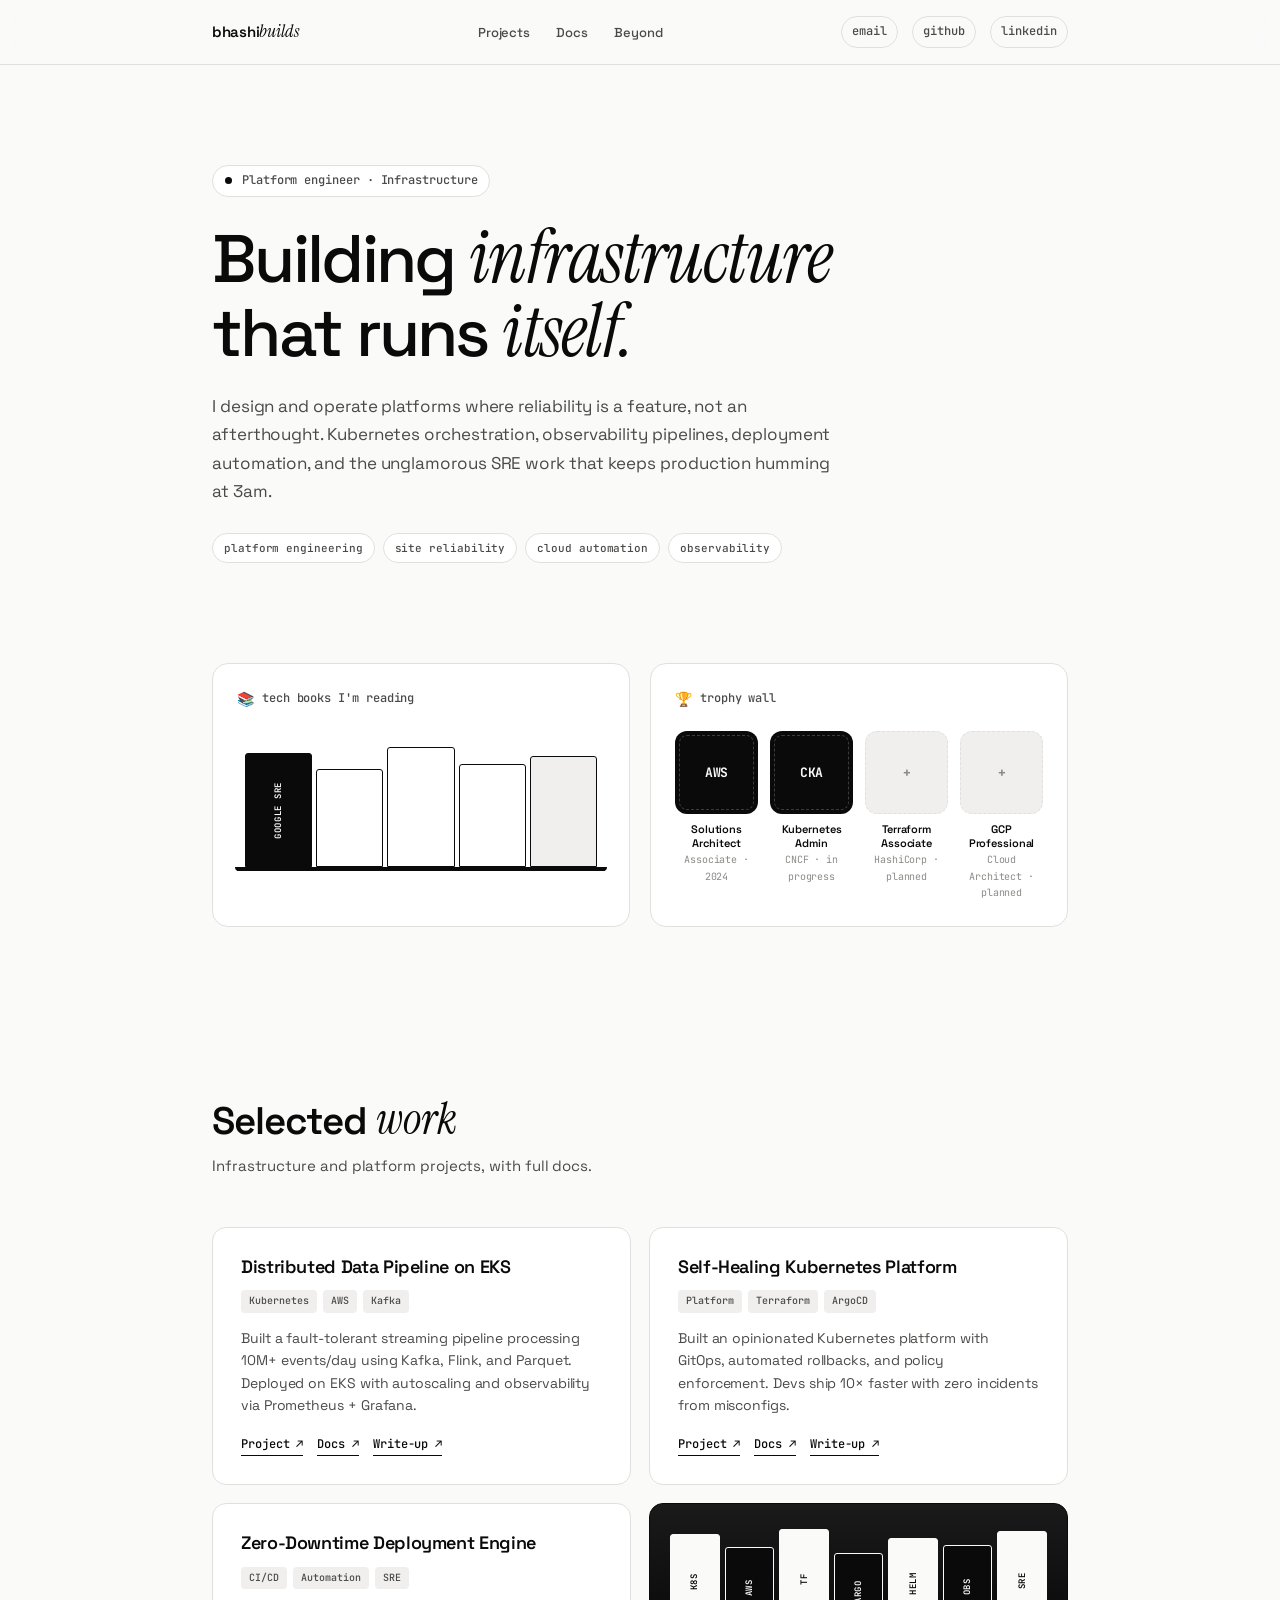
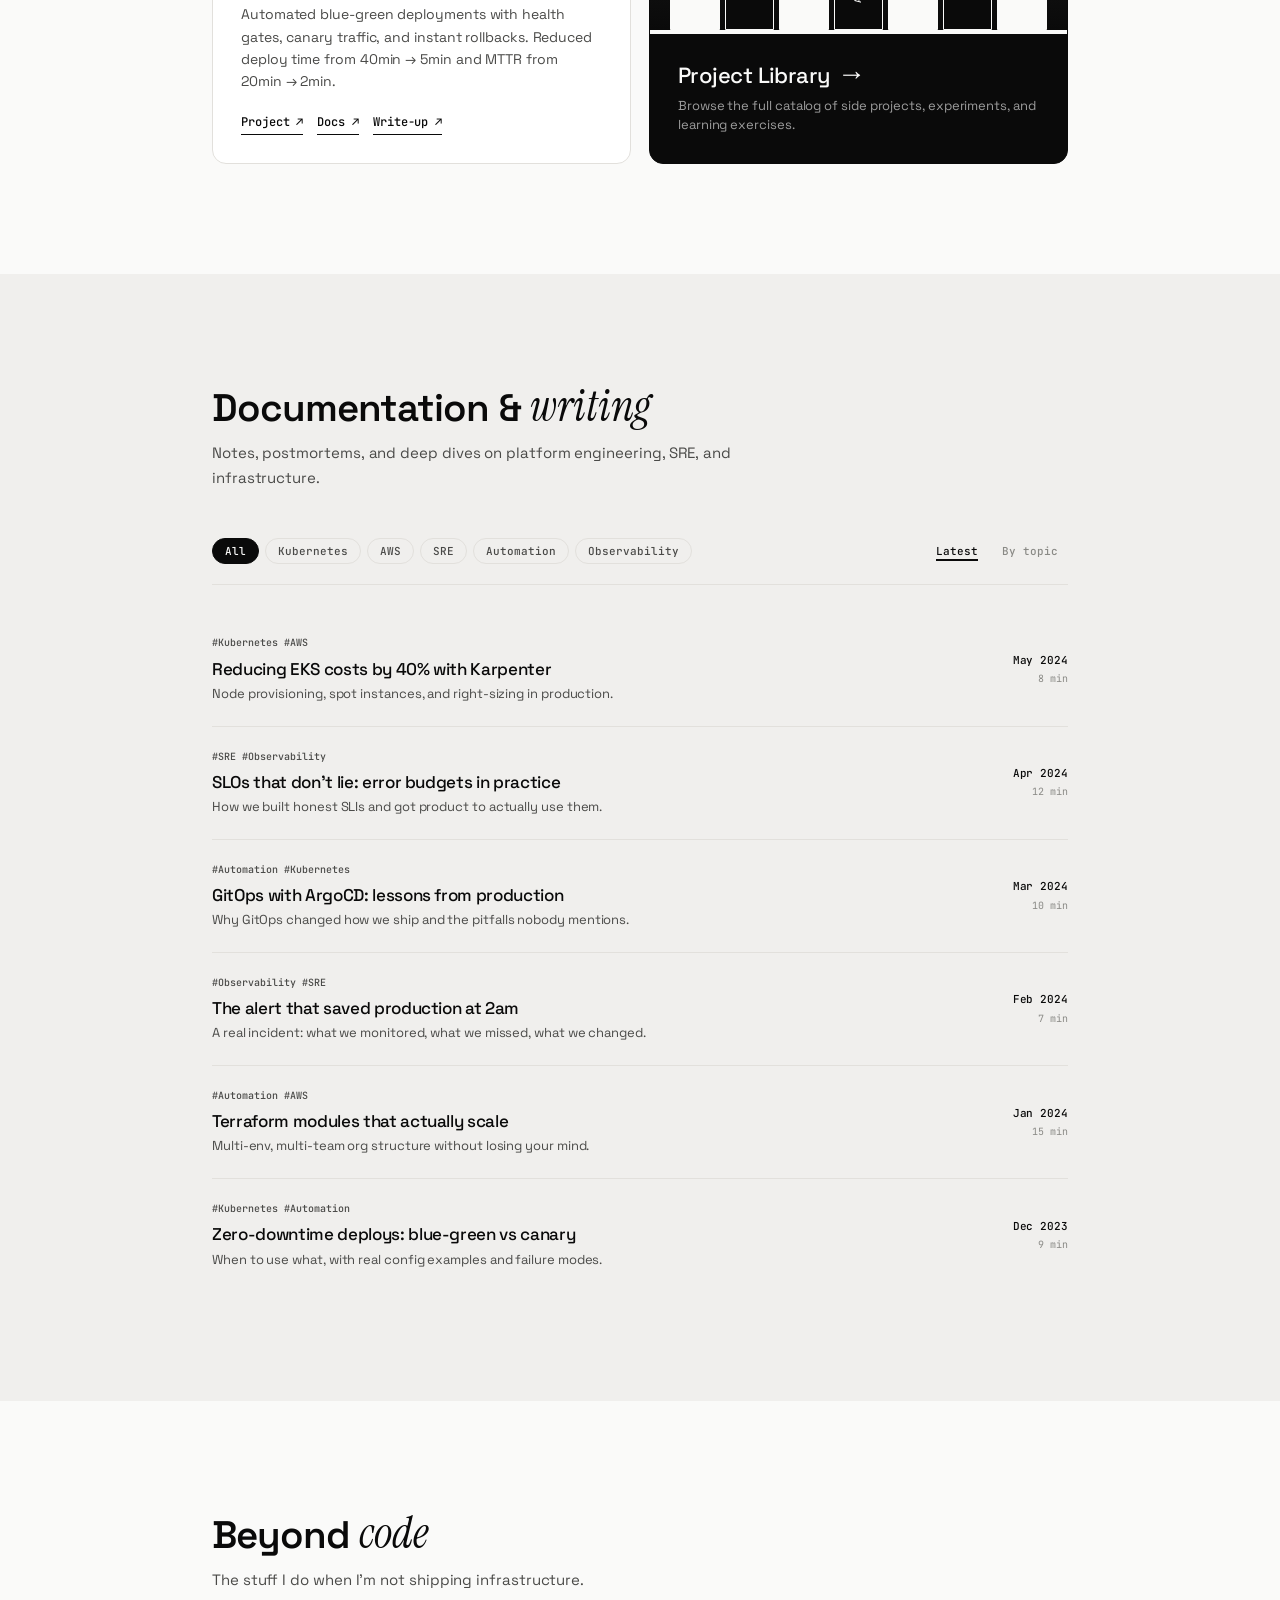
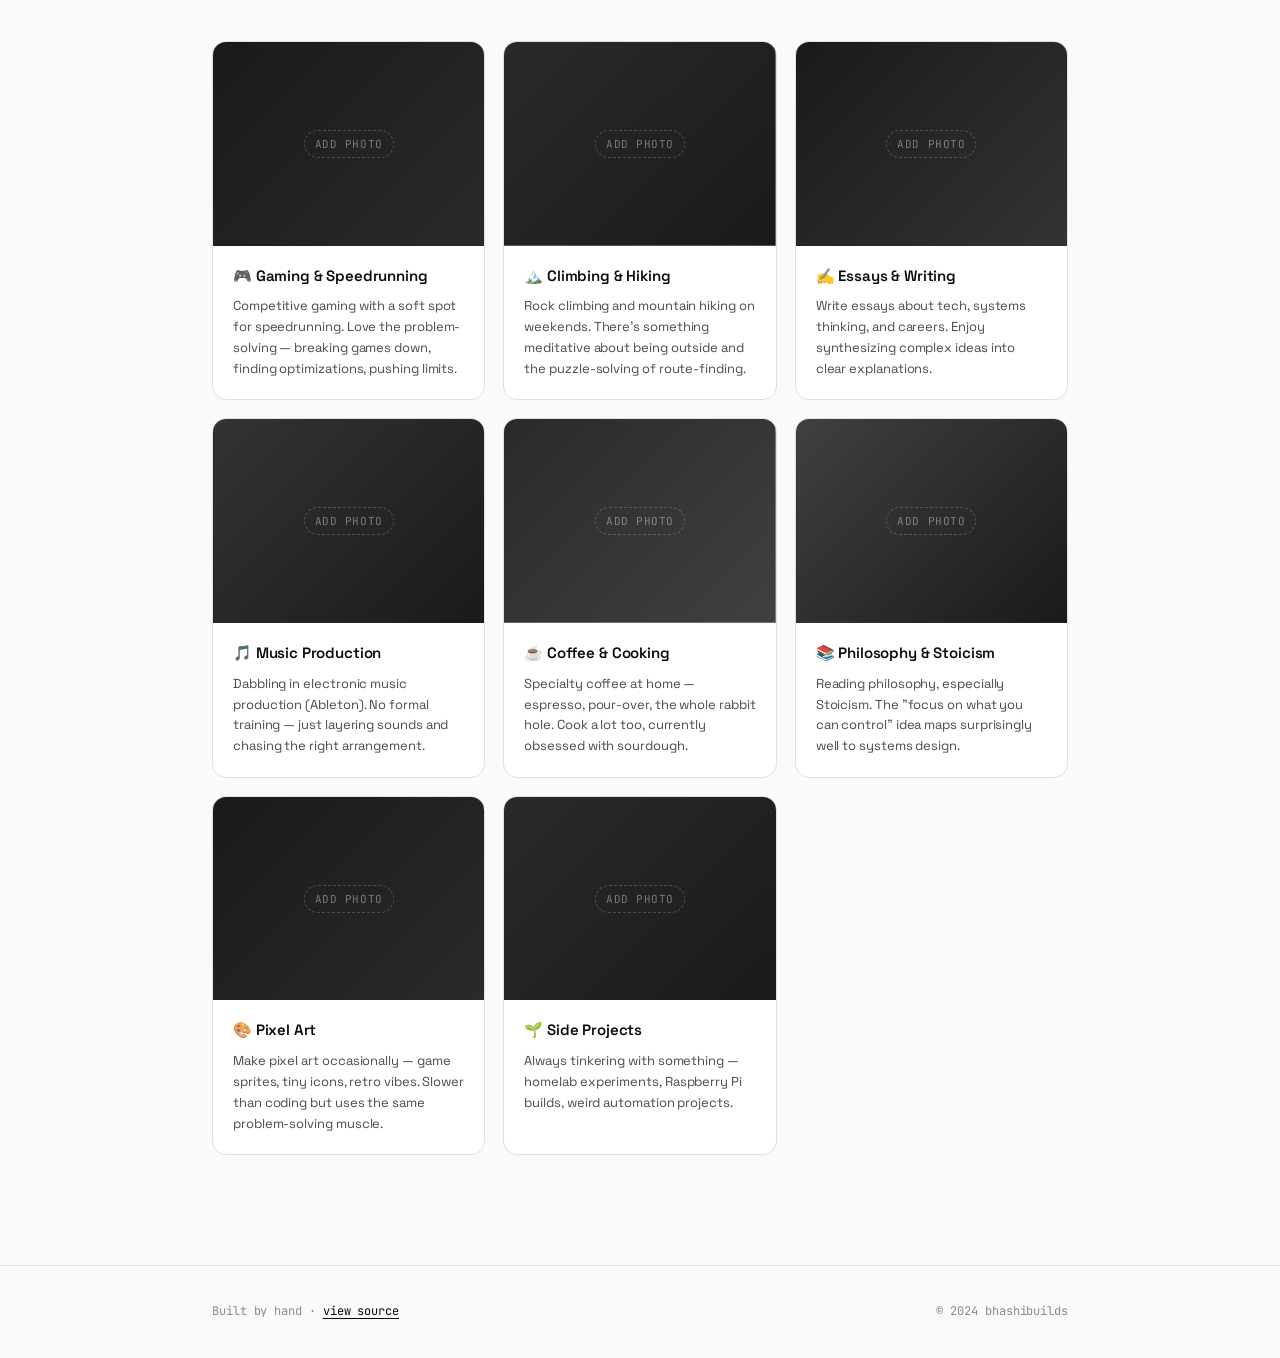
==== commit 0e876fa1: "Update bookshelf titles and clear card footer in highlights section" ====
--- a/index.html
+++ b/index.html
@@ -66,22 +66,22 @@
           </div>
           <div class="bookshelf">
             <div class="shelf-book" style="--height: 90%; --shade: 1;">
-              <span class="book-spine">DDIA</span>
+              <span class="book-spine">Google SRE</span>
             </div>
             <div class="shelf-book" style="--height: 78%; --shade: 2;">
-              <span class="book-spine">Google SRE</span>
+              <span class="book-spine"></span>
             </div>
             <div class="shelf-book" style="--height: 95%; --shade: 3;">
-              <span class="book-spine">The Phoenix Project</span>
+              <span class="book-spine"></span>
             </div>
             <div class="shelf-book" style="--height: 82%; --shade: 4;">
-              <span class="book-spine">Kubernetes Patterns</span>
+              <span class="book-spine"></span>
             </div>
             <div class="shelf-book" style="--height: 88%; --shade: 5;">
-              <span class="book-spine">Accelerate</span>
-            </div>
-          </div>
-          <p class="card-footer">Designing Data-Intensive Apps · Google SRE · The Phoenix Project · Kubernetes Patterns · Accelerate</p>
+              <span class="book-spine"></span>
+            </div>
+          </div>
+          <p class="card-footer"></p>
         </div>
 
         <!-- CERT WALL -->
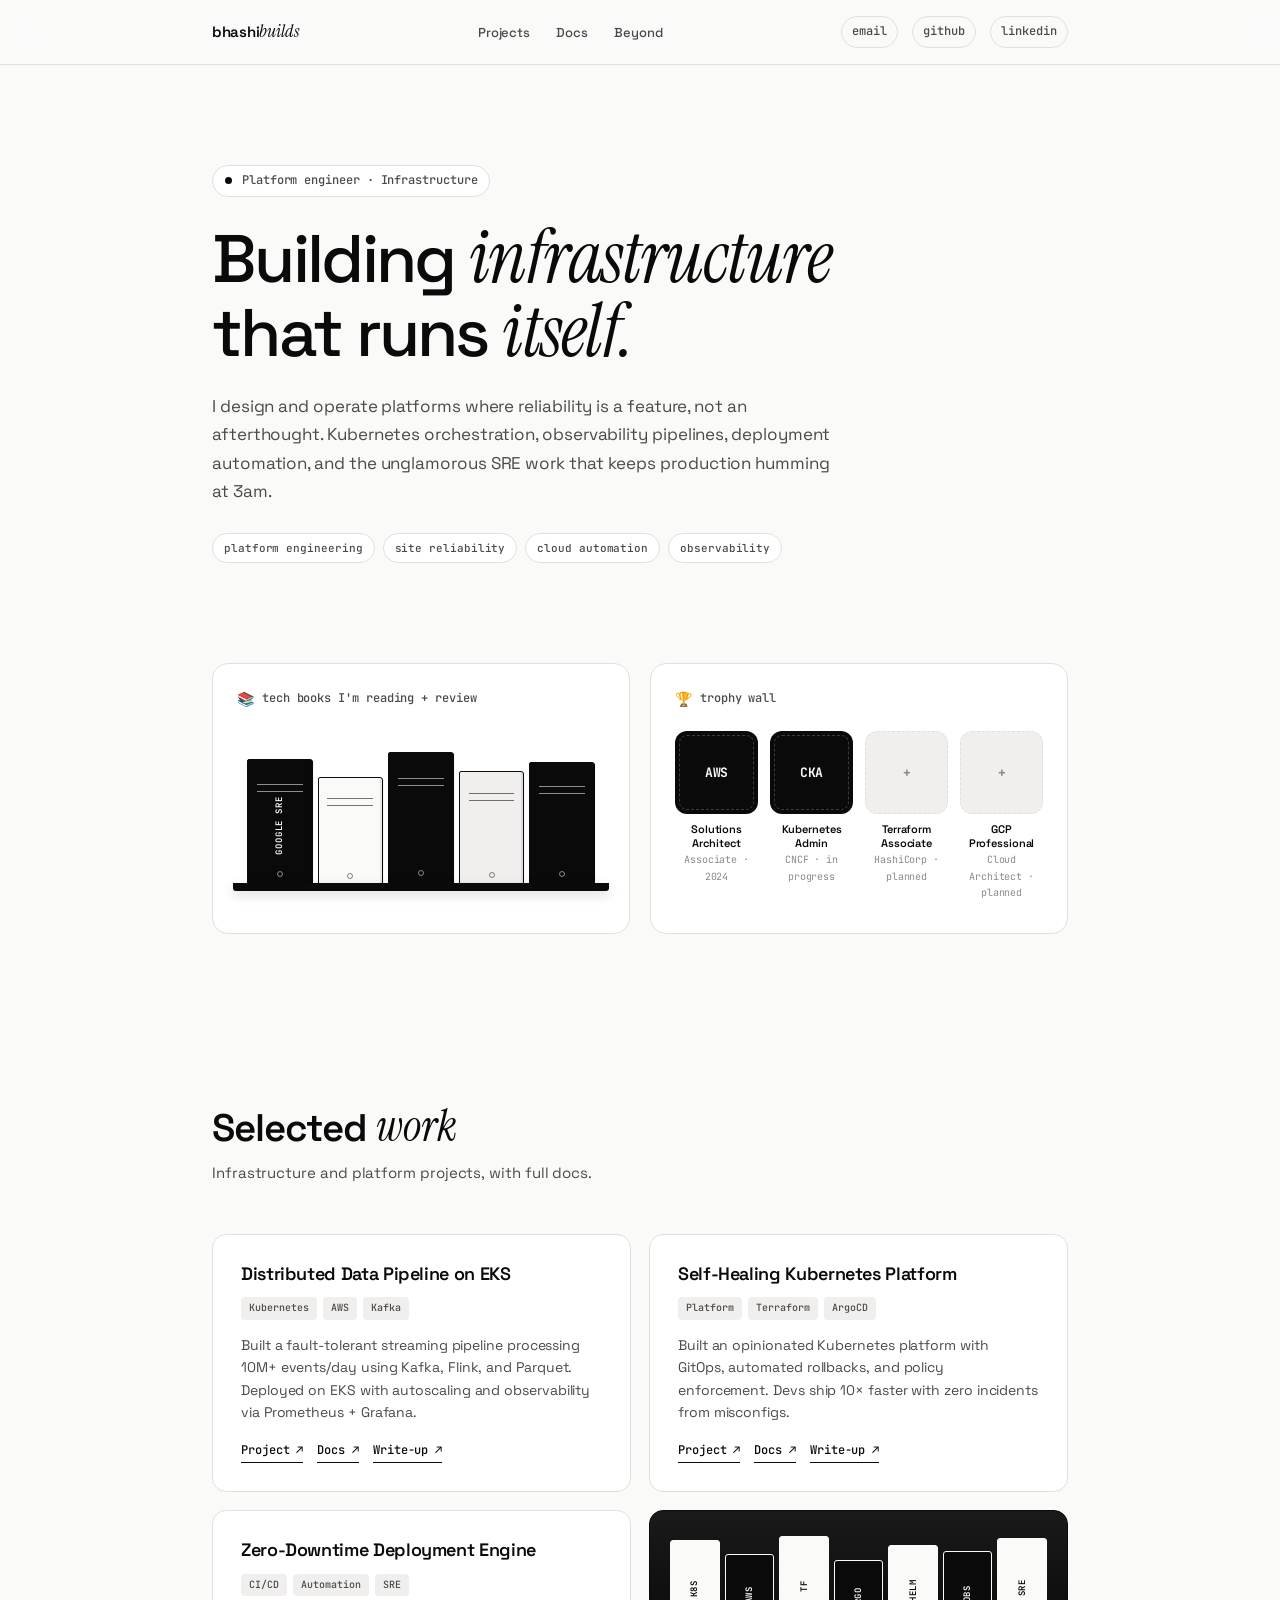
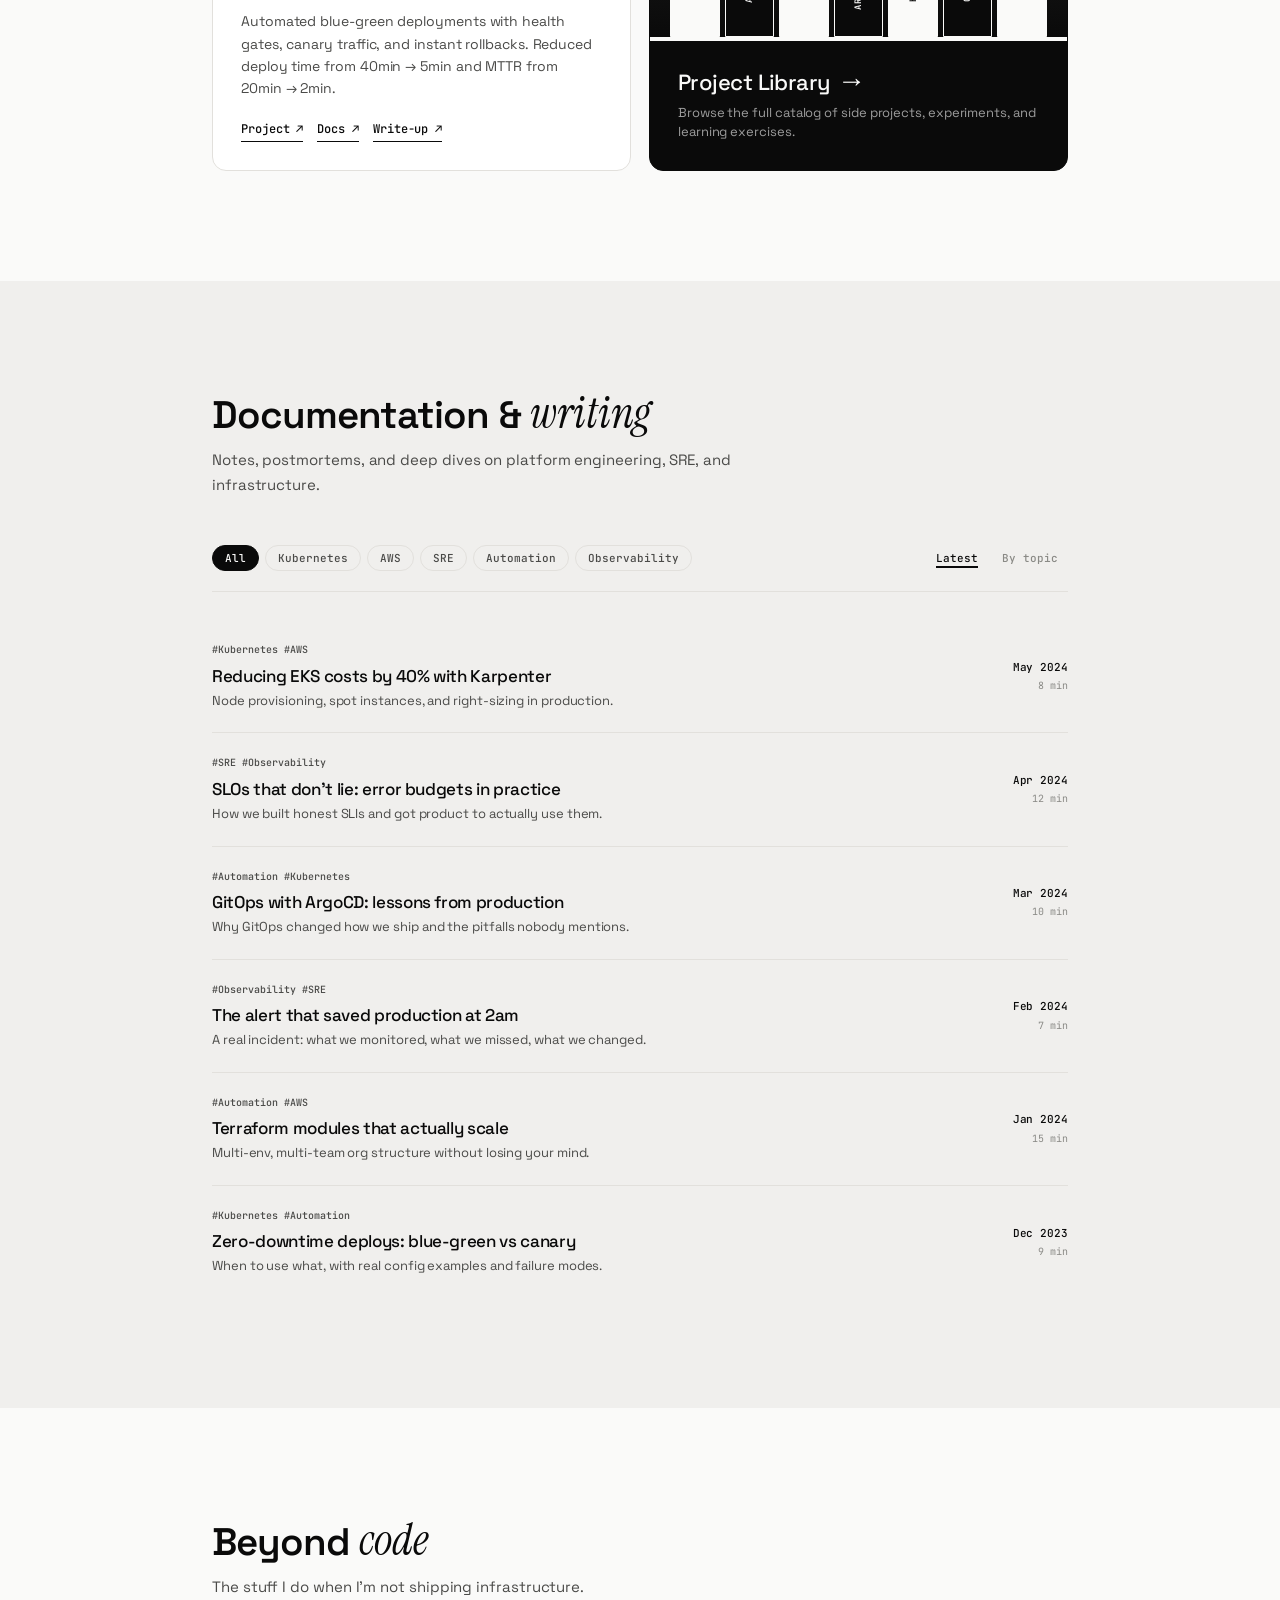
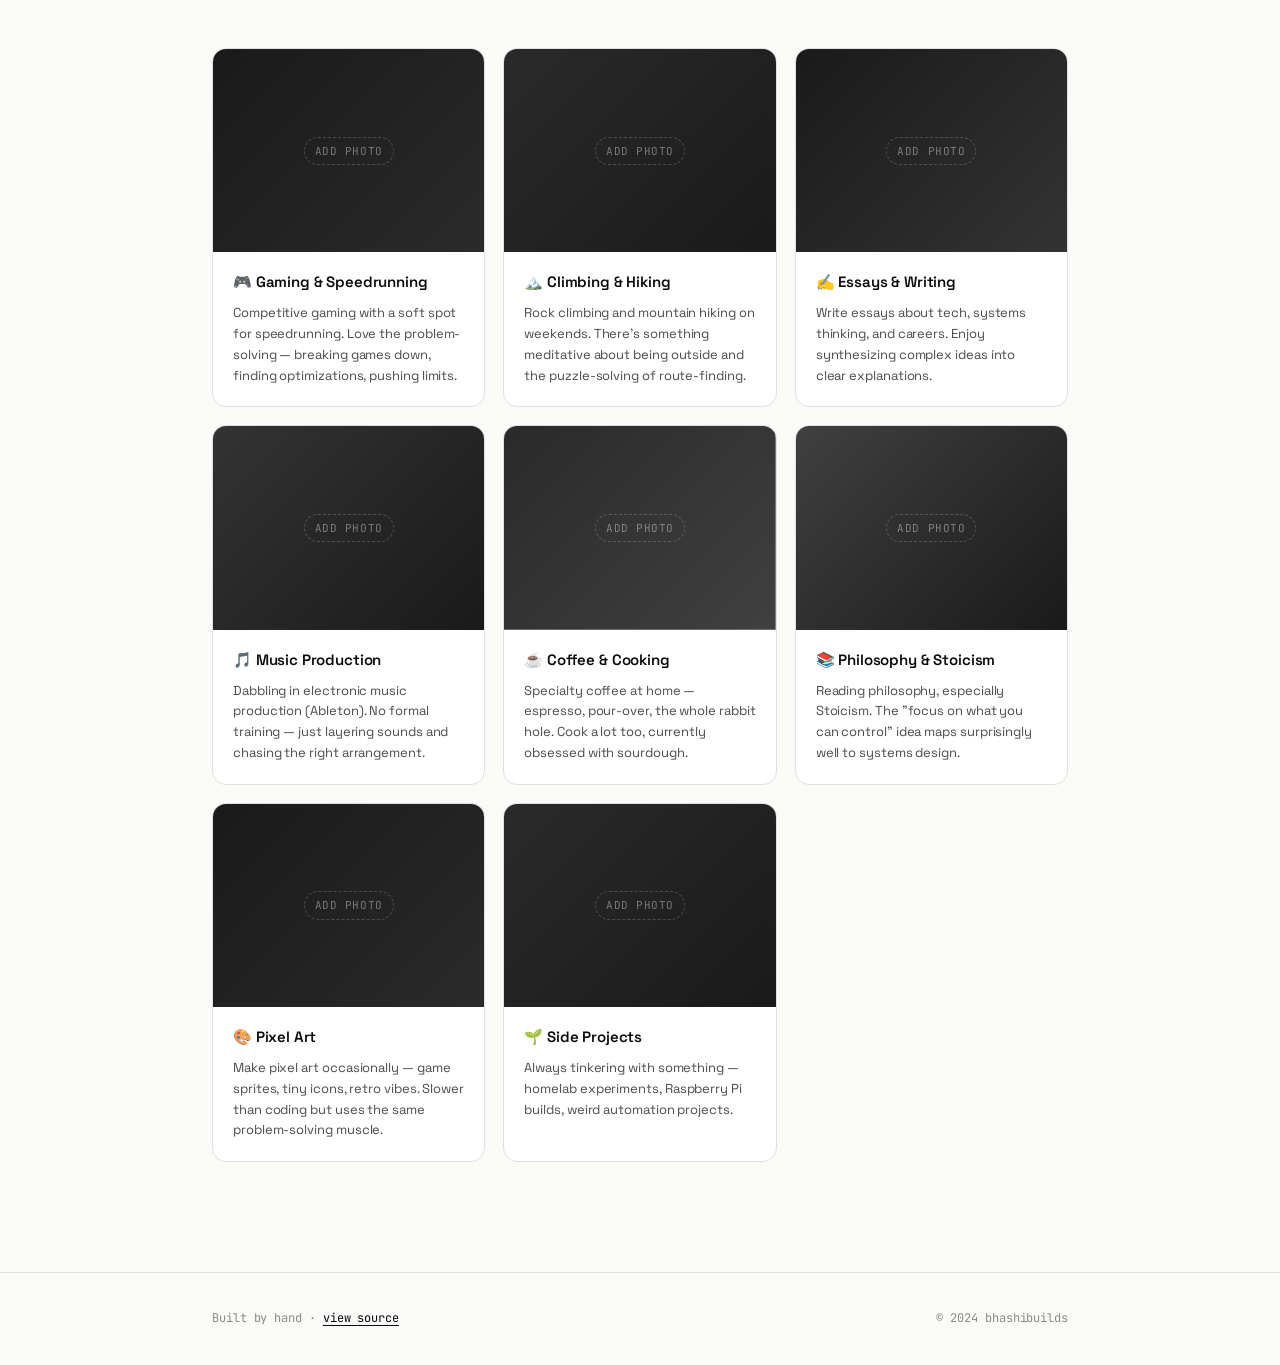
==== commit 942990f2: "Update bookshelf label to include reviews Co-Authored-By: Claude Sonnet 4.6 <noreply@anthropic.com>" ====
--- a/index.html
+++ b/index.html
@@ -62,7 +62,7 @@
         <div class="highlight-card">
           <div class="card-label">
             <span class="card-icon">📚</span>
-            <span>tech books I'm reading</span>
+            <span>tech books I'm reading + review</span>
           </div>
           <div class="bookshelf">
             <div class="shelf-book" style="--height: 90%; --shade: 1;">
--- a/style.css
+++ b/style.css
@@ -255,22 +255,22 @@
 .bookshelf {
   display: flex;
   align-items: flex-end;
-  gap: 4px;
-  height: 140px;
-  padding: 10px 8px 0;
-  border-bottom: 4px solid var(--text);
+  gap: 5px;
+  height: 160px;
+  padding: 14px 10px 0;
   position: relative;
 }
 
 .bookshelf::after {
   content: '';
   position: absolute;
-  bottom: -4px;
-  left: -2px;
-  right: -2px;
-  height: 4px;
+  bottom: 0;
+  left: -4px;
+  right: -4px;
+  height: 8px;
   background: var(--text);
-  border-radius: 0 0 4px 4px;
+  border-radius: 0 0 3px 3px;
+  box-shadow: 0 4px 12px rgba(0,0,0,0.15);
 }
 
 .shelf-book {
@@ -278,26 +278,64 @@
   height: var(--height, 80%);
   background: var(--card);
   border: 1.5px solid var(--text);
-  border-radius: 3px 3px 0 0;
+  border-radius: 2px 3px 0 0;
   position: relative;
   display: flex;
   align-items: center;
   justify-content: center;
   cursor: default;
-  transition: transform 0.2s ease;
+  transition: transform 0.25s cubic-bezier(0.34, 1.56, 0.64, 1);
   overflow: hidden;
-  min-width: 22px;
-}
-
-.shelf-book:nth-child(odd) { background: var(--text); }
-.shelf-book:nth-child(odd) .book-spine { color: var(--bg); }
-.shelf-book:nth-child(3) { background: var(--card); }
-.shelf-book:nth-child(3) .book-spine { color: var(--text); }
-.shelf-book:nth-child(5) { background: var(--bg-alt); }
-.shelf-book:nth-child(5) .book-spine { color: var(--text); }
+  min-width: 30px;
+  box-shadow: inset -2px 0 0 rgba(0,0,0,0.08), 1px 0 0 rgba(0,0,0,0.04);
+}
+
+/* Top decorative band */
+.shelf-book::before {
+  content: '';
+  position: absolute;
+  top: 18%;
+  left: 14%;
+  right: 14%;
+  height: 8px;
+  border-top: 1.5px solid currentColor;
+  border-bottom: 1.5px solid currentColor;
+  opacity: 0.55;
+  pointer-events: none;
+}
+
+/* Bottom decorative dot/imprint */
+.shelf-book::after {
+  content: '';
+  position: absolute;
+  bottom: 10%;
+  left: 50%;
+  transform: translateX(-50%);
+  width: 6px;
+  height: 6px;
+  border: 1.5px solid currentColor;
+  border-radius: 50%;
+  opacity: 0.5;
+  pointer-events: none;
+}
+
+/* Color variants — alternating dark/light spines */
+.shelf-book:nth-child(1) { background: var(--text); color: var(--bg); }
+.shelf-book:nth-child(2) { background: var(--bg); color: var(--text); }
+.shelf-book:nth-child(3) { background: var(--text); color: var(--bg); }
+.shelf-book:nth-child(4) { background: var(--bg-alt); color: var(--text); }
+.shelf-book:nth-child(5) { background: var(--text); color: var(--bg); }
+
+.shelf-book:nth-child(1) .book-spine,
+.shelf-book:nth-child(3) .book-spine,
+.shelf-book:nth-child(5) .book-spine { color: var(--bg); }
+
+.shelf-book:nth-child(2) .book-spine,
+.shelf-book:nth-child(4) .book-spine { color: var(--text); }
 
 .shelf-book:hover {
-  transform: translateY(-6px) rotate(-1deg);
+  transform: translateY(-8px);
+  z-index: 2;
 }
 
 .book-spine {
@@ -306,9 +344,10 @@
   font-size: 9px;
   font-weight: 600;
   font-family: 'JetBrains Mono', monospace;
-  letter-spacing: 0.08em;
+  letter-spacing: 0.1em;
   text-transform: uppercase;
   white-space: nowrap;
+  padding: 4px 0;
 }
 
 /* Trophy Wall */
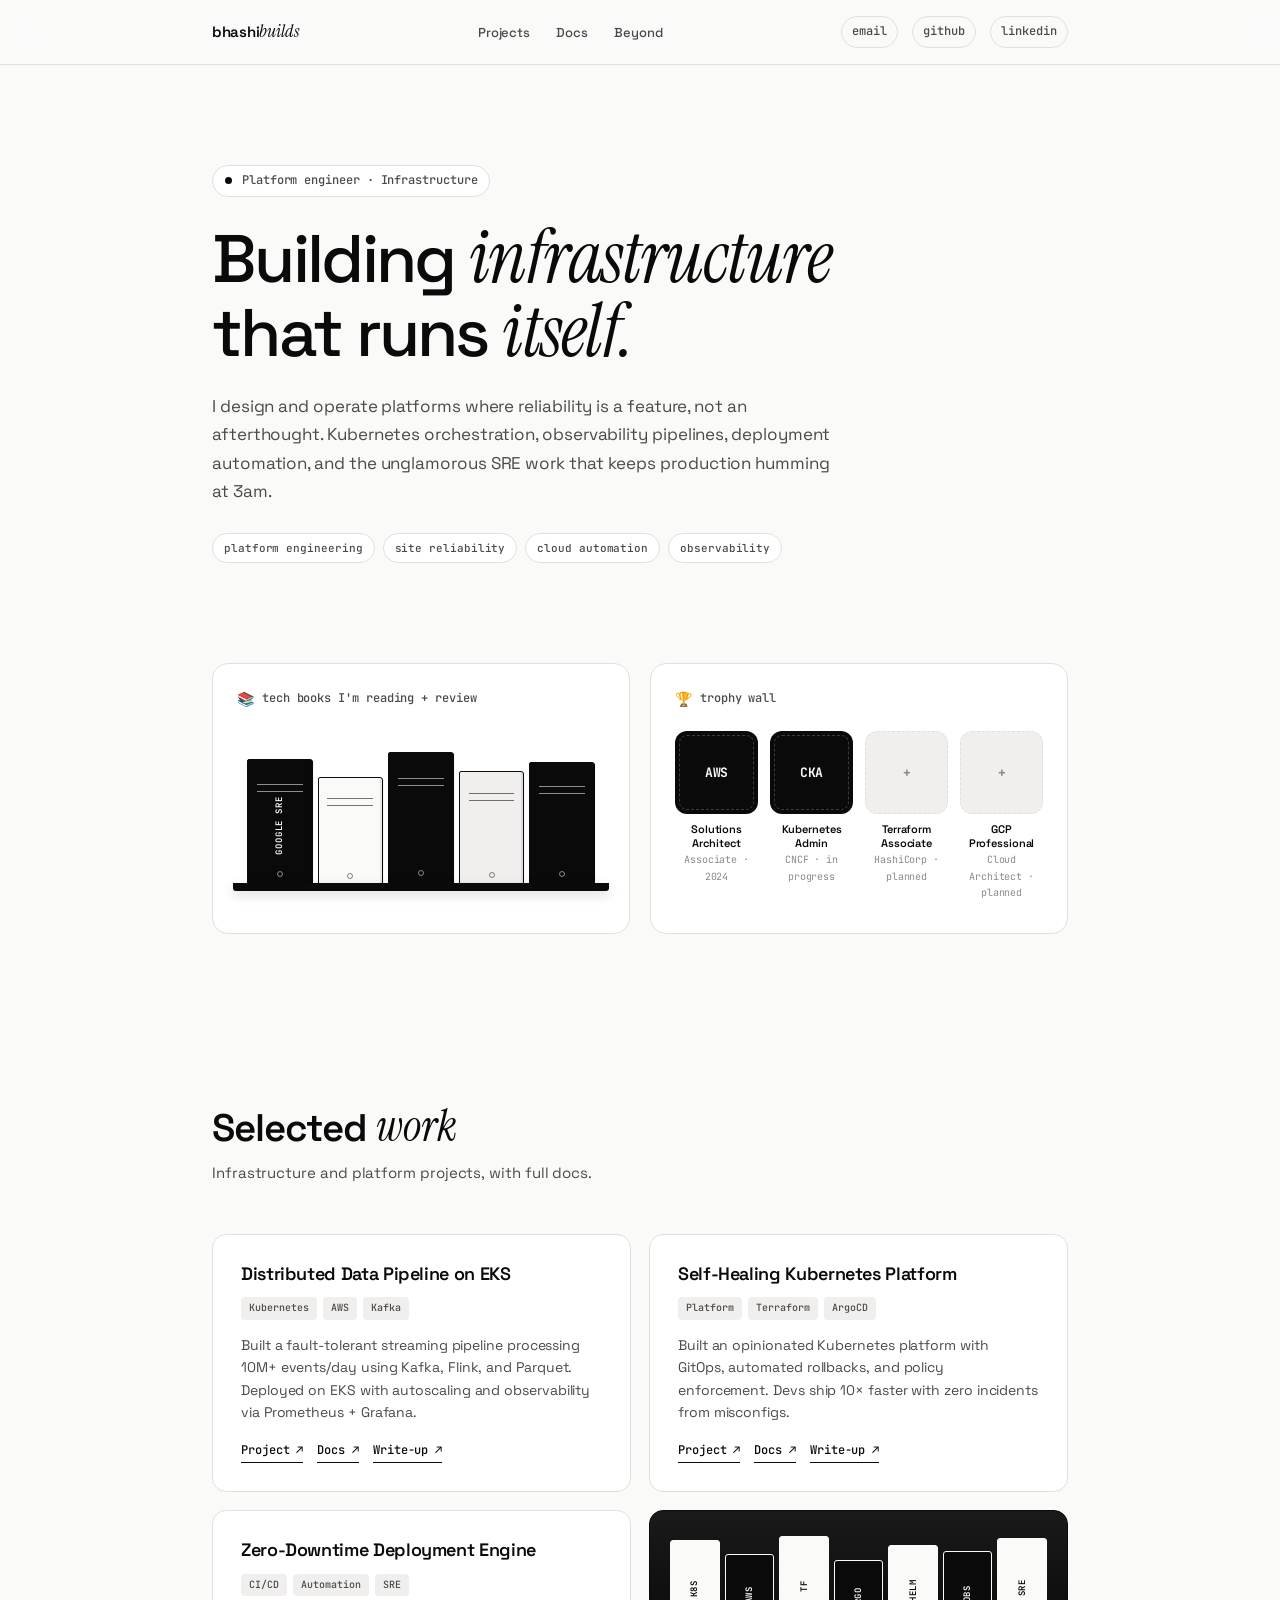
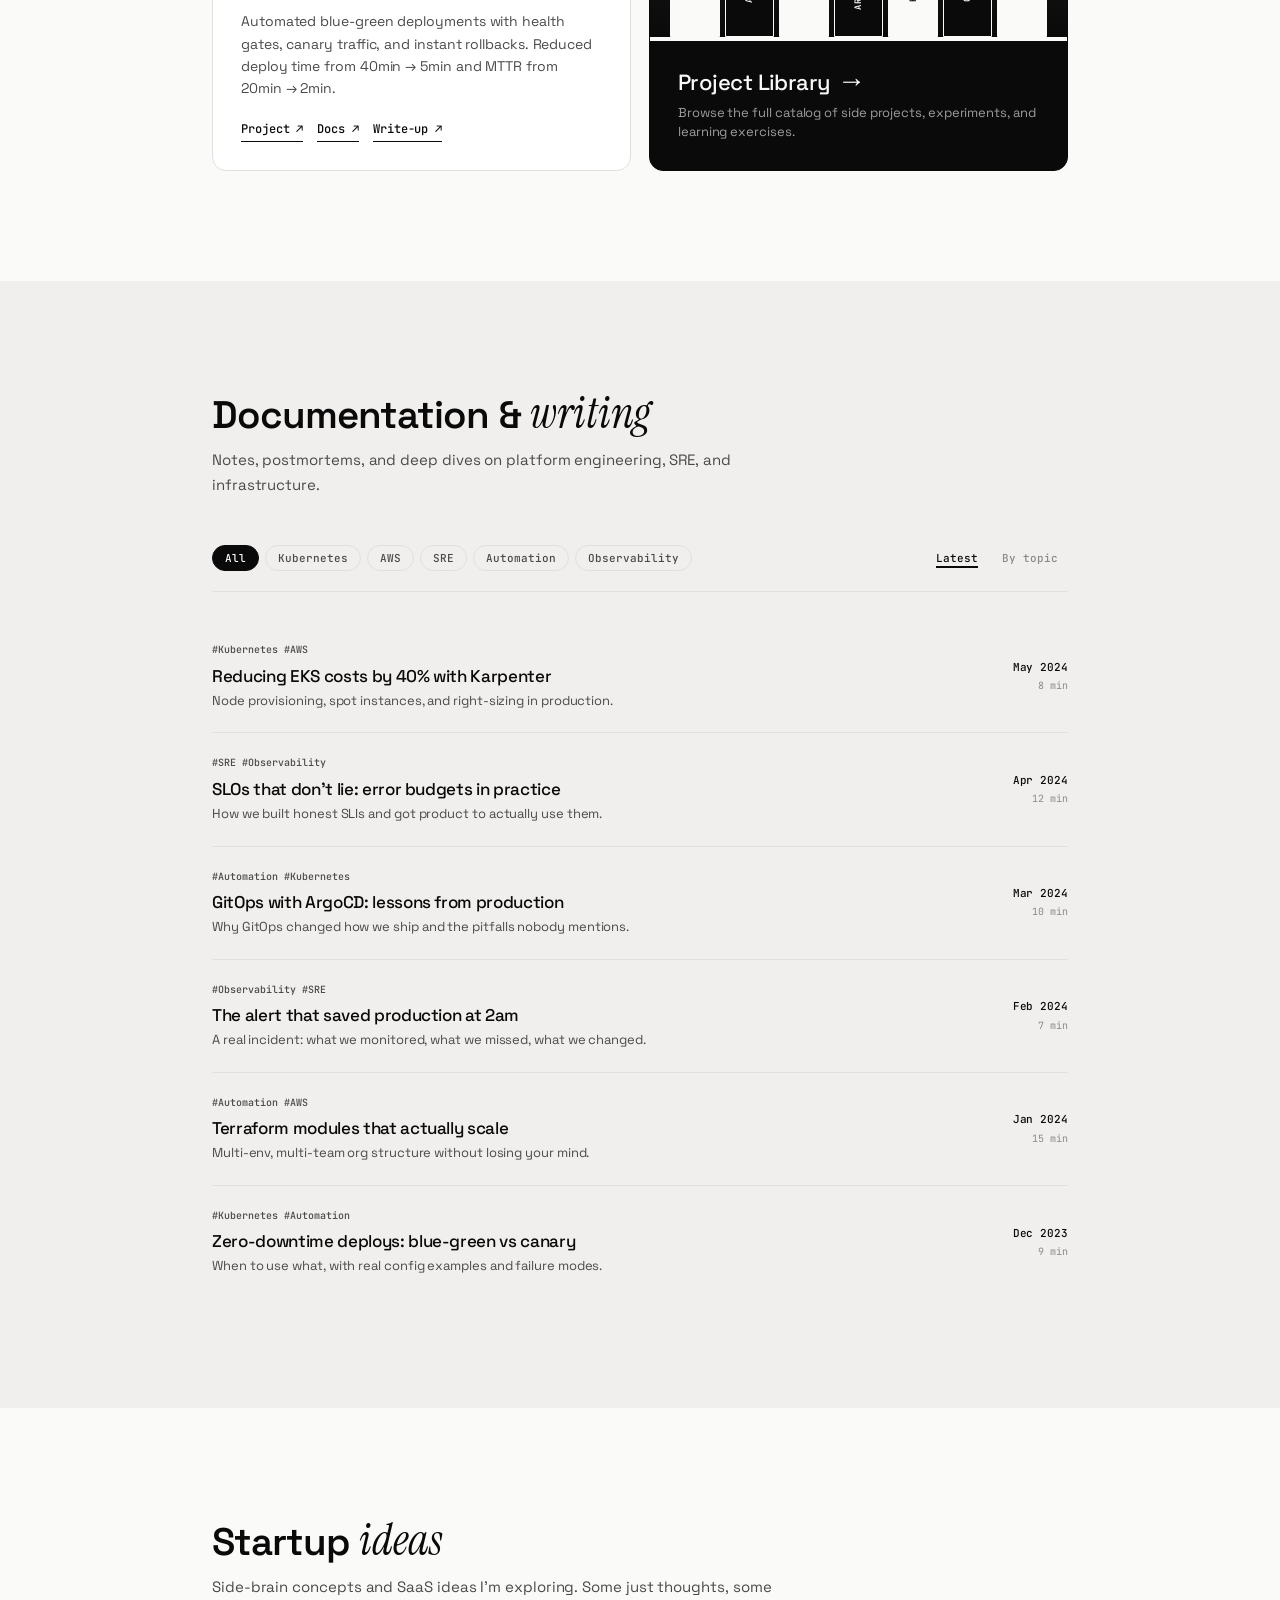
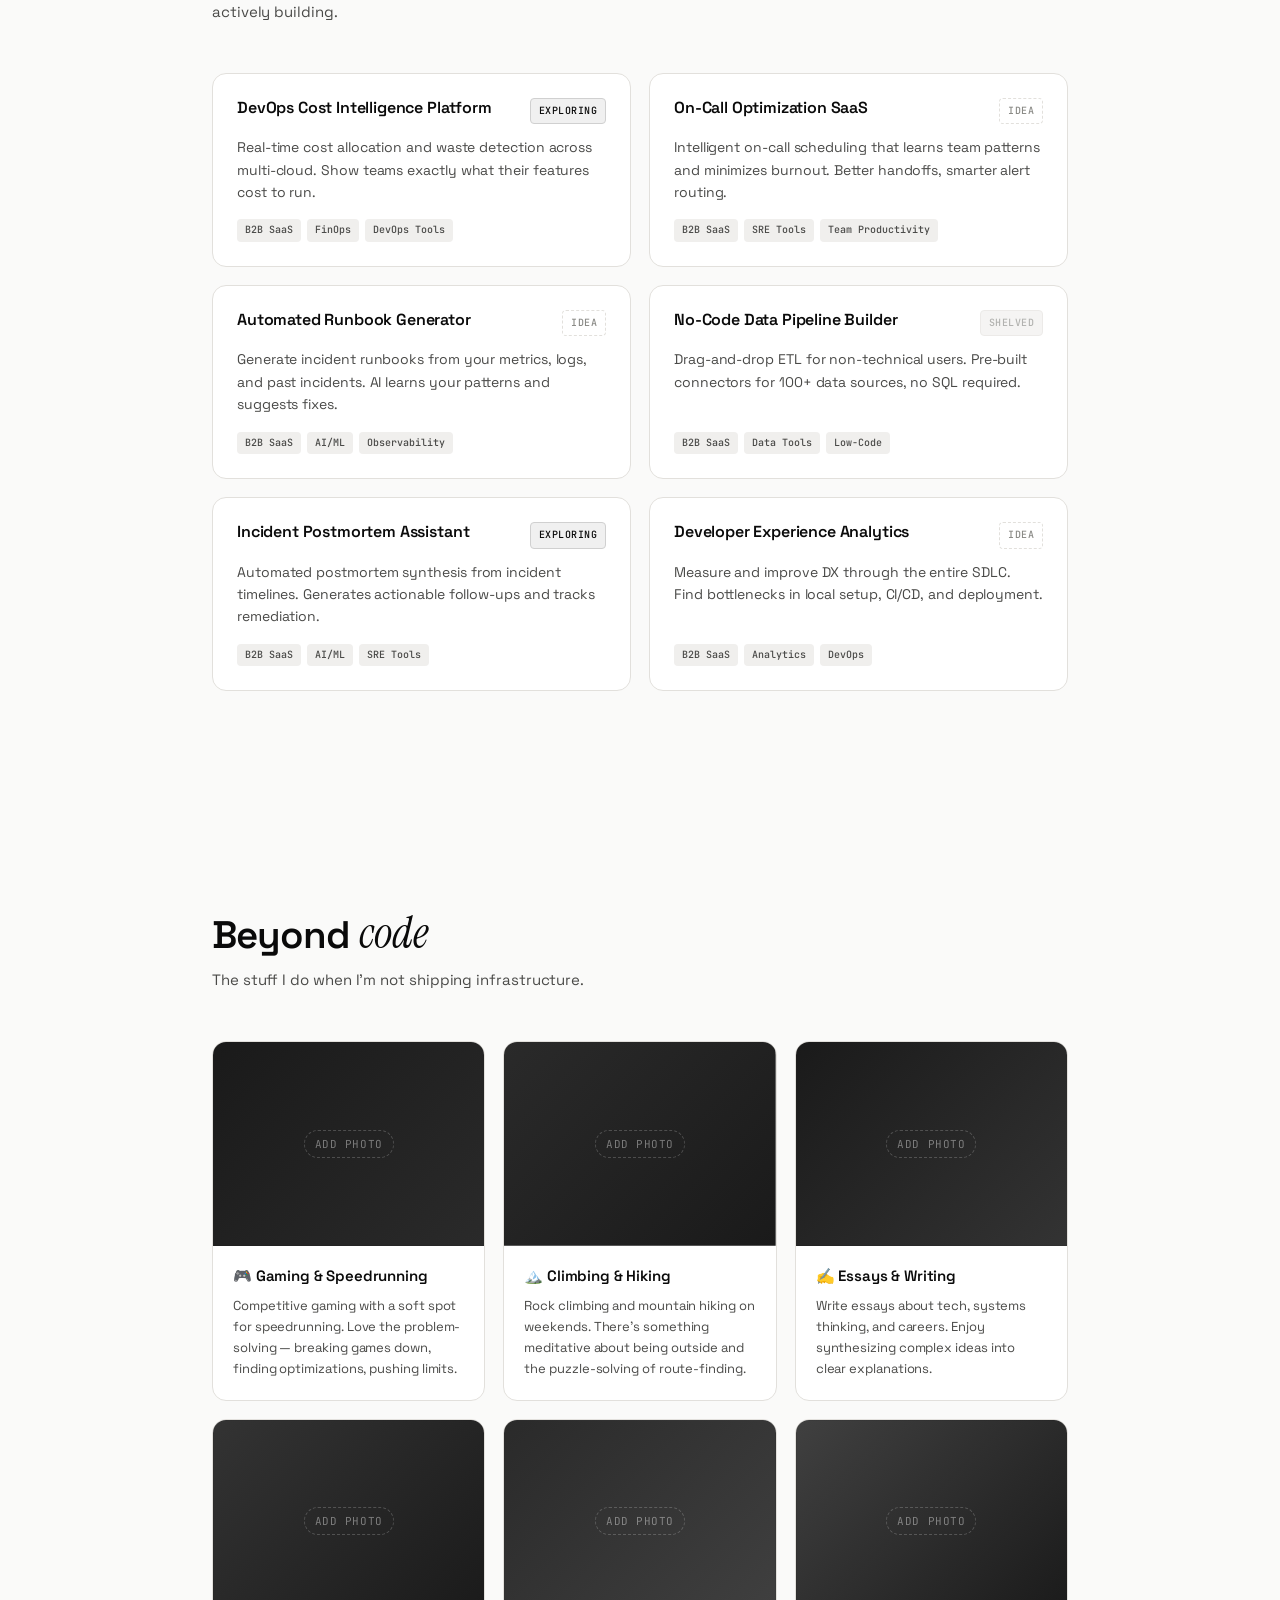
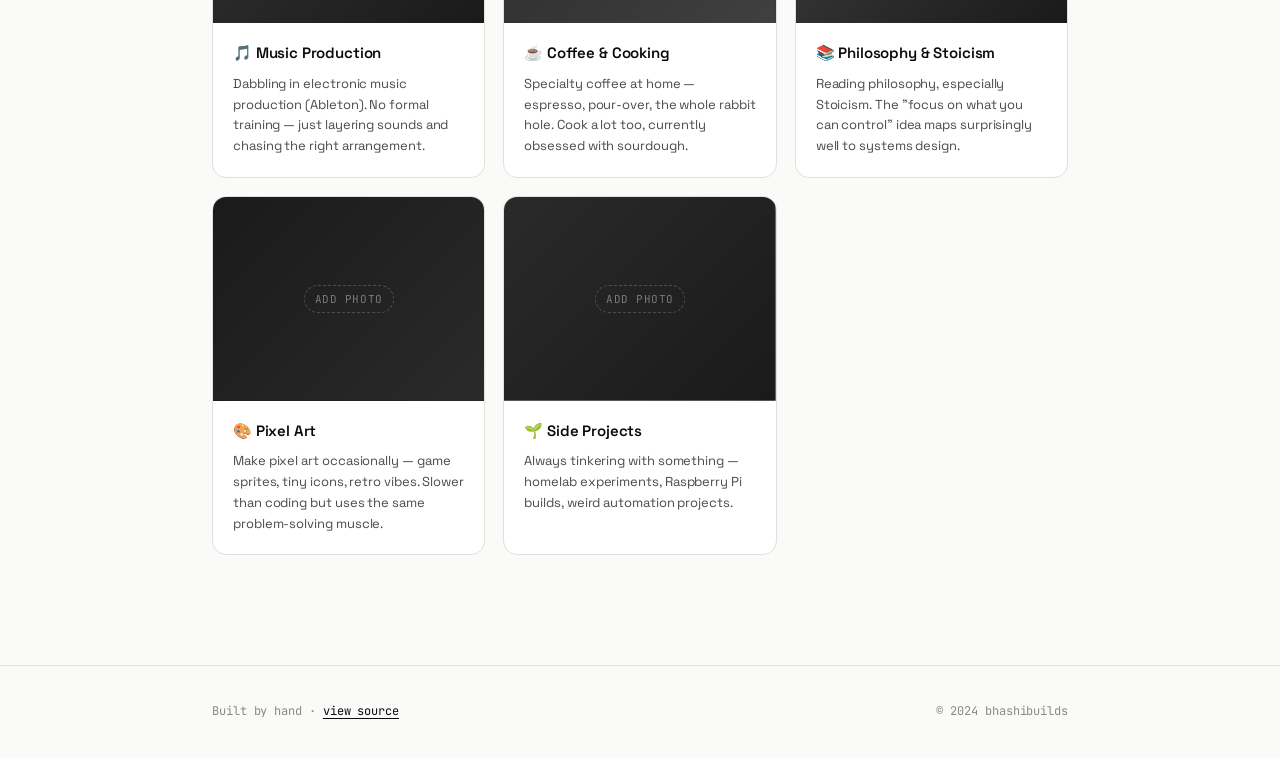
==== commit aa7c64e9: "Add Startup/SaaS Ideas section after Docs - 6 idea cards with title, status, description, and tags -" ====
--- a/index.html
+++ b/index.html
@@ -311,6 +311,96 @@
     </div>
   </section>
 
+  <!-- STARTUP IDEAS -->
+  <section class="section" id="ideas">
+    <div class="container">
+      <h2 class="section-title">Startup <em>ideas</em></h2>
+      <p class="section-desc">Side-brain concepts and SaaS ideas I'm exploring. Some just thoughts, some actively building.</p>
+
+      <div class="ideas-grid">
+
+        <div class="idea-card">
+          <div class="idea-header">
+            <h4 class="idea-title">DevOps Cost Intelligence Platform</h4>
+            <span class="idea-status idea-status-active">exploring</span>
+          </div>
+          <p class="idea-desc">Real-time cost allocation and waste detection across multi-cloud. Show teams exactly what their features cost to run.</p>
+          <div class="idea-tags">
+            <span class="idea-tag">B2B SaaS</span>
+            <span class="idea-tag">FinOps</span>
+            <span class="idea-tag">DevOps Tools</span>
+          </div>
+        </div>
+
+        <div class="idea-card">
+          <div class="idea-header">
+            <h4 class="idea-title">On-Call Optimization SaaS</h4>
+            <span class="idea-status idea-status-idea">idea</span>
+          </div>
+          <p class="idea-desc">Intelligent on-call scheduling that learns team patterns and minimizes burnout. Better handoffs, smarter alert routing.</p>
+          <div class="idea-tags">
+            <span class="idea-tag">B2B SaaS</span>
+            <span class="idea-tag">SRE Tools</span>
+            <span class="idea-tag">Team Productivity</span>
+          </div>
+        </div>
+
+        <div class="idea-card">
+          <div class="idea-header">
+            <h4 class="idea-title">Automated Runbook Generator</h4>
+            <span class="idea-status idea-status-idea">idea</span>
+          </div>
+          <p class="idea-desc">Generate incident runbooks from your metrics, logs, and past incidents. AI learns your patterns and suggests fixes.</p>
+          <div class="idea-tags">
+            <span class="idea-tag">B2B SaaS</span>
+            <span class="idea-tag">AI/ML</span>
+            <span class="idea-tag">Observability</span>
+          </div>
+        </div>
+
+        <div class="idea-card">
+          <div class="idea-header">
+            <h4 class="idea-title">No-Code Data Pipeline Builder</h4>
+            <span class="idea-status idea-status-shelved">shelved</span>
+          </div>
+          <p class="idea-desc">Drag-and-drop ETL for non-technical users. Pre-built connectors for 100+ data sources, no SQL required.</p>
+          <div class="idea-tags">
+            <span class="idea-tag">B2B SaaS</span>
+            <span class="idea-tag">Data Tools</span>
+            <span class="idea-tag">Low-Code</span>
+          </div>
+        </div>
+
+        <div class="idea-card">
+          <div class="idea-header">
+            <h4 class="idea-title">Incident Postmortem Assistant</h4>
+            <span class="idea-status idea-status-active">exploring</span>
+          </div>
+          <p class="idea-desc">Automated postmortem synthesis from incident timelines. Generates actionable follow-ups and tracks remediation.</p>
+          <div class="idea-tags">
+            <span class="idea-tag">B2B SaaS</span>
+            <span class="idea-tag">AI/ML</span>
+            <span class="idea-tag">SRE Tools</span>
+          </div>
+        </div>
+
+        <div class="idea-card">
+          <div class="idea-header">
+            <h4 class="idea-title">Developer Experience Analytics</h4>
+            <span class="idea-status idea-status-idea">idea</span>
+          </div>
+          <p class="idea-desc">Measure and improve DX through the entire SDLC. Find bottlenecks in local setup, CI/CD, and deployment.</p>
+          <div class="idea-tags">
+            <span class="idea-tag">B2B SaaS</span>
+            <span class="idea-tag">Analytics</span>
+            <span class="idea-tag">DevOps</span>
+          </div>
+        </div>
+
+      </div>
+    </div>
+  </section>
+
   <!-- BEYOND CODE -->
   <section class="section" id="fun">
     <div class="container">
--- a/style.css
+++ b/style.css
@@ -739,6 +739,101 @@
 
 .doc-item.hidden { display: none; }
 
+/* ── Startup Ideas ── */
+.ideas-grid {
+  display: grid;
+  grid-template-columns: repeat(auto-fill, minmax(300px, 1fr));
+  gap: 18px;
+}
+
+.idea-card {
+  background: var(--card);
+  border: 1px solid var(--border);
+  border-radius: 14px;
+  padding: 24px;
+  transition: all 0.2s;
+  display: flex;
+  flex-direction: column;
+}
+
+.idea-card:hover {
+  border-color: var(--text);
+  box-shadow: var(--shadow-pop);
+  transform: translateY(-2px);
+}
+
+.idea-header {
+  display: flex;
+  justify-content: space-between;
+  align-items: flex-start;
+  gap: 12px;
+  margin-bottom: 12px;
+}
+
+.idea-title {
+  font-size: 16px;
+  font-weight: 600;
+  letter-spacing: -0.01em;
+  line-height: 1.3;
+  flex: 1;
+}
+
+.idea-status {
+  font-family: 'JetBrains Mono', monospace;
+  font-size: 10px;
+  font-weight: 500;
+  letter-spacing: 0.05em;
+  text-transform: uppercase;
+  padding: 4px 8px;
+  border-radius: 4px;
+  white-space: nowrap;
+  flex-shrink: 0;
+}
+
+.idea-status-active {
+  background: #f0f0f0;
+  color: #0a0a0a;
+  border: 1px solid #d0d0d0;
+}
+
+.idea-status-idea {
+  background: transparent;
+  color: var(--text-mute);
+  border: 1px dashed var(--border);
+}
+
+.idea-status-shelved {
+  background: var(--bg-alt);
+  color: var(--text-mute);
+  border: 1px solid var(--border);
+  opacity: 0.65;
+}
+
+.idea-desc {
+  font-size: 14px;
+  color: var(--text-soft);
+  line-height: 1.6;
+  margin-bottom: 16px;
+  flex-grow: 1;
+}
+
+.idea-tags {
+  display: flex;
+  gap: 6px;
+  flex-wrap: wrap;
+}
+
+.idea-tag {
+  font-family: 'JetBrains Mono', monospace;
+  font-size: 10px;
+  font-weight: 500;
+  color: var(--text-soft);
+  background: var(--bg-alt);
+  padding: 3px 8px;
+  border-radius: 4px;
+  letter-spacing: 0;
+}
+
 /* ── Beyond Code (Fun) ── */
 .fun-grid {
   display: grid;
@@ -836,6 +931,7 @@
 @media (max-width: 860px) {
   .highlights-grid { grid-template-columns: 1fr; }
   .projects-grid { grid-template-columns: 1fr; }
+  .ideas-grid { grid-template-columns: 1fr; }
   .docs-controls { flex-direction: column; align-items: flex-start; }
   .nav-inner { gap: 12px; }
   .nav-links { gap: 14px; }
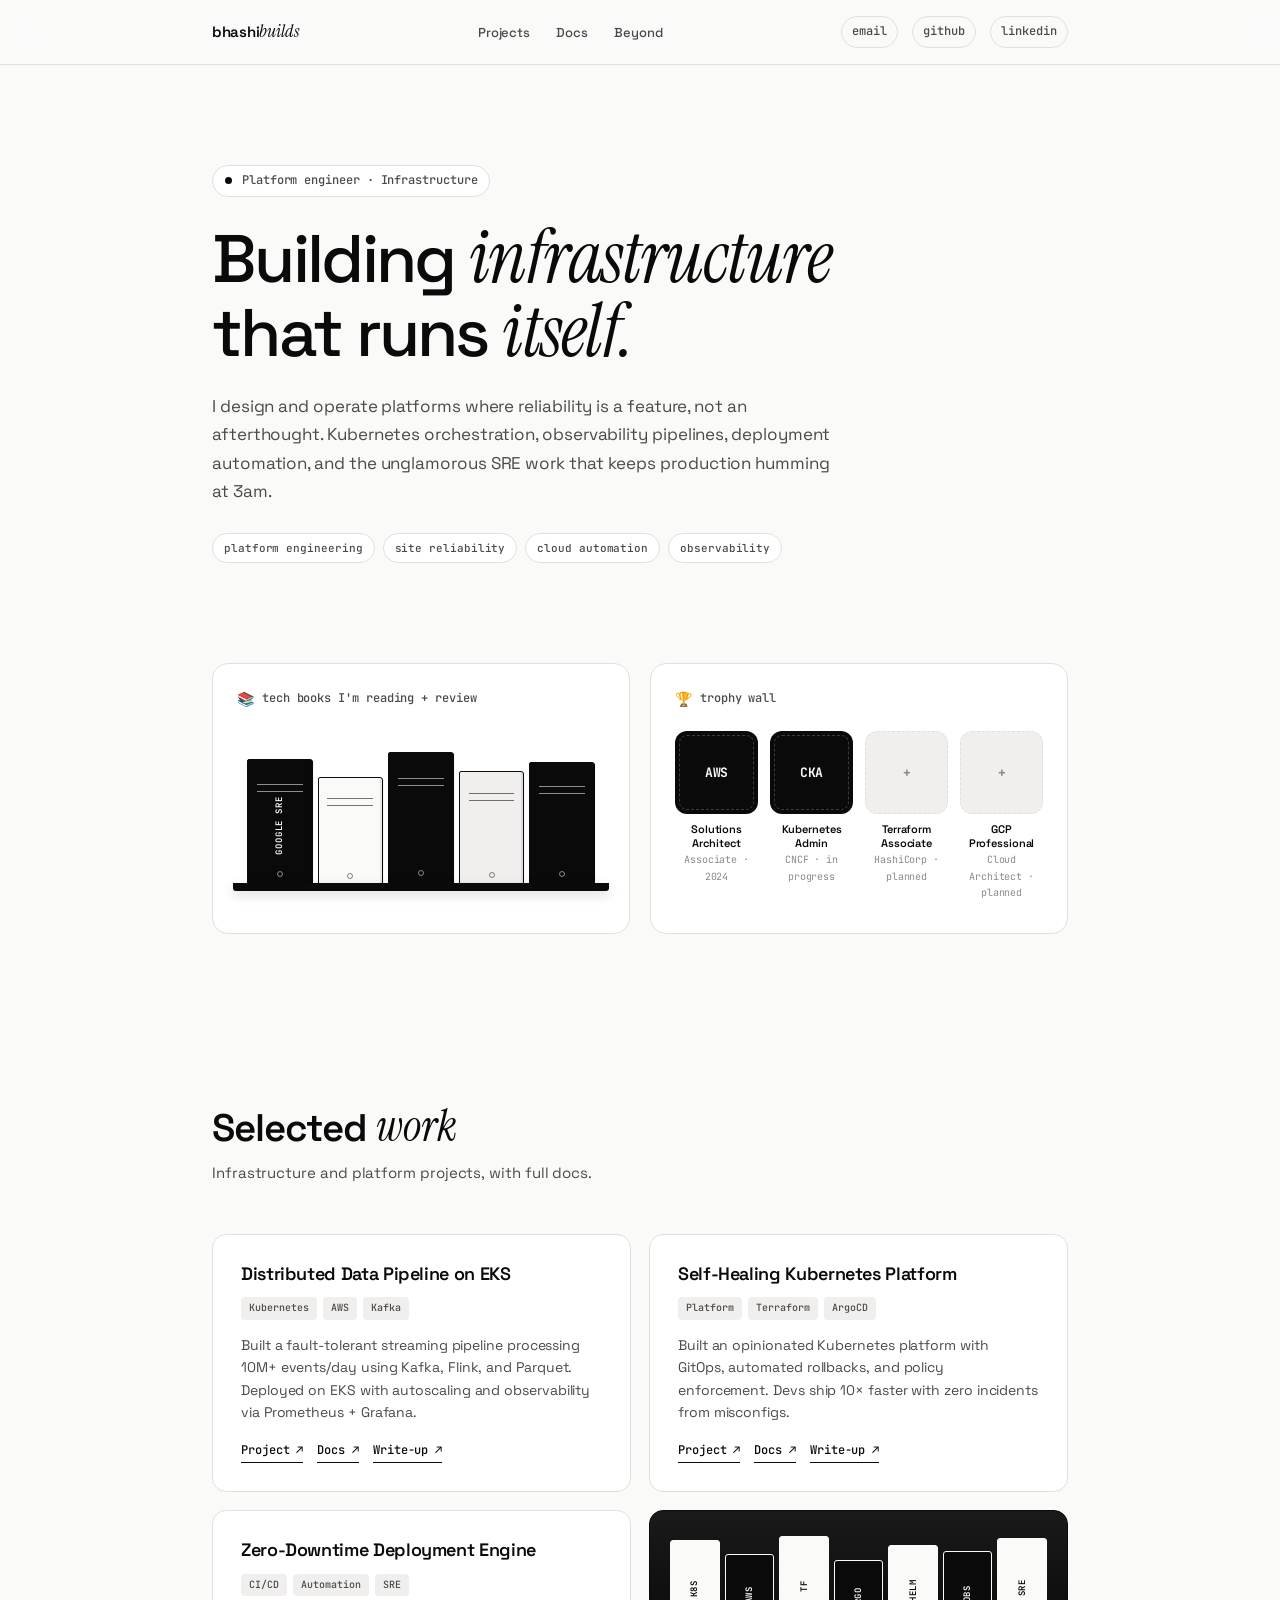
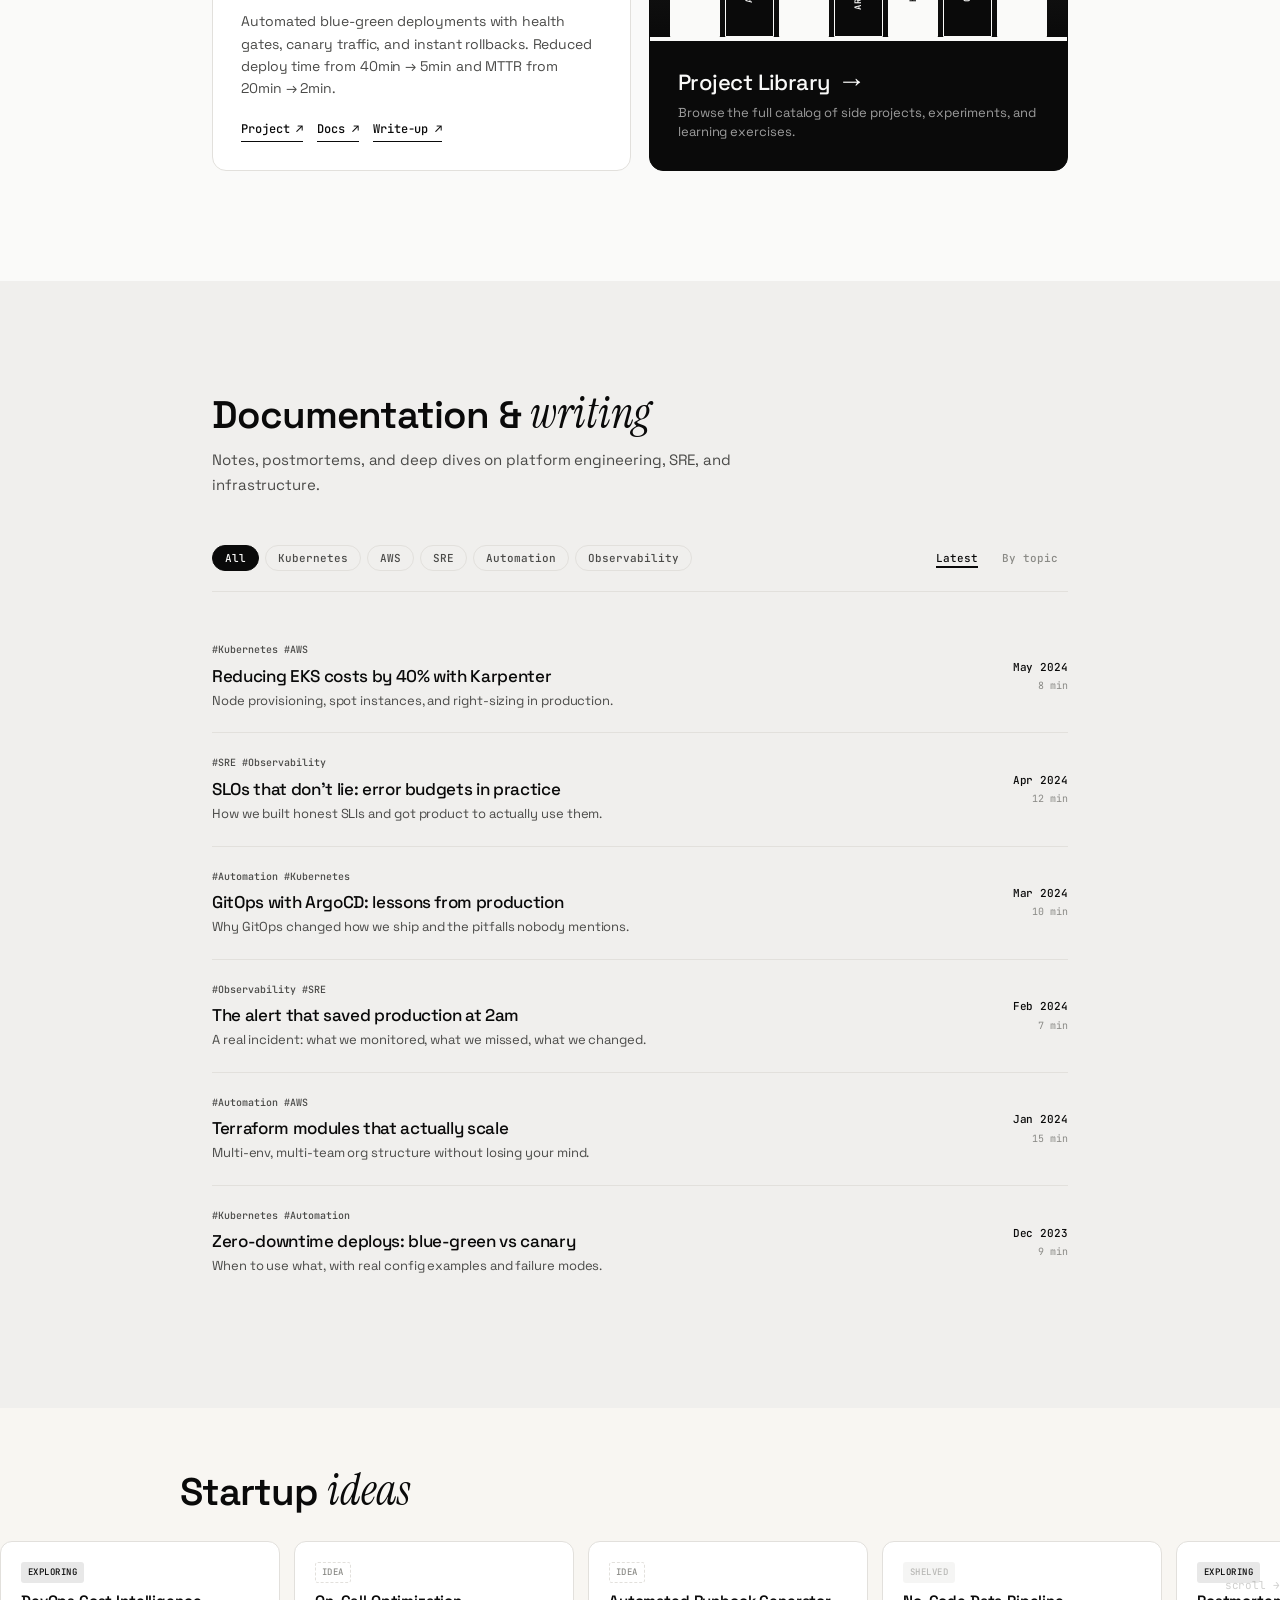
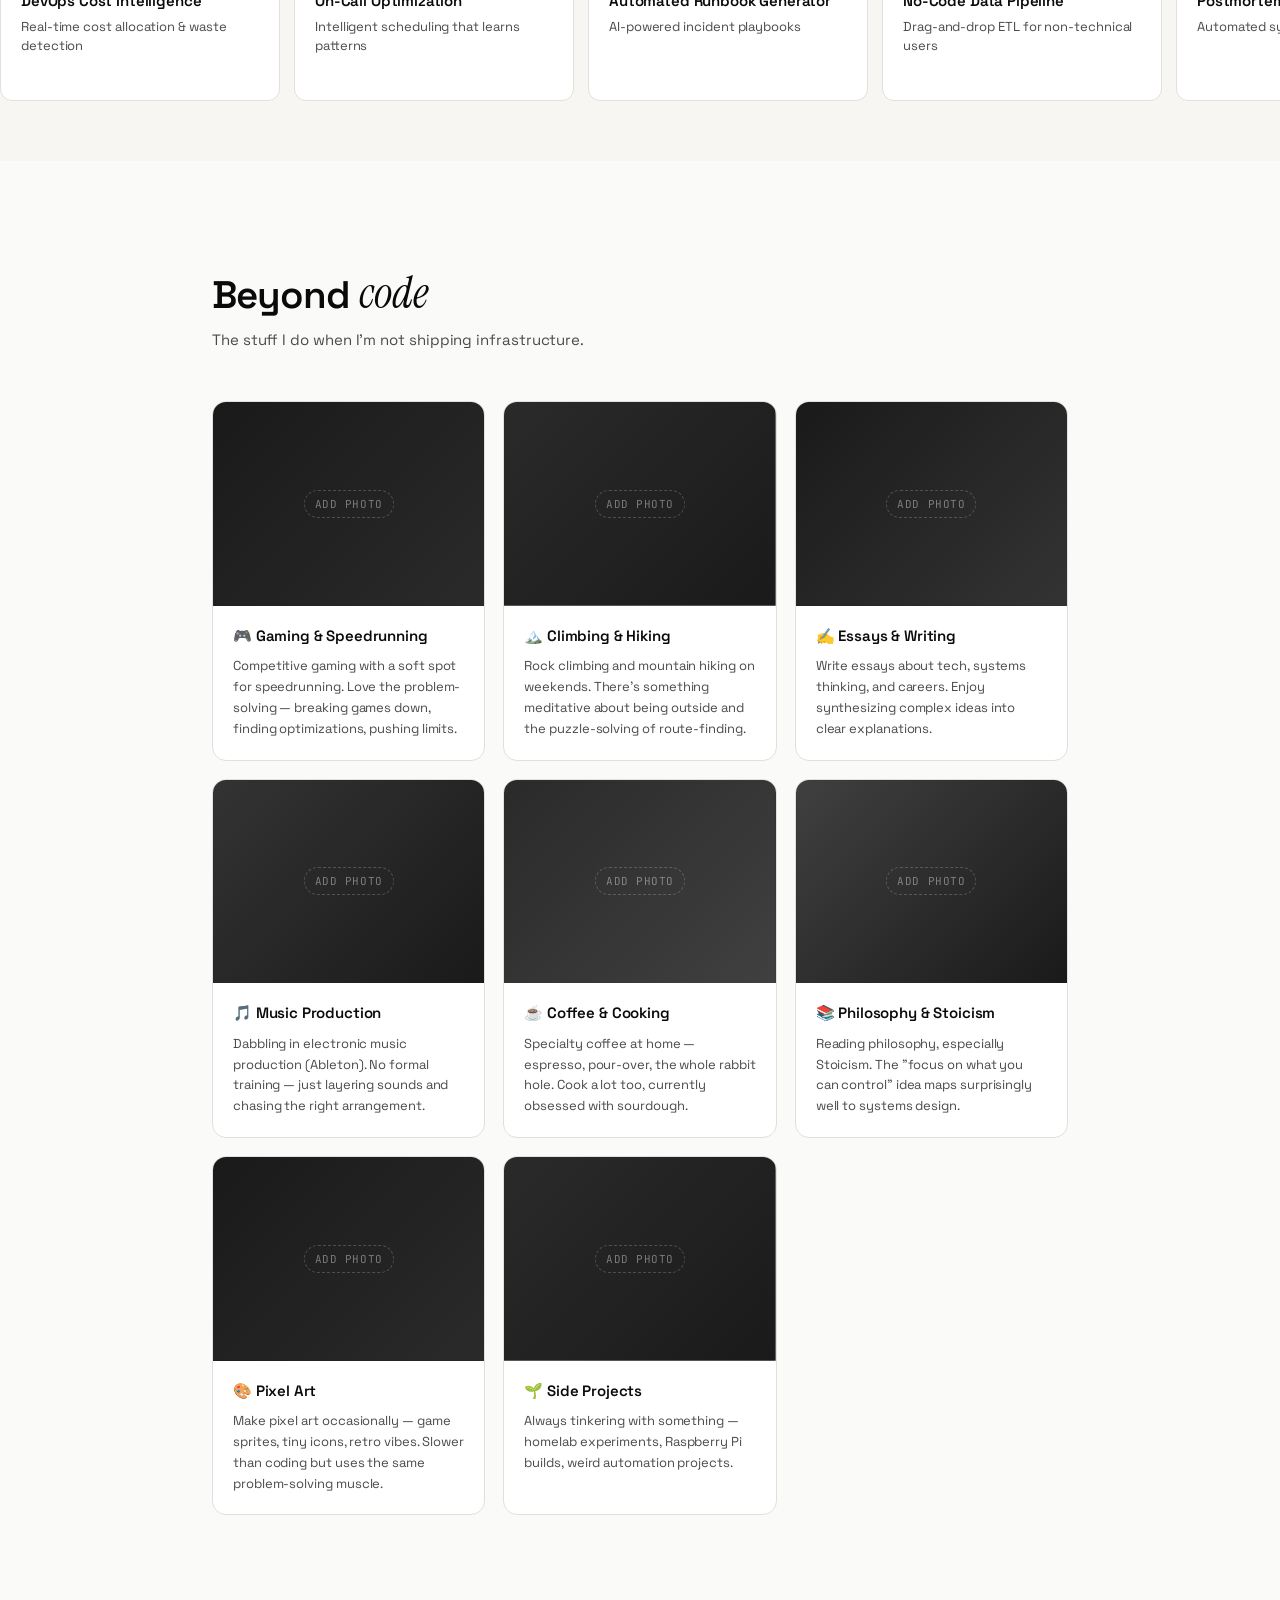
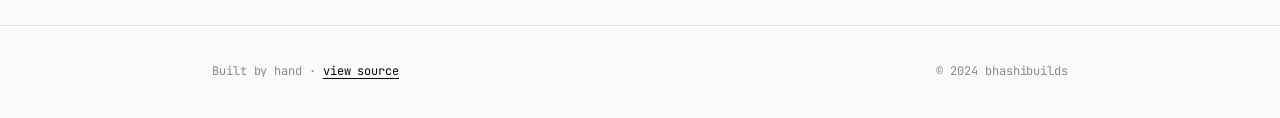
==== commit 57511126: "Convert ideas section to horizontal scrolling carousel - Horizontal scroll carousel with snap behavi" ====
--- a/index.html
+++ b/index.html
@@ -311,93 +311,52 @@
     </div>
   </section>
 
-  <!-- STARTUP IDEAS -->
-  <section class="section" id="ideas">
-    <div class="container">
-      <h2 class="section-title">Startup <em>ideas</em></h2>
-      <p class="section-desc">Side-brain concepts and SaaS ideas I'm exploring. Some just thoughts, some actively building.</p>
-
-      <div class="ideas-grid">
-
-        <div class="idea-card">
-          <div class="idea-header">
-            <h4 class="idea-title">DevOps Cost Intelligence Platform</h4>
-            <span class="idea-status idea-status-active">exploring</span>
-          </div>
-          <p class="idea-desc">Real-time cost allocation and waste detection across multi-cloud. Show teams exactly what their features cost to run.</p>
-          <div class="idea-tags">
-            <span class="idea-tag">B2B SaaS</span>
-            <span class="idea-tag">FinOps</span>
-            <span class="idea-tag">DevOps Tools</span>
-          </div>
-        </div>
-
-        <div class="idea-card">
-          <div class="idea-header">
-            <h4 class="idea-title">On-Call Optimization SaaS</h4>
-            <span class="idea-status idea-status-idea">idea</span>
-          </div>
-          <p class="idea-desc">Intelligent on-call scheduling that learns team patterns and minimizes burnout. Better handoffs, smarter alert routing.</p>
-          <div class="idea-tags">
-            <span class="idea-tag">B2B SaaS</span>
-            <span class="idea-tag">SRE Tools</span>
-            <span class="idea-tag">Team Productivity</span>
-          </div>
-        </div>
-
-        <div class="idea-card">
-          <div class="idea-header">
-            <h4 class="idea-title">Automated Runbook Generator</h4>
-            <span class="idea-status idea-status-idea">idea</span>
-          </div>
-          <p class="idea-desc">Generate incident runbooks from your metrics, logs, and past incidents. AI learns your patterns and suggests fixes.</p>
-          <div class="idea-tags">
-            <span class="idea-tag">B2B SaaS</span>
-            <span class="idea-tag">AI/ML</span>
-            <span class="idea-tag">Observability</span>
-          </div>
-        </div>
-
-        <div class="idea-card">
-          <div class="idea-header">
-            <h4 class="idea-title">No-Code Data Pipeline Builder</h4>
-            <span class="idea-status idea-status-shelved">shelved</span>
-          </div>
-          <p class="idea-desc">Drag-and-drop ETL for non-technical users. Pre-built connectors for 100+ data sources, no SQL required.</p>
-          <div class="idea-tags">
-            <span class="idea-tag">B2B SaaS</span>
-            <span class="idea-tag">Data Tools</span>
-            <span class="idea-tag">Low-Code</span>
-          </div>
-        </div>
-
-        <div class="idea-card">
-          <div class="idea-header">
-            <h4 class="idea-title">Incident Postmortem Assistant</h4>
-            <span class="idea-status idea-status-active">exploring</span>
-          </div>
-          <p class="idea-desc">Automated postmortem synthesis from incident timelines. Generates actionable follow-ups and tracks remediation.</p>
-          <div class="idea-tags">
-            <span class="idea-tag">B2B SaaS</span>
-            <span class="idea-tag">AI/ML</span>
-            <span class="idea-tag">SRE Tools</span>
-          </div>
-        </div>
-
-        <div class="idea-card">
-          <div class="idea-header">
-            <h4 class="idea-title">Developer Experience Analytics</h4>
-            <span class="idea-status idea-status-idea">idea</span>
-          </div>
-          <p class="idea-desc">Measure and improve DX through the entire SDLC. Find bottlenecks in local setup, CI/CD, and deployment.</p>
-          <div class="idea-tags">
-            <span class="idea-tag">B2B SaaS</span>
-            <span class="idea-tag">Analytics</span>
-            <span class="idea-tag">DevOps</span>
-          </div>
-        </div>
-
-      </div>
+  <!-- STARTUP IDEAS (CAROUSEL) -->
+  <section class="section ideas-section" id="ideas">
+    <div class="ideas-carousel-wrapper">
+      <div class="ideas-carousel-header">
+        <h2 class="section-title">Startup <em>ideas</em></h2>
+      </div>
+      <div class="ideas-carousel">
+
+        <a href="ideas-library.html?id=cost-platform" class="idea-card">
+          <span class="idea-status idea-status-active">exploring</span>
+          <h4>DevOps Cost Intelligence</h4>
+          <p>Real-time cost allocation & waste detection</p>
+        </a>
+
+        <a href="ideas-library.html?id=oncall-saaS" class="idea-card">
+          <span class="idea-status idea-status-idea">idea</span>
+          <h4>On-Call Optimization</h4>
+          <p>Intelligent scheduling that learns patterns</p>
+        </a>
+
+        <a href="ideas-library.html?id=runbook-gen" class="idea-card">
+          <span class="idea-status idea-status-idea">idea</span>
+          <h4>Automated Runbook Generator</h4>
+          <p>AI-powered incident playbooks</p>
+        </a>
+
+        <a href="ideas-library.html?id=pipeline-builder" class="idea-card">
+          <span class="idea-status idea-status-shelved">shelved</span>
+          <h4>No-Code Data Pipeline</h4>
+          <p>Drag-and-drop ETL for non-technical users</p>
+        </a>
+
+        <a href="ideas-library.html?id=postmortem-ai" class="idea-card">
+          <span class="idea-status idea-status-active">exploring</span>
+          <h4>Postmortem Assistant</h4>
+          <p>Automated synthesis & action items</p>
+        </a>
+
+        <a href="ideas-library.html?id=dx-analytics" class="idea-card">
+          <span class="idea-status idea-status-idea">idea</span>
+          <h4>Developer Experience Analytics</h4>
+          <p>Measure & improve DX across SDLC</p>
+        </a>
+
+      </div>
+      <div class="carousel-hint">scroll →</div>
     </div>
   </section>
 
--- a/style.css
+++ b/style.css
@@ -739,21 +739,64 @@
 
 .doc-item.hidden { display: none; }
 
-/* ── Startup Ideas ── */
-.ideas-grid {
-  display: grid;
-  grid-template-columns: repeat(auto-fill, minmax(300px, 1fr));
-  gap: 18px;
+/* ── Startup Ideas (Carousel) ── */
+.ideas-section {
+  background: #f8f6f2;
+  padding: 60px 0;
+}
+
+.ideas-carousel-wrapper {
+  position: relative;
+  padding: 0 32px;
+}
+
+.ideas-carousel-header {
+  max-width: 920px;
+  margin: 0 auto 28px;
+}
+
+.ideas-carousel {
+  display: flex;
+  gap: 14px;
+  overflow-x: auto;
+  scroll-behavior: smooth;
+  scroll-snap-type: x mandatory;
+  padding: 0;
+  margin: 0 -32px;
+  padding: 0 32px;
+  -webkit-overflow-scrolling: touch;
+}
+
+.ideas-carousel::-webkit-scrollbar {
+  height: 6px;
+}
+
+.ideas-carousel::-webkit-scrollbar-track {
+  background: transparent;
+}
+
+.ideas-carousel::-webkit-scrollbar-thumb {
+  background: rgba(0, 0, 0, 0.2);
+  border-radius: 3px;
+}
+
+.ideas-carousel::-webkit-scrollbar-thumb:hover {
+  background: rgba(0, 0, 0, 0.35);
 }
 
 .idea-card {
+  flex: 0 0 280px;
   background: var(--card);
   border: 1px solid var(--border);
-  border-radius: 14px;
-  padding: 24px;
+  border-radius: 12px;
+  padding: 20px;
   transition: all 0.2s;
   display: flex;
   flex-direction: column;
+  cursor: pointer;
+  scroll-snap-align: start;
+  min-height: 160px;
+  position: relative;
 }
 
 .idea-card:hover {
@@ -762,76 +805,68 @@
   transform: translateY(-2px);
 }
 
-.idea-header {
-  display: flex;
-  justify-content: space-between;
-  align-items: flex-start;
-  gap: 12px;
-  margin-bottom: 12px;
-}
-
-.idea-title {
-  font-size: 16px;
-  font-weight: 600;
-  letter-spacing: -0.01em;
-  line-height: 1.3;
-  flex: 1;
-}
-
 .idea-status {
   font-family: 'JetBrains Mono', monospace;
-  font-size: 10px;
+  font-size: 9px;
   font-weight: 500;
   letter-spacing: 0.05em;
   text-transform: uppercase;
-  padding: 4px 8px;
-  border-radius: 4px;
+  padding: 3px 7px;
+  border-radius: 3px;
   white-space: nowrap;
-  flex-shrink: 0;
+  align-self: flex-start;
+  margin-bottom: 8px;
 }
 
 .idea-status-active {
-  background: #f0f0f0;
+  background: #e8e8e8;
   color: #0a0a0a;
-  border: 1px solid #d0d0d0;
 }
 
 .idea-status-idea {
   background: transparent;
   color: var(--text-mute);
   border: 1px dashed var(--border);
+  padding: 2px 6px;
 }
 
 .idea-status-shelved {
   background: var(--bg-alt);
   color: var(--text-mute);
-  border: 1px solid var(--border);
-  opacity: 0.65;
-}
-
-.idea-desc {
-  font-size: 14px;
-  color: var(--text-soft);
-  line-height: 1.6;
-  margin-bottom: 16px;
-  flex-grow: 1;
-}
-
-.idea-tags {
-  display: flex;
-  gap: 6px;
-  flex-wrap: wrap;
-}
-
-.idea-tag {
-  font-family: 'JetBrains Mono', monospace;
-  font-size: 10px;
-  font-weight: 500;
-  color: var(--text-soft);
-  background: var(--bg-alt);
-  padding: 3px 8px;
-  border-radius: 4px;
-  letter-spacing: 0;
+  opacity: 0.6;
+}
+
+.idea-card h4 {
+  font-size: 15px;
+  font-weight: 600;
+  letter-spacing: -0.01em;
+  line-height: 1.3;
+  margin-bottom: 6px;
+  color: var(--text);
+}
+
+.idea-card p {
+  font-size: 13px;
+  color: var(--text-soft);
+  line-height: 1.5;
+}
+
+.carousel-hint {
+  position: absolute;
+  right: 0;
+  top: 50%;
+  transform: translateY(-50%);
+  font-family: 'JetBrains Mono', monospace;
+  font-size: 11px;
+  color: var(--text-mute);
+  opacity: 0.4;
+  pointer-events: none;
+  animation: fadeInOut 3s ease-in-out infinite;
+}
+
+@keyframes fadeInOut {
+  0%, 100% { opacity: 0.2; }
+  50% { opacity: 0.5; }
 }
 
 /* ── Beyond Code (Fun) ── */
@@ -928,10 +963,70 @@
 }
 
 /* ── Responsive ── */
+/* ── Ideas Detail Page ── */
+.ideas-full-grid {
+  display: grid;
+  gap: 24px;
+}
+
+.idea-detail {
+  background: var(--card);
+  border: 1px solid var(--border);
+  border-radius: 14px;
+  padding: 28px;
+  transition: all 0.2s;
+}
+
+.idea-detail:hover {
+  border-color: var(--text);
+  box-shadow: var(--shadow-pop);
+}
+
+.idea-detail-header {
+  display: flex;
+  justify-content: space-between;
+  align-items: flex-start;
+  gap: 16px;
+  margin-bottom: 18px;
+  flex-wrap: wrap;
+}
+
+.idea-detail-header h3 {
+  font-size: 20px;
+  font-weight: 600;
+  letter-spacing: -0.02em;
+  line-height: 1.3;
+  margin-bottom: 4px;
+}
+
+.idea-detail-subtitle {
+  font-size: 14px;
+  color: var(--text-soft);
+  font-style: italic;
+  font-family: 'Instrument Serif', serif;
+}
+
+.idea-detail-body {
+  display: flex;
+  flex-direction: column;
+  gap: 12px;
+}
+
+.idea-detail-body p {
+  font-size: 14px;
+  color: var(--text-soft);
+  line-height: 1.65;
+}
+
+.idea-detail-body strong {
+  color: var(--text);
+}
+
+/* ── Responsive ── */
 @media (max-width: 860px) {
   .highlights-grid { grid-template-columns: 1fr; }
   .projects-grid { grid-template-columns: 1fr; }
-  .ideas-grid { grid-template-columns: 1fr; }
+  .idea-card { flex: 0 0 240px; }
   .docs-controls { flex-direction: column; align-items: flex-start; }
   .nav-inner { gap: 12px; }
   .nav-links { gap: 14px; }
